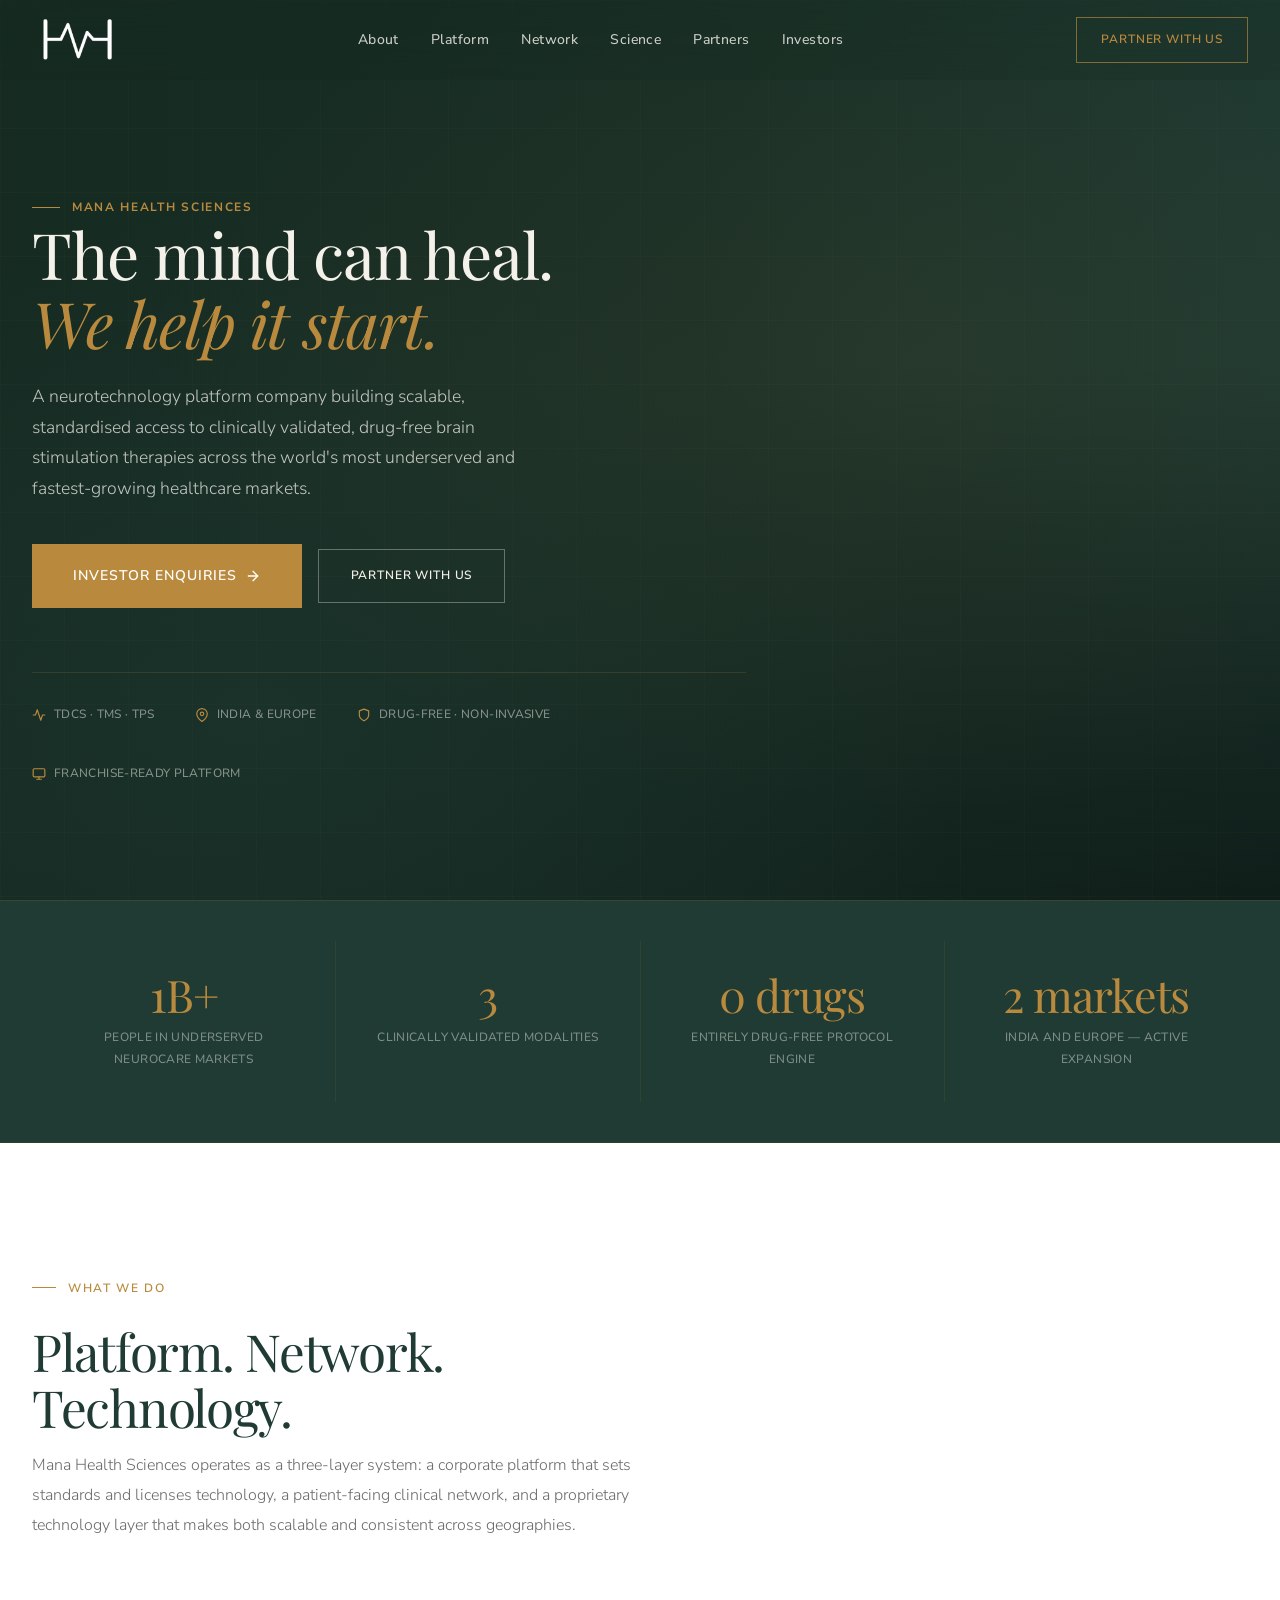
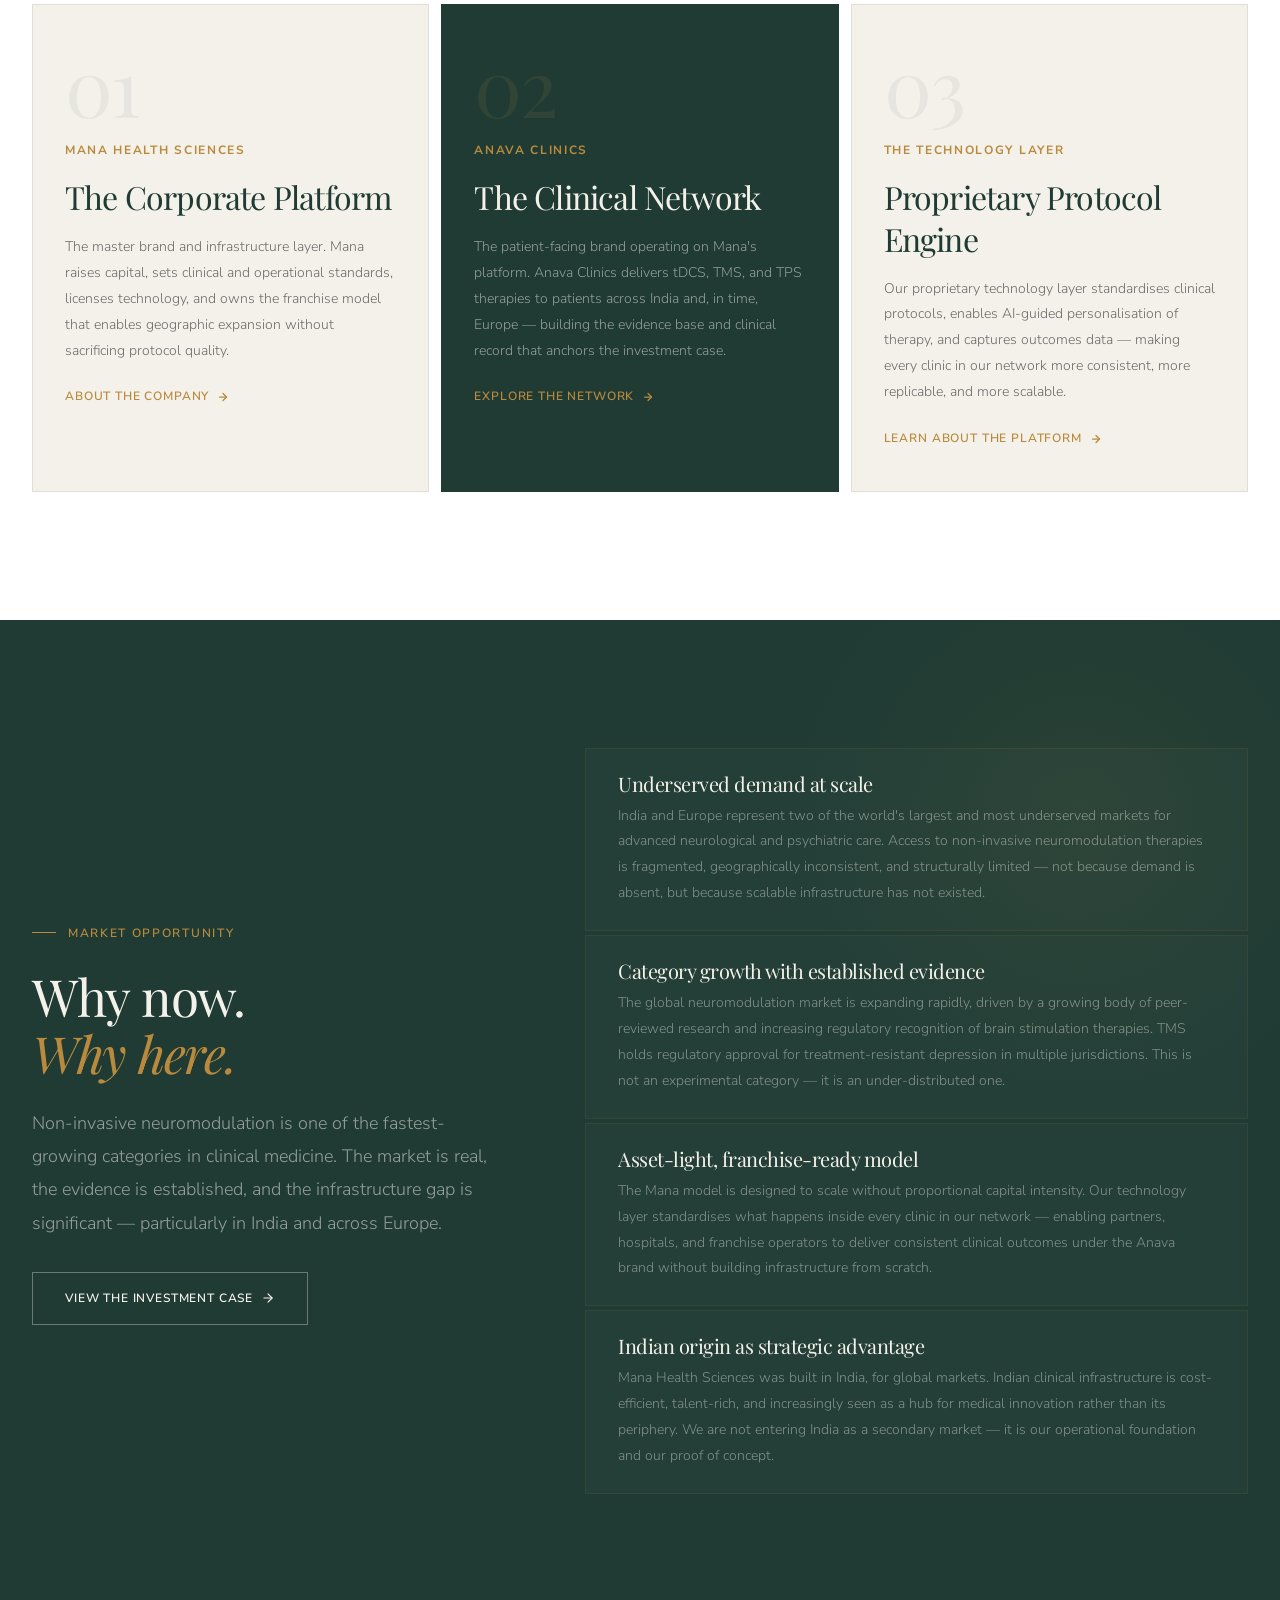
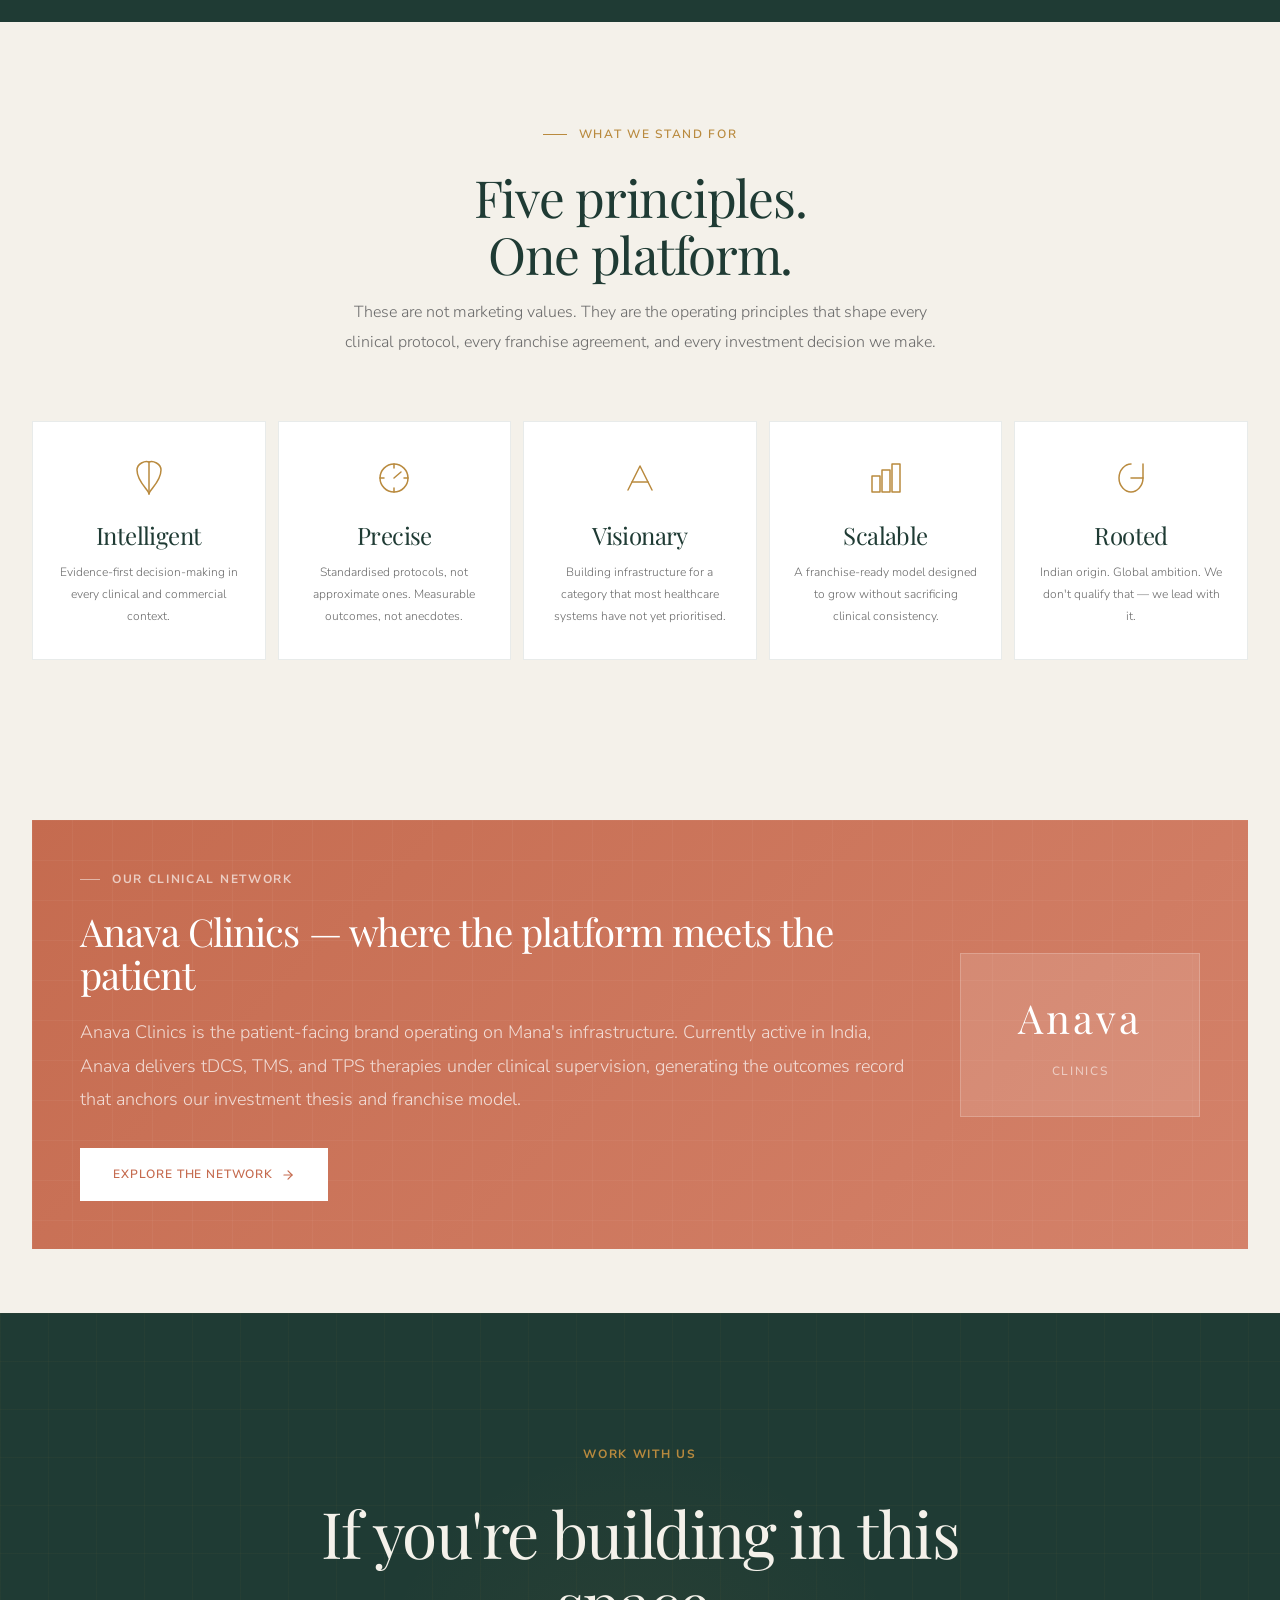
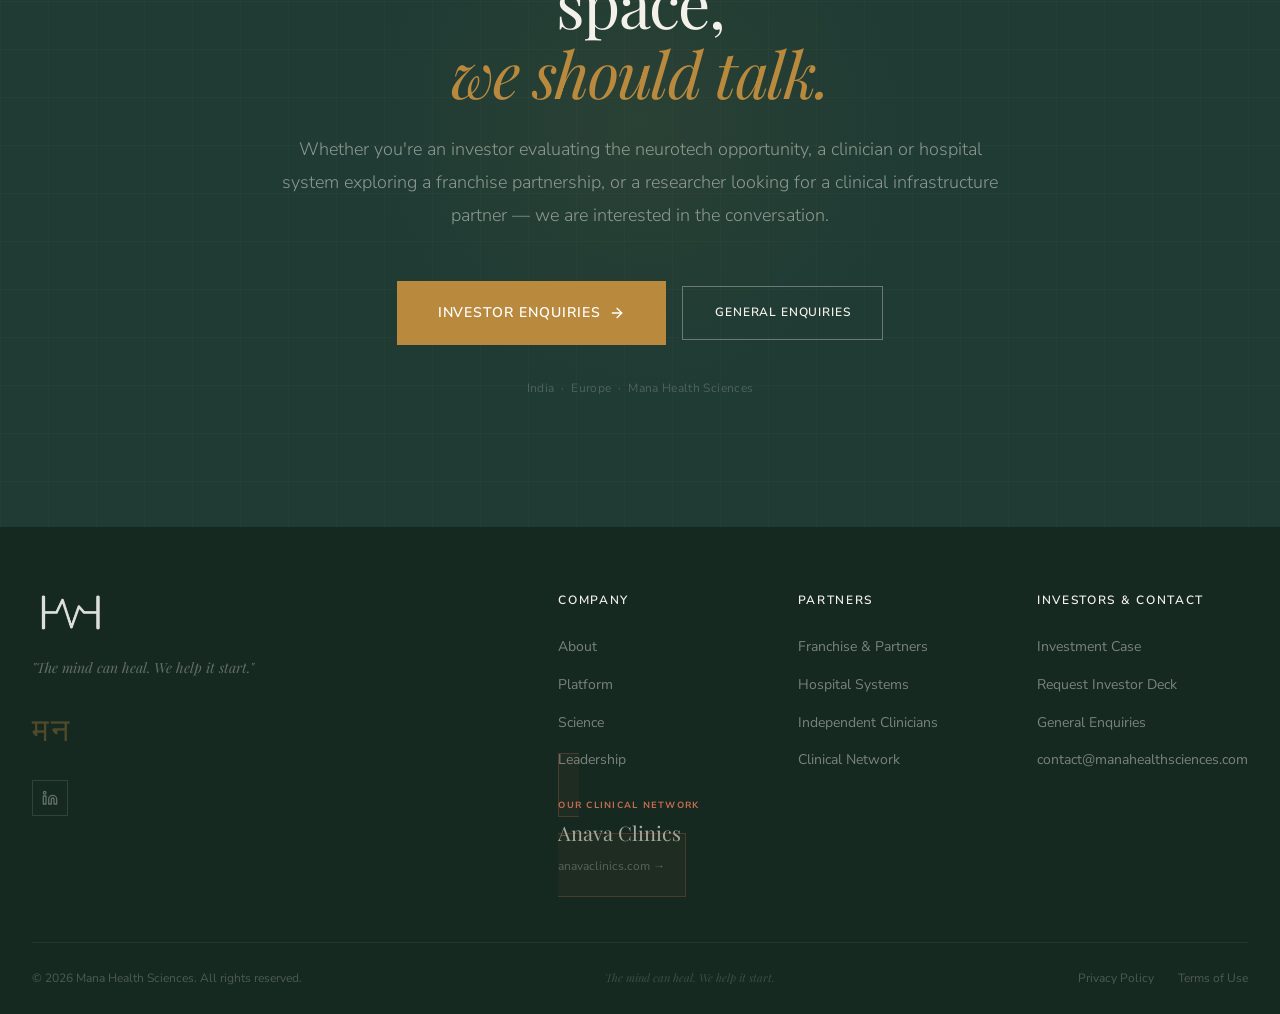
==== index.html @ 8563e853 "Initial build: Mana Health Sciences corporate/investor site Full static site (plain HTML/CSS/JS, no " ====
<!DOCTYPE html>
<html lang="en">
<head>
  <meta charset="UTF-8">
  <meta name="viewport" content="width=device-width, initial-scale=1.0">
  <meta name="description" content="Mana Health Sciences — A neurotechnology platform company building scalable, standardised access to clinically validated brain stimulation therapies across India and Europe.">
  <meta name="theme-color" content="#1F3B34">
  <title>Mana Health Sciences — The mind can heal. We help it start.</title>

  <meta property="og:title" content="Mana Health Sciences">
  <meta property="og:description" content="A neurotechnology platform company building scalable, clinically validated brain stimulation therapies across India and Europe.">
  <meta property="og:type" content="website">

  <link rel="preconnect" href="https://fonts.googleapis.com">
  <link rel="preconnect" href="https://fonts.gstatic.com" crossorigin>

  <link rel="stylesheet" href="css/styles.css">
  <link rel="stylesheet" href="css/components.css">
  <link rel="stylesheet" href="css/responsive.css">

  <link rel="icon" type="image/png" href="assets/images/logo.png">
</head>
<body>

  <a class="skip-link" href="#main">Skip to main content</a>

  <!-- ======================================================================
       NAVIGATION
  ====================================================================== -->
  <nav class="nav nav--transparent" role="navigation" aria-label="Main navigation">
    <div class="container nav__inner">

      <a href="index.html" class="nav__logo" aria-label="Mana Health Sciences — Home">
        <img src="assets/images/logo.png" alt="Mana Health Sciences" onerror="this.style.display='none'; this.nextElementSibling.style.display='block'">
        <span class="nav__logo-text" style="display:none;">Mana</span>
      </a>

      <ul class="nav__links" role="list">
        <li><a href="about.html" class="nav__link">About</a></li>
        <li><a href="platform.html" class="nav__link">Platform</a></li>
        <li><a href="network.html" class="nav__link">Network</a></li>
        <li><a href="science.html" class="nav__link">Science</a></li>
        <li><a href="partners.html" class="nav__link">Partners</a></li>
        <li><a href="investors.html" class="nav__link">Investors</a></li>
      </ul>

      <a href="contact.html" class="nav__cta">Partner With Us</a>

      <button class="nav__toggle" aria-label="Open menu" aria-expanded="false" aria-controls="mobile-menu">
        <span class="nav__toggle-line"></span>
        <span class="nav__toggle-line"></span>
        <span class="nav__toggle-line"></span>
      </button>
    </div>
  </nav>

  <div class="nav__mobile-menu" id="mobile-menu" role="dialog" aria-label="Mobile navigation" aria-modal="true">
    <a href="about.html" class="nav__mobile-link">About</a>
    <a href="platform.html" class="nav__mobile-link">Platform</a>
    <a href="network.html" class="nav__mobile-link">Network</a>
    <a href="science.html" class="nav__mobile-link">Science</a>
    <a href="partners.html" class="nav__mobile-link">Partners</a>
    <a href="investors.html" class="nav__mobile-link">Investors</a>
    <a href="contact.html" class="btn btn--primary nav__mobile-cta">Partner With Us</a>
  </div>

  <main id="main">

    <!-- ====================================================================
         HERO
    ===================================================================== -->
    <section class="hero" aria-label="Hero — Mana Health Sciences">
      <div class="hero__bg" aria-hidden="true"></div>
      <div class="hero__grid-pattern" aria-hidden="true"></div>

      <div class="hero__left">

        <p class="hero__eyebrow">Mana Health Sciences</p>

        <h1 class="hero__headline">
          The mind can heal.<br>
          <em>We help it start.</em>
        </h1>

        <p class="hero__subheadline">
          A neurotechnology platform company building scalable, standardised access to clinically validated, drug-free brain stimulation therapies across the world's most underserved and fastest-growing healthcare markets.
        </p>

        <div class="hero__actions">
          <a href="investors.html" class="btn btn--primary btn--lg">
            Investor Enquiries
            <svg width="16" height="16" viewBox="0 0 24 24" fill="none" stroke="currentColor" stroke-width="2" stroke-linecap="round" stroke-linejoin="round" aria-hidden="true"><line x1="5" y1="12" x2="19" y2="12"/><polyline points="12 5 19 12 12 19"/></svg>
          </a>
          <a href="partners.html" class="btn btn--outline">
            Partner With Us
          </a>
        </div>

        <div class="hero__trust">
          <div class="hero__trust-item">
            <svg width="14" height="14" viewBox="0 0 24 24" fill="none" stroke="currentColor" stroke-width="2" stroke-linecap="round" stroke-linejoin="round" aria-hidden="true"><polyline points="22 12 18 12 15 21 9 3 6 12 2 12"/></svg>
            tDCS · TMS · TPS
          </div>
          <div class="hero__trust-item">
            <svg width="14" height="14" viewBox="0 0 24 24" fill="none" stroke="currentColor" stroke-width="2" stroke-linecap="round" stroke-linejoin="round" aria-hidden="true"><path d="M21 10c0 7-9 13-9 13s-9-6-9-13a9 9 0 0 1 18 0z"/><circle cx="12" cy="10" r="3"/></svg>
            India &amp; Europe
          </div>
          <div class="hero__trust-item">
            <svg width="14" height="14" viewBox="0 0 24 24" fill="none" stroke="currentColor" stroke-width="2" stroke-linecap="round" stroke-linejoin="round" aria-hidden="true"><path d="M12 22s8-4 8-10V5l-8-3-8 3v7c0 6 8 10 8 10z"/></svg>
            Drug-Free · Non-Invasive
          </div>
          <div class="hero__trust-item">
            <svg width="14" height="14" viewBox="0 0 24 24" fill="none" stroke="currentColor" stroke-width="2" stroke-linecap="round" stroke-linejoin="round" aria-hidden="true"><rect x="2" y="3" width="20" height="14" rx="2"/><line x1="8" y1="21" x2="16" y2="21"/><line x1="12" y1="17" x2="12" y2="21"/></svg>
            Franchise-Ready Platform
          </div>
        </div>

      </div>
    </section>

    <!-- ====================================================================
         STAT BAND
    ===================================================================== -->
    <div class="stat-band" role="complementary" aria-label="Key platform metrics">
      <div class="container">
        <div class="stat-band__inner">

          <div class="stat-band__item">
            <div class="stat-band__value">
              <span data-count="1" data-suffix="B+">1B+</span>
            </div>
            <p class="stat-band__label">People in underserved neurocare markets</p>
          </div>

          <div class="stat-band__item">
            <div class="stat-band__value">
              <span data-count="3" data-suffix="">3</span>
            </div>
            <p class="stat-band__label">Clinically validated modalities</p>
          </div>

          <div class="stat-band__item">
            <div class="stat-band__value">
              <span data-count="0" data-suffix=" drugs">0 drugs</span>
            </div>
            <p class="stat-band__label">Entirely drug-free protocol engine</p>
          </div>

          <div class="stat-band__item">
            <div class="stat-band__value">
              <span data-count="2" data-suffix=" markets">2 markets</span>
            </div>
            <p class="stat-band__label">India and Europe — active expansion</p>
          </div>

        </div>
      </div>
    </div>

    <!-- ====================================================================
         WHAT WE DO — THREE-TIER
    ===================================================================== -->
    <section class="three-tier section section--lg" id="what-we-do" aria-labelledby="what-title">
      <div class="container">

        <div class="three-tier__header reveal">
          <p class="section-label">What we do</p>
          <h2 class="three-tier__title" id="what-title">
            Platform. Network. Technology.
          </h2>
          <p class="three-tier__subtitle">
            Mana Health Sciences operates as a three-layer system: a corporate platform that sets standards and licenses technology, a patient-facing clinical network, and a proprietary technology layer that makes both scalable and consistent across geographies.
          </p>
        </div>

        <div class="tier-cards">

          <article class="tier-card reveal">
            <div class="tier-card__num" aria-hidden="true">01</div>
            <span class="tier-card__eyebrow">Mana Health Sciences</span>
            <h3 class="tier-card__title">The Corporate Platform</h3>
            <p class="tier-card__body">
              The master brand and infrastructure layer. Mana raises capital, sets clinical and operational standards, licenses technology, and owns the franchise model that enables geographic expansion without sacrificing protocol quality.
            </p>
            <a href="about.html" class="tier-card__link">
              About the company
              <svg width="12" height="12" viewBox="0 0 24 24" fill="none" stroke="currentColor" stroke-width="2.5" stroke-linecap="round" stroke-linejoin="round" aria-hidden="true"><line x1="5" y1="12" x2="19" y2="12"/><polyline points="12 5 19 12 12 19"/></svg>
            </a>
          </article>

          <article class="tier-card tier-card--featured reveal reveal-delay-1">
            <div class="tier-card__num" aria-hidden="true">02</div>
            <span class="tier-card__eyebrow">Anava Clinics</span>
            <h3 class="tier-card__title">The Clinical Network</h3>
            <p class="tier-card__body">
              The patient-facing brand operating on Mana's platform. Anava Clinics delivers tDCS, TMS, and TPS therapies to patients across India and, in time, Europe — building the evidence base and clinical record that anchors the investment case.
            </p>
            <a href="network.html" class="tier-card__link">
              Explore the network
              <svg width="12" height="12" viewBox="0 0 24 24" fill="none" stroke="currentColor" stroke-width="2.5" stroke-linecap="round" stroke-linejoin="round" aria-hidden="true"><line x1="5" y1="12" x2="19" y2="12"/><polyline points="12 5 19 12 12 19"/></svg>
            </a>
          </article>

          <article class="tier-card reveal reveal-delay-2">
            <div class="tier-card__num" aria-hidden="true">03</div>
            <span class="tier-card__eyebrow">The Technology Layer</span>
            <h3 class="tier-card__title">Proprietary Protocol Engine</h3>
            <p class="tier-card__body">
              Our proprietary technology layer standardises clinical protocols, enables AI-guided personalisation of therapy, and captures outcomes data — making every clinic in our network more consistent, more replicable, and more scalable.
            </p>
            <a href="platform.html" class="tier-card__link">
              Learn about the platform
              <svg width="12" height="12" viewBox="0 0 24 24" fill="none" stroke="currentColor" stroke-width="2.5" stroke-linecap="round" stroke-linejoin="round" aria-hidden="true"><line x1="5" y1="12" x2="19" y2="12"/><polyline points="12 5 19 12 12 19"/></svg>
            </a>
          </article>

        </div>

      </div>
    </section>

    <!-- ====================================================================
         WHY NOW
    ===================================================================== -->
    <section class="why-now section section--lg" id="why-now" aria-labelledby="why-title">
      <div class="why-now__glow" aria-hidden="true"></div>
      <div class="why-now__glow why-now__glow--2" aria-hidden="true"></div>

      <div class="container">
        <div class="why-now__grid">

          <div class="why-now__header">
            <p class="section-label reveal">Market opportunity</p>
            <h2 class="why-now__title reveal reveal-delay-1" id="why-title">
              Why now.<br>
              <em>Why here.</em>
            </h2>
            <p class="why-now__body reveal reveal-delay-2">
              Non-invasive neuromodulation is one of the fastest-growing categories in clinical medicine. The market is real, the evidence is established, and the infrastructure gap is significant — particularly in India and across Europe.
            </p>
            <a href="investors.html" class="btn btn--outline reveal reveal-delay-3">
              View the investment case
              <svg width="14" height="14" viewBox="0 0 24 24" fill="none" stroke="currentColor" stroke-width="2" stroke-linecap="round" stroke-linejoin="round" aria-hidden="true"><line x1="5" y1="12" x2="19" y2="12"/><polyline points="12 5 19 12 12 19"/></svg>
            </a>
          </div>

          <div class="why-now__points">

            <div class="why-now__point reveal">
              <h3 class="why-now__point-title">Underserved demand at scale</h3>
              <p class="why-now__point-body">India and Europe represent two of the world's largest and most underserved markets for advanced neurological and psychiatric care. Access to non-invasive neuromodulation therapies is fragmented, geographically inconsistent, and structurally limited — not because demand is absent, but because scalable infrastructure has not existed.</p>
            </div>

            <div class="why-now__point reveal reveal-delay-1">
              <h3 class="why-now__point-title">Category growth with established evidence</h3>
              <p class="why-now__point-body">The global neuromodulation market is expanding rapidly, driven by a growing body of peer-reviewed research and increasing regulatory recognition of brain stimulation therapies. TMS holds regulatory approval for treatment-resistant depression in multiple jurisdictions. This is not an experimental category — it is an under-distributed one.</p>
            </div>

            <div class="why-now__point reveal reveal-delay-2">
              <h3 class="why-now__point-title">Asset-light, franchise-ready model</h3>
              <p class="why-now__point-body">The Mana model is designed to scale without proportional capital intensity. Our technology layer standardises what happens inside every clinic in our network — enabling partners, hospitals, and franchise operators to deliver consistent clinical outcomes under the Anava brand without building infrastructure from scratch.</p>
            </div>

            <div class="why-now__point reveal reveal-delay-3">
              <h3 class="why-now__point-title">Indian origin as strategic advantage</h3>
              <p class="why-now__point-body">Mana Health Sciences was built in India, for global markets. Indian clinical infrastructure is cost-efficient, talent-rich, and increasingly seen as a hub for medical innovation rather than its periphery. We are not entering India as a secondary market — it is our operational foundation and our proof of concept.</p>
            </div>

          </div>

        </div>
      </div>
    </section>

    <!-- ====================================================================
         BRAND PILLARS
    ===================================================================== -->
    <section class="pillars section" id="pillars" aria-labelledby="pillars-title">
      <div class="container">

        <div class="pillars__header reveal">
          <p class="section-label" style="justify-content:center;"><span style="display:none"></span>What we stand for</p>
          <h2 class="pillars__title" id="pillars-title">
            Five principles.<br>One platform.
          </h2>
          <p class="pillars__subtitle">
            These are not marketing values. They are the operating principles that shape every clinical protocol, every franchise agreement, and every investment decision we make.
          </p>
        </div>

        <div class="pillars__grid">

          <div class="pillar-card reveal">
            <div class="pillar-card__icon" aria-hidden="true">
              <svg viewBox="0 0 48 48" fill="none" stroke="currentColor" stroke-width="1.5" stroke-linecap="round" stroke-linejoin="round">
                <path d="M24 8 L24 40"/><path d="M12 16 C12 10 20 6 24 8 C28 6 36 10 36 16 C36 28 24 36 24 40 C24 36 12 28 12 16Z"/>
              </svg>
            </div>
            <h3 class="pillar-card__word">Intelligent</h3>
            <p class="pillar-card__desc">Evidence-first decision-making in every clinical and commercial context.</p>
          </div>

          <div class="pillar-card reveal reveal-delay-1">
            <div class="pillar-card__icon" aria-hidden="true">
              <svg viewBox="0 0 48 48" fill="none" stroke="currentColor" stroke-width="1.5" stroke-linecap="round" stroke-linejoin="round">
                <circle cx="24" cy="24" r="14"/><line x1="24" y1="10" x2="24" y2="14"/><line x1="24" y1="34" x2="24" y2="38"/><line x1="10" y1="24" x2="14" y2="24"/><line x1="34" y1="24" x2="38" y2="24"/>
                <line x1="24" y1="24" x2="31" y2="18"/>
              </svg>
            </div>
            <h3 class="pillar-card__word">Precise</h3>
            <p class="pillar-card__desc">Standardised protocols, not approximate ones. Measurable outcomes, not anecdotes.</p>
          </div>

          <div class="pillar-card reveal reveal-delay-2">
            <div class="pillar-card__icon" aria-hidden="true">
              <svg viewBox="0 0 48 48" fill="none" stroke="currentColor" stroke-width="1.5" stroke-linecap="round" stroke-linejoin="round">
                <path d="M12 36 L24 12 L36 36"/><line x1="16" y1="28" x2="32" y2="28"/>
              </svg>
            </div>
            <h3 class="pillar-card__word">Visionary</h3>
            <p class="pillar-card__desc">Building infrastructure for a category that most healthcare systems have not yet prioritised.</p>
          </div>

          <div class="pillar-card reveal reveal-delay-3">
            <div class="pillar-card__icon" aria-hidden="true">
              <svg viewBox="0 0 48 48" fill="none" stroke="currentColor" stroke-width="1.5" stroke-linecap="round" stroke-linejoin="round">
                <rect x="10" y="22" width="8" height="16"/><rect x="20" y="16" width="8" height="22"/><rect x="30" y="10" width="8" height="28"/>
              </svg>
            </div>
            <h3 class="pillar-card__word">Scalable</h3>
            <p class="pillar-card__desc">A franchise-ready model designed to grow without sacrificing clinical consistency.</p>
          </div>

          <div class="pillar-card reveal reveal-delay-4">
            <div class="pillar-card__icon" aria-hidden="true">
              <svg viewBox="0 0 48 48" fill="none" stroke="currentColor" stroke-width="1.5" stroke-linecap="round" stroke-linejoin="round">
                <path d="M24 10 C18 10 12 16 12 24 C12 32 18 38 24 38 C30 38 36 32 36 24"/><path d="M36 10 L36 24 L24 24"/>
              </svg>
            </div>
            <h3 class="pillar-card__word">Rooted</h3>
            <p class="pillar-card__desc">Indian origin. Global ambition. We don't qualify that — we lead with it.</p>
          </div>

        </div>

      </div>
    </section>

    <!-- ====================================================================
         ANAVA NETWORK CALLOUT
    ===================================================================== -->
    <section class="section section--sm" aria-labelledby="network-callout-title">
      <div class="container">
        <div class="network-card reveal">
          <div class="network-card__content">
            <p class="network-card__eyebrow">Our clinical network</p>
            <h2 class="network-card__title" id="network-callout-title">
              Anava Clinics — where the platform meets the patient
            </h2>
            <p class="network-card__body">
              Anava Clinics is the patient-facing brand operating on Mana's infrastructure. Currently active in India, Anava delivers tDCS, TMS, and TPS therapies under clinical supervision, generating the outcomes record that anchors our investment thesis and franchise model.
            </p>
            <a href="network.html" class="btn network-card__cta">
              Explore the network
              <svg width="14" height="14" viewBox="0 0 24 24" fill="none" stroke="currentColor" stroke-width="2" stroke-linecap="round" stroke-linejoin="round" aria-hidden="true"><line x1="5" y1="12" x2="19" y2="12"/><polyline points="12 5 19 12 12 19"/></svg>
            </a>
          </div>
          <div class="network-card__visual">
            <div class="network-card__logo-frame">
              <span class="network-card__logo-text">Anava</span>
              <span class="network-card__logo-sub">Clinics</span>
            </div>
          </div>
        </div>
      </div>
    </section>

    <!-- ====================================================================
         FINAL CTA
    ===================================================================== -->
    <section class="final-cta section section--lg" aria-labelledby="cta-title">
      <div class="final-cta__pattern" aria-hidden="true"></div>
      <div class="final-cta__glow" aria-hidden="true"></div>

      <div class="container">
        <div class="final-cta__inner">

          <p class="final-cta__eyebrow reveal">Work with us</p>

          <h2 class="final-cta__title reveal reveal-delay-1" id="cta-title">
            If you're building in this space,<br>
            <em>we should talk.</em>
          </h2>

          <p class="final-cta__body reveal reveal-delay-2">
            Whether you're an investor evaluating the neurotech opportunity, a clinician or hospital system exploring a franchise partnership, or a researcher looking for a clinical infrastructure partner — we are interested in the conversation.
          </p>

          <div class="final-cta__actions reveal reveal-delay-3">
            <a href="investors.html" class="btn btn--primary btn--lg">
              Investor Enquiries
              <svg width="16" height="16" viewBox="0 0 24 24" fill="none" stroke="currentColor" stroke-width="2" stroke-linecap="round" stroke-linejoin="round" aria-hidden="true"><line x1="5" y1="12" x2="19" y2="12"/><polyline points="12 5 19 12 12 19"/></svg>
            </a>
            <a href="contact.html" class="btn btn--outline">
              General Enquiries
            </a>
          </div>

          <p class="final-cta__note reveal reveal-delay-4">
            India &nbsp;·&nbsp; Europe &nbsp;·&nbsp; Mana Health Sciences
          </p>

        </div>
      </div>
    </section>

  </main>

  <!-- ======================================================================
       FOOTER
  ====================================================================== -->
  <footer class="footer" role="contentinfo">
    <div class="container">

      <div class="footer__main">

        <div class="footer__brand">
          <div class="footer__logo">
            <img src="assets/images/logo.png" alt="Mana Health Sciences" onerror="this.style.display='none'; this.nextElementSibling.style.display='block'">
            <span class="footer__logo-text" style="display:none;">Mana</span>
          </div>
          <p class="footer__tagline">
            "The mind can heal. We help it start."
          </p>
          <span class="footer__sanskrit" title="Mana — mind, consciousness (Sanskrit)">मन</span>
          <div class="footer__social" aria-label="Social media links">
            <a href="#" class="footer__social-link" aria-label="LinkedIn">
              <svg width="16" height="16" viewBox="0 0 24 24" fill="none" stroke="currentColor" stroke-width="2" stroke-linecap="round" stroke-linejoin="round" aria-hidden="true"><path d="M16 8a6 6 0 0 1 6 6v7h-4v-7a2 2 0 0 0-2-2 2 2 0 0 0-2 2v7h-4v-7a6 6 0 0 1 6-6z"/><rect x="2" y="9" width="4" height="12"/><circle cx="4" cy="4" r="2"/></svg>
            </a>
          </div>
        </div>

        <nav aria-label="Company navigation">
          <span class="footer__col-title">Company</span>
          <ul class="footer__links" role="list">
            <li><a href="about.html" class="footer__link">About</a></li>
            <li><a href="platform.html" class="footer__link">Platform</a></li>
            <li><a href="science.html" class="footer__link">Science</a></li>
            <li><a href="about.html#leadership" class="footer__link">Leadership</a></li>
          </ul>
          <a href="network.html" class="footer__anava-card" aria-label="Anava Clinics — our clinical network">
            <span class="footer__anava-label">Our clinical network</span>
            <span class="footer__anava-name">Anava Clinics</span>
            <span class="footer__anava-desc">anavaclinics.com →</span>
          </a>
        </nav>

        <nav aria-label="Partners navigation">
          <span class="footer__col-title">Partners</span>
          <ul class="footer__links" role="list">
            <li><a href="partners.html" class="footer__link">Franchise &amp; Partners</a></li>
            <li><a href="partners.html#hospitals" class="footer__link">Hospital Systems</a></li>
            <li><a href="partners.html#clinicians" class="footer__link">Independent Clinicians</a></li>
            <li><a href="network.html" class="footer__link">Clinical Network</a></li>
          </ul>
        </nav>

        <div>
          <span class="footer__col-title">Investors &amp; Contact</span>
          <ul class="footer__links" role="list">
            <li><a href="investors.html" class="footer__link">Investment Case</a></li>
            <li><a href="investors.html#deck" class="footer__link">Request Investor Deck</a></li>
            <li><a href="contact.html" class="footer__link">General Enquiries</a></li>
            <li><a href="mailto:contact@manahealthsciences.com" class="footer__link">contact@manahealthsciences.com</a></li>
          </ul>
        </div>

      </div>

      <div class="footer__bottom">
        <p class="footer__copyright">&copy; 2026 Mana Health Sciences. All rights reserved.</p>
        <p class="footer__motto">The mind can heal. We help it start.</p>
        <div class="footer__legal">
          <a href="privacy.html" class="footer__legal-link">Privacy Policy</a>
          <a href="terms.html" class="footer__legal-link">Terms of Use</a>
        </div>
      </div>

    </div>
  </footer>

  <div class="mobile-cta-bar" role="complementary" aria-label="Primary actions">
    <a href="investors.html" class="btn btn--primary">Investor Enquiries</a>
    <a href="contact.html" class="btn btn--outline">Contact</a>
  </div>

  <script src="js/scripts.js"></script>
</body>
</html>
---- css/styles.css ----
/* ==========================================================================
   MANA HEALTH SCIENCES — Design System
   styles.css — Variables, Reset, Base Styles, Typography, Utilities
   ========================================================================== */

@import url('https://fonts.googleapis.com/css2?family=Playfair+Display:ital,wght@0,400;0,600;0,700;1,400;1,600&family=Nunito+Sans:ital,wght@0,300;0,400;0,500;0,600;0,700;1,300&display=swap');

/* --------------------------------------------------------------------------
   CSS Variables — MANA Design System
   -------------------------------------------------------------------------- */

:root {
  /* Brand Colours */
  --deep-pine:       #1F3B34;
  --brass:           #B98A3E;
  --clay:            #C56B4F;
  --bone:            #F4F1EA;
  --graphite:        #2D2D2D;

  /* Derived Colours */
  --deep-pine-light: #2a4f46;
  --deep-pine-dark:  #152920;
  --bone-dark:       #E8E4DC;
  --brass-light:     #c9a05c;
  --brass-dim:       rgba(185, 138, 62, 0.15);
  --clay-light:      #d4826a;
  --graphite-muted:  #6b6b6b;
  --white:           #ffffff;

  /* Semantic Tokens */
  --color-bg:           var(--bone);
  --color-surface:      var(--white);
  --color-text:         var(--graphite);
  --color-text-muted:   var(--graphite-muted);
  --color-heading:      var(--deep-pine);
  --color-accent:       var(--brass);
  --color-accent-warm:  var(--clay);
  --color-border:       rgba(31, 59, 52, 0.10);
  --color-border-light: rgba(31, 59, 52, 0.05);

  /* Typography */
  --font-display: 'Playfair Display', Georgia, 'Times New Roman', serif;
  --font-body:    'Nunito Sans', -apple-system, BlinkMacSystemFont, sans-serif;

  /* Type Scale */
  --text-xs:   0.75rem;
  --text-sm:   0.875rem;
  --text-base: 1rem;
  --text-md:   1.125rem;
  --text-lg:   1.25rem;
  --text-xl:   1.5rem;
  --text-2xl:  2rem;
  --text-3xl:  2.5rem;
  --text-4xl:  3.25rem;
  --text-5xl:  4rem;
  --text-6xl:  5rem;
  --text-hero: clamp(3rem, 7vw, 6rem);

  /* Line Heights */
  --leading-tight:   1.1;
  --leading-snug:    1.3;
  --leading-normal:  1.6;
  --leading-relaxed: 1.85;

  /* Letter Spacing */
  --tracking-tight:   -0.025em;
  --tracking-normal:  0;
  --tracking-wide:    0.03em;
  --tracking-wider:   0.07em;
  --tracking-widest:  0.14em;

  /* Spacing */
  --space-1:  0.25rem;
  --space-2:  0.5rem;
  --space-3:  0.75rem;
  --space-4:  1rem;
  --space-5:  1.25rem;
  --space-6:  1.5rem;
  --space-8:  2rem;
  --space-10: 2.5rem;
  --space-12: 3rem;
  --space-16: 4rem;
  --space-20: 5rem;
  --space-24: 6rem;
  --space-32: 8rem;

  /* Radius */
  --radius-sm: 3px;
  --radius-md: 6px;
  --radius-lg: 12px;
  --radius-xl: 20px;

  /* Shadows */
  --shadow-sm: 0 1px 4px rgba(21, 41, 32, 0.06);
  --shadow-md: 0 4px 20px rgba(21, 41, 32, 0.09);
  --shadow-lg: 0 8px 40px rgba(21, 41, 32, 0.12);
  --shadow-xl: 0 16px 56px rgba(21, 41, 32, 0.14);

  /* Transitions */
  --transition-fast: 0.15s ease;
  --transition-base: 0.25s ease;
  --transition-slow: 0.45s ease;

  /* Layout */
  --container-max:    1280px;
  --container-narrow: 840px;
  --container-wide:   1440px;
  --nav-height:       80px;
}

/* --------------------------------------------------------------------------
   Reset
   -------------------------------------------------------------------------- */

*, *::before, *::after {
  box-sizing: border-box;
  margin: 0;
  padding: 0;
}

html {
  font-size: 16px;
  scroll-behavior: smooth;
  -webkit-text-size-adjust: 100%;
  overflow-x: hidden;
}

body {
  font-family: var(--font-body);
  font-size: var(--text-base);
  font-weight: 400;
  line-height: var(--leading-normal);
  color: var(--color-text);
  background-color: var(--color-bg);
  -webkit-font-smoothing: antialiased;
  -moz-osx-font-smoothing: grayscale;
  overflow-x: hidden;
  width: 100%;
}

img, video, svg { display: block; max-width: 100%; height: auto; }
a { color: inherit; text-decoration: none; }
ul, ol { list-style: none; }
button { border: none; background: none; font-family: inherit; cursor: pointer; }
input, textarea, select { font-family: inherit; font-size: inherit; }

h1, h2, h3, h4, h5, h6 {
  font-family: var(--font-display);
  font-weight: 400;
  line-height: var(--leading-tight);
  color: var(--color-heading);
  letter-spacing: var(--tracking-tight);
}

p { line-height: var(--leading-relaxed); }

/* --------------------------------------------------------------------------
   Layout
   -------------------------------------------------------------------------- */

.container {
  width: 100%;
  max-width: var(--container-max);
  margin: 0 auto;
  padding: 0 var(--space-8);
}

.container--narrow {
  max-width: var(--container-narrow);
  margin: 0 auto;
  padding: 0 var(--space-8);
}

.container--wide {
  max-width: var(--container-wide);
  margin: 0 auto;
  padding: 0 var(--space-8);
}

.section       { padding: var(--space-24) 0; overflow-x: hidden; }
.section--lg   { padding: var(--space-32) 0; overflow-x: hidden; }
.section--sm   { padding: var(--space-16) 0; overflow-x: hidden; }

/* --------------------------------------------------------------------------
   Typography Scale
   -------------------------------------------------------------------------- */

.label {
  font-family: var(--font-body);
  font-size: var(--text-xs);
  font-weight: 600;
  letter-spacing: var(--tracking-widest);
  text-transform: uppercase;
}

.section-label {
  display: inline-flex;
  align-items: center;
  gap: var(--space-3);
  font-size: var(--text-xs);
  font-weight: 600;
  letter-spacing: var(--tracking-widest);
  text-transform: uppercase;
  color: var(--brass);
  margin-bottom: var(--space-6);
}

.section-label::before {
  content: '';
  display: block;
  width: 24px;
  height: 1px;
  background-color: var(--brass);
  flex-shrink: 0;
}

/* --------------------------------------------------------------------------
   Colour Utilities
   -------------------------------------------------------------------------- */

.text-pine     { color: var(--deep-pine); }
.text-brass    { color: var(--brass); }
.text-clay     { color: var(--clay); }
.text-bone     { color: var(--bone); }
.text-muted    { color: var(--color-text-muted); }
.text-white    { color: var(--white); }

.bg-pine       { background-color: var(--deep-pine); }
.bg-pine-dark  { background-color: var(--deep-pine-dark); }
.bg-bone       { background-color: var(--bone); }
.bg-surface    { background-color: var(--color-surface); }

/* --------------------------------------------------------------------------
   Animation System
   -------------------------------------------------------------------------- */

@keyframes fadeUp {
  from { opacity: 0; transform: translateY(28px); }
  to   { opacity: 1; transform: translateY(0); }
}

@keyframes fadeIn {
  from { opacity: 0; }
  to   { opacity: 1; }
}

@keyframes slideDown {
  from { opacity: 0; transform: translateY(-8px); }
  to   { opacity: 1; transform: translateY(0); }
}

@keyframes pulseGlow {
  0%, 100% { box-shadow: 0 0 0 0 rgba(185, 138, 62, 0.2); }
  50%       { box-shadow: 0 0 0 8px rgba(185, 138, 62, 0); }
}

@keyframes pulseBar {
  0%, 100% { opacity: 1; }
  50%       { opacity: 0.45; }
}

.reveal {
  opacity: 0;
  transform: translateY(32px);
  transition: opacity 0.7s ease, transform 0.7s ease;
}

.reveal.visible {
  opacity: 1;
  transform: translateY(0);
}

.reveal-delay-1 { transition-delay: 0.1s; }
.reveal-delay-2 { transition-delay: 0.2s; }
.reveal-delay-3 { transition-delay: 0.3s; }
.reveal-delay-4 { transition-delay: 0.4s; }
.reveal-delay-5 { transition-delay: 0.5s; }

/* --------------------------------------------------------------------------
   Accessibility
   -------------------------------------------------------------------------- */

.sr-only {
  position: absolute;
  width: 1px; height: 1px;
  padding: 0; margin: -1px;
  overflow: hidden;
  clip: rect(0,0,0,0);
  white-space: nowrap;
  border: 0;
}

:focus-visible {
  outline: 2px solid var(--brass);
  outline-offset: 3px;
  border-radius: var(--radius-sm);
}

.skip-link {
  position: absolute;
  top: -100%;
  left: var(--space-4);
  background: var(--deep-pine);
  color: var(--bone);
  padding: var(--space-3) var(--space-6);
  z-index: 9999;
  font-size: var(--text-sm);
  font-weight: 600;
  border-radius: 0 0 var(--radius-md) var(--radius-md);
  transition: top var(--transition-fast);
}

.skip-link:focus { top: 0; }

/* --------------------------------------------------------------------------
   Dividers & Decorative
   -------------------------------------------------------------------------- */

.divider {
  width: 48px; height: 1px;
  background-color: var(--brass);
  margin: var(--space-6) 0;
}

.divider--center { margin: var(--space-6) auto; }
.divider--lg { width: 64px; height: 1.5px; }

/* --------------------------------------------------------------------------
   Grid Primitives
   -------------------------------------------------------------------------- */

.grid-2 { display: grid; grid-template-columns: repeat(2, minmax(0, 1fr)); gap: var(--space-8); }
.grid-3 { display: grid; grid-template-columns: repeat(3, minmax(0, 1fr)); gap: var(--space-8); }
.grid-4 { display: grid; grid-template-columns: repeat(4, minmax(0, 1fr)); gap: var(--space-6); }
---- css/components.css ----
/* ==========================================================================
   MANA HEALTH SCIENCES — Components
   components.css — All UI components and section styles
   ========================================================================== */

/* --------------------------------------------------------------------------
   Navigation
   -------------------------------------------------------------------------- */

.nav {
  position: fixed;
  top: 0;
  left: 0;
  right: 0;
  z-index: 1000;
  height: var(--nav-height);
  display: flex;
  align-items: center;
  background-color: rgba(21, 41, 32, 0.18);
  backdrop-filter: blur(16px);
  -webkit-backdrop-filter: blur(16px);
  transition: background-color var(--transition-base), box-shadow var(--transition-base);
}

.nav--scrolled {
  background-color: rgba(21, 41, 32, 0.97);
  backdrop-filter: blur(16px);
  -webkit-backdrop-filter: blur(16px);
  box-shadow: 0 1px 0 rgba(185,138,62,0.12), 0 4px 20px rgba(21,41,32,0.22);
}

.nav--scrolled .nav__logo img { filter: brightness(0) invert(1); }
.nav--scrolled .nav__logo-text { color: var(--bone); }
.nav--scrolled .nav__link { color: rgba(244,241,234,0.75); }
.nav--scrolled .nav__link::after { background-color: var(--brass); }
.nav--scrolled .nav__link:hover,
.nav--scrolled .nav__link--active { color: var(--brass); }

.nav--scrolled .nav__cta {
  background-color: var(--brass);
  border-color: var(--brass);
  color: var(--white);
}
.nav--scrolled .nav__cta:hover {
  background-color: var(--brass-light);
  border-color: var(--brass-light);
}
.nav--scrolled .nav__toggle-line { background-color: var(--bone); }

.nav__inner {
  display: flex;
  align-items: center;
  justify-content: space-between;
  width: 100%;
}

.nav__logo {
  display: flex;
  align-items: center;
  flex-shrink: 0;
}

.nav__logo img {
  height: 52px;
  width: auto;
  object-fit: contain;
  filter: brightness(0) invert(1);
}

.nav__logo-text {
  font-family: var(--font-display);
  font-size: 1.4rem;
  font-weight: 600;
  letter-spacing: 0.12em;
  color: var(--white);
  text-transform: uppercase;
}

.nav__links {
  display: flex;
  align-items: center;
  gap: var(--space-8);
}

.nav__link {
  font-size: var(--text-sm);
  font-weight: 500;
  letter-spacing: var(--tracking-wide);
  color: rgba(244,241,234,0.82);
  transition: color var(--transition-fast);
  position: relative;
}

.nav__link::after {
  content: '';
  position: absolute;
  bottom: -4px; left: 0;
  width: 0; height: 1px;
  background-color: var(--brass);
  transition: width var(--transition-base);
}

.nav__link:hover,
.nav__link--active { color: var(--bone); }

.nav__link:hover::after,
.nav__link--active::after { width: 100%; }

.nav__cta {
  padding: var(--space-3) var(--space-6);
  background-color: transparent;
  border: 1px solid rgba(185,138,62,0.65);
  color: var(--brass);
  font-family: var(--font-body);
  font-size: var(--text-xs);
  font-weight: 600;
  letter-spacing: var(--tracking-wider);
  text-transform: uppercase;
  cursor: pointer;
  transition: background-color var(--transition-fast), border-color var(--transition-fast), color var(--transition-fast);
  display: inline-block;
  white-space: nowrap;
}

.nav__cta:hover {
  background-color: var(--brass);
  border-color: var(--brass);
  color: var(--white);
}

/* Mobile Toggle */
.nav__toggle {
  display: none;
  flex-direction: column;
  gap: 6px;
  cursor: pointer;
  padding: 10px 12px;
  background: rgba(21, 41, 32, 0.35);
  backdrop-filter: blur(8px);
  -webkit-backdrop-filter: blur(8px);
  border: none;
  border-radius: var(--radius-sm);
  z-index: 10;
  transition: background var(--transition-base);
}

.nav--scrolled .nav__toggle {
  background: rgba(244, 241, 234, 0.08);
}

.nav__toggle-line {
  display: block;
  width: 22px; height: 1.5px;
  background-color: var(--bone);
  transform-origin: center;
  transition: transform var(--transition-base), opacity var(--transition-base);
}

/* Mobile Menu */
.nav__mobile-menu {
  display: none;
  position: fixed;
  top: 0; left: 0; right: 0; bottom: 0;
  background-color: var(--deep-pine-dark);
  z-index: 998;
  padding: calc(var(--nav-height) + var(--space-8)) var(--space-8) var(--space-10) var(--space-8);
  flex-direction: column;
  justify-content: center;
  gap: 0;
  overflow-y: auto;
}

.nav__mobile-menu.open { display: flex; }

.nav__mobile-link {
  font-family: var(--font-display);
  font-size: clamp(1.6rem, 5vw, 2.2rem);
  font-weight: 400;
  color: rgba(244, 241, 234, 0.60);
  letter-spacing: -0.01em;
  border-bottom: 1px solid rgba(185, 138, 62, 0.10);
  padding: var(--space-5) 0;
  transition: color var(--transition-fast), padding-left var(--transition-fast);
  display: flex;
  align-items: center;
  justify-content: space-between;
}

.nav__mobile-link::after {
  content: '→';
  font-family: var(--font-body);
  font-size: var(--text-base);
  opacity: 0;
  transform: translateX(-8px);
  transition: opacity var(--transition-fast), transform var(--transition-fast);
}

.nav__mobile-link:hover {
  color: var(--bone);
  padding-left: var(--space-3);
}

.nav__mobile-link:hover::after {
  opacity: 1;
  transform: translateX(0);
}

.nav__mobile-cta {
  margin-top: var(--space-8);
  align-self: stretch;
  text-align: center;
  background-color: var(--brass);
  border-color: var(--brass);
  color: var(--white);
  padding: var(--space-5) var(--space-8);
  justify-content: center;
}

/* --------------------------------------------------------------------------
   Buttons
   -------------------------------------------------------------------------- */

.btn {
  display: inline-flex;
  align-items: center;
  gap: var(--space-2);
  font-family: var(--font-body);
  font-size: var(--text-xs);
  font-weight: 600;
  letter-spacing: var(--tracking-wider);
  text-transform: uppercase;
  cursor: pointer;
  transition: all var(--transition-base);
  white-space: nowrap;
  text-decoration: none;
  border-radius: 0;
  padding: var(--space-4) var(--space-8);
}

.btn--primary {
  background-color: var(--brass);
  color: var(--white);
  border: 1.5px solid var(--brass);
}
.btn--primary:hover {
  background-color: var(--brass-light);
  border-color: var(--brass-light);
  transform: translateY(-1px);
  box-shadow: 0 4px 16px rgba(185,138,62,0.28);
}

.btn--outline {
  background-color: transparent;
  color: var(--bone);
  border: 1.5px solid rgba(244, 241, 234, 0.35);
}
.btn--outline:hover {
  background-color: rgba(244, 241, 234, 0.08);
  border-color: rgba(244, 241, 234, 0.65);
}

.btn--outline-pine {
  background-color: transparent;
  color: var(--deep-pine);
  border: 1.5px solid var(--deep-pine);
}
.btn--outline-pine:hover {
  background-color: var(--deep-pine);
  color: var(--bone);
}

.btn--outline-brass {
  background-color: transparent;
  color: var(--brass);
  border: 1.5px solid var(--brass);
}
.btn--outline-brass:hover {
  background-color: var(--brass);
  color: var(--white);
}

.btn--pine {
  background-color: var(--deep-pine);
  color: var(--bone);
  border: 1.5px solid var(--deep-pine);
}
.btn--pine:hover {
  background-color: var(--deep-pine-light);
  border-color: var(--deep-pine-light);
  transform: translateY(-1px);
}

.btn--lg {
  font-size: var(--text-sm);
  padding: var(--space-5) var(--space-10);
}

.btn svg {
  flex-shrink: 0;
  transition: transform var(--transition-fast);
}
.btn:hover svg { transform: translateX(3px); }

/* --------------------------------------------------------------------------
   Shared Image Utilities
   -------------------------------------------------------------------------- */

.img-fill {
  position: absolute;
  inset: 0;
  width: 100%;
  height: 100%;
  object-fit: cover;
  object-position: center;
  display: block;
}

.img-overlay {
  position: absolute;
  inset: 0;
  pointer-events: none;
}

/* --------------------------------------------------------------------------
   Hero — Homepage Full-Bleed
   -------------------------------------------------------------------------- */

.hero {
  min-height: 100vh;
  display: flex;
  align-items: stretch;
  overflow: hidden;
  position: relative;
  background:
    linear-gradient(to right, rgba(21,41,32,0.92) 0%, rgba(21,41,32,0.72) 55%, rgba(21,41,32,0.18) 100%),
    linear-gradient(to top, rgba(0,0,0,0.55) 0%, transparent 60%),
    var(--deep-pine);
}

.hero__bg {
  position: absolute;
  inset: 0;
  background:
    radial-gradient(ellipse at 70% 40%, rgba(185,138,62,0.08) 0%, transparent 60%),
    radial-gradient(ellipse at 20% 80%, rgba(31,59,52,0.5) 0%, transparent 50%);
  pointer-events: none;
}

.hero__grid-pattern {
  position: absolute;
  inset: 0;
  background-image:
    linear-gradient(rgba(185,138,62,0.03) 1px, transparent 1px),
    linear-gradient(90deg, rgba(185,138,62,0.03) 1px, transparent 1px);
  background-size: 64px 64px;
  pointer-events: none;
}

.hero__left {
  position: relative;
  z-index: 1;
  display: flex;
  flex-direction: column;
  justify-content: center;
  width: 100%;
  max-width: 62%;
  min-height: 100vh;
  color: var(--bone);
  padding: calc(var(--nav-height) + var(--space-16)) var(--space-12) var(--space-16) max(var(--space-8), calc((100vw - 1280px) / 2 + var(--space-8)));
}

.hero__eyebrow {
  display: flex;
  align-items: center;
  gap: var(--space-3);
  font-size: var(--text-xs);
  font-weight: 700;
  letter-spacing: var(--tracking-widest);
  text-transform: uppercase;
  color: var(--brass);
  margin-bottom: var(--space-7);
  animation: fadeUp 0.7s ease both;
}

.hero__eyebrow::before {
  content: '';
  display: block;
  width: 28px;
  height: 1px;
  background: var(--brass);
  flex-shrink: 0;
}

.hero__headline {
  font-family: var(--font-display);
  font-size: clamp(2.8rem, 5vw, 5rem);
  font-weight: 400;
  line-height: 1.08;
  letter-spacing: -0.02em;
  color: var(--bone);
  margin-bottom: var(--space-6);
  animation: fadeUp 0.7s ease 0.1s both;
}

.hero__headline em {
  color: var(--brass);
  font-style: italic;
}

.hero__subheadline {
  font-size: 1.1rem;
  font-weight: 300;
  line-height: 1.75;
  max-width: 520px;
  margin-bottom: var(--space-10);
  color: rgba(244,241,234,0.78);
  animation: fadeUp 0.7s ease 0.2s both;
}

.hero__actions {
  display: flex;
  align-items: center;
  gap: var(--space-4);
  flex-wrap: wrap;
  animation: fadeUp 0.7s ease 0.3s both;
}

.hero__trust {
  margin-top: var(--space-16);
  padding-top: var(--space-8);
  border-top: 1px solid rgba(185,138,62,0.18);
  display: flex;
  align-items: center;
  gap: var(--space-10);
  flex-wrap: wrap;
  animation: fadeUp 0.7s ease 0.45s both;
}

.hero__trust-item {
  display: flex;
  align-items: center;
  gap: var(--space-2);
  font-size: var(--text-xs);
  font-weight: 500;
  color: rgba(244,241,234,0.5);
  letter-spacing: var(--tracking-wide);
  text-transform: uppercase;
}

.hero__trust-item svg { color: var(--brass); flex-shrink: 0; }

.hero__right {
  position: absolute;
  right: 0; top: 0; bottom: 0;
  width: 42%;
  pointer-events: none;
  overflow: hidden;
  display: flex;
  align-items: center;
  justify-content: center;
}

.hero__visual-block {
  position: absolute;
  inset: 0;
  background:
    linear-gradient(135deg, rgba(21,41,32,0.4) 0%, transparent 50%),
    linear-gradient(to bottom, transparent 30%, rgba(21,41,32,0.6) 100%);
}

/* --------------------------------------------------------------------------
   Stat Band
   -------------------------------------------------------------------------- */

.stat-band {
  background-color: var(--deep-pine);
  padding: var(--space-10) 0;
  border-top: 1px solid rgba(185, 138, 62, 0.15);
  border-bottom: 1px solid rgba(185, 138, 62, 0.08);
  overflow: hidden;
}

.stat-band__inner {
  display: grid;
  grid-template-columns: repeat(4, minmax(0, 1fr));
  gap: 1px;
  background-color: rgba(185,138,62,0.1);
}

.stat-band__item {
  background-color: var(--deep-pine);
  padding: var(--space-8) var(--space-8);
  text-align: center;
}

.stat-band__value {
  font-family: var(--font-display);
  font-size: clamp(2rem, 3.5vw, 3rem);
  font-weight: 200;
  color: var(--brass);
  line-height: 1;
  margin-bottom: var(--space-2);
  letter-spacing: var(--tracking-tight);
}

.stat-band__label {
  font-size: var(--text-xs);
  font-weight: 500;
  letter-spacing: var(--tracking-wide);
  text-transform: uppercase;
  color: rgba(244,241,234,0.45);
}

/* --------------------------------------------------------------------------
   Page Hero (inner pages)
   -------------------------------------------------------------------------- */

.page-hero {
  background-color: var(--deep-pine);
  padding: calc(var(--nav-height) + var(--space-16)) 0 var(--space-20);
  position: relative;
  overflow: hidden;
}

.page-hero::before {
  content: '';
  position: absolute;
  inset: 0;
  background-image:
    linear-gradient(rgba(185,138,62,0.035) 1px, transparent 1px),
    linear-gradient(90deg, rgba(185,138,62,0.035) 1px, transparent 1px);
  background-size: 56px 56px;
  pointer-events: none;
}

.page-hero::after {
  content: '';
  position: absolute;
  bottom: 0; left: 0; right: 0;
  height: 1px;
  background: linear-gradient(90deg, transparent, rgba(185,138,62,0.4), transparent);
}

.page-hero__eyebrow {
  display: inline-flex;
  align-items: center;
  gap: var(--space-3);
  font-size: var(--text-xs);
  font-weight: 700;
  letter-spacing: var(--tracking-widest);
  text-transform: uppercase;
  color: var(--brass);
  margin-bottom: var(--space-6);
}

.page-hero__eyebrow::before {
  content: '';
  display: block;
  width: 24px; height: 1px;
  background: var(--brass);
}

.page-hero__title {
  font-size: clamp(var(--text-4xl), 5vw, 4.5rem);
  font-weight: 300;
  color: var(--bone);
  margin-bottom: var(--space-5);
  line-height: 1.08;
}

.page-hero__title em {
  font-style: italic;
  color: var(--brass);
}

.page-hero__subtitle {
  font-size: var(--text-md);
  font-weight: 300;
  color: rgba(244,241,234,0.55);
  max-width: 580px;
  line-height: var(--leading-relaxed);
}

.page-hero__glow {
  position: absolute;
  top: -100px; right: -100px;
  width: 500px; height: 500px;
  border-radius: 50%;
  background: radial-gradient(circle, rgba(185,138,62,0.08) 0%, transparent 65%);
  pointer-events: none;
}

/* --------------------------------------------------------------------------
   What We Do — Three Tier Section
   -------------------------------------------------------------------------- */

.three-tier {
  background-color: var(--white);
}

.three-tier__header {
  max-width: 640px;
  margin-bottom: var(--space-16);
}

.three-tier__title {
  font-size: clamp(var(--text-3xl), 4vw, var(--text-5xl));
  margin-bottom: var(--space-4);
}

.three-tier__subtitle {
  color: var(--color-text-muted);
  font-weight: 300;
  line-height: var(--leading-relaxed);
}

.tier-cards {
  display: grid;
  grid-template-columns: repeat(3, minmax(0, 1fr));
  gap: var(--space-3);
}

.tier-card {
  border: 1px solid var(--color-border);
  padding: var(--space-10) var(--space-8);
  background-color: var(--bone);
  position: relative;
  overflow: hidden;
  transition: transform var(--transition-base), box-shadow var(--transition-base);
}

.tier-card::before {
  content: '';
  position: absolute;
  top: 0; left: 0; right: 0;
  height: 2px;
  background: linear-gradient(90deg, var(--deep-pine), var(--brass));
  transform: scaleX(0);
  transform-origin: left;
  transition: transform var(--transition-base);
}

.tier-card:hover::before { transform: scaleX(1); }
.tier-card:hover {
  transform: translateY(-4px);
  box-shadow: var(--shadow-lg);
}

.tier-card--featured {
  background-color: var(--deep-pine);
}

.tier-card__num {
  font-family: var(--font-display);
  font-size: 5rem;
  font-weight: 200;
  line-height: 1;
  color: rgba(31,59,52,0.06);
  margin-bottom: var(--space-4);
  letter-spacing: var(--tracking-tight);
  user-select: none;
}

.tier-card--featured .tier-card__num {
  color: rgba(185,138,62,0.12);
}

.tier-card__eyebrow {
  font-size: var(--text-xs);
  font-weight: 700;
  letter-spacing: var(--tracking-widest);
  text-transform: uppercase;
  color: var(--brass);
  margin-bottom: var(--space-4);
  display: block;
}

.tier-card__title {
  font-family: var(--font-display);
  font-size: var(--text-2xl);
  font-weight: 400;
  color: var(--deep-pine);
  margin-bottom: var(--space-4);
  line-height: var(--leading-snug);
}

.tier-card--featured .tier-card__title { color: var(--bone); }

.tier-card__body {
  font-size: var(--text-sm);
  color: var(--color-text-muted);
  line-height: var(--leading-relaxed);
  font-weight: 300;
}

.tier-card--featured .tier-card__body { color: rgba(244,241,234,0.55); }

.tier-card__link {
  display: inline-flex;
  align-items: center;
  gap: var(--space-2);
  margin-top: var(--space-6);
  font-size: var(--text-xs);
  font-weight: 600;
  letter-spacing: var(--tracking-wider);
  text-transform: uppercase;
  color: var(--brass);
  transition: gap var(--transition-fast);
}
.tier-card__link:hover { gap: var(--space-3); }

/* --------------------------------------------------------------------------
   Why Now / Market Section
   -------------------------------------------------------------------------- */

.why-now {
  background-color: var(--deep-pine);
  position: relative;
  overflow: hidden;
}

.why-now__glow {
  position: absolute;
  top: -120px; right: -120px;
  width: 640px; height: 640px;
  border-radius: 50%;
  background: radial-gradient(circle, rgba(185,138,62,0.07) 0%, transparent 65%);
  pointer-events: none;
}

.why-now__glow--2 {
  top: auto; right: auto;
  bottom: -80px; left: -80px;
  width: 400px; height: 400px;
  background: radial-gradient(circle, rgba(31,59,52,0.4) 0%, transparent 65%);
}

.why-now__grid {
  display: grid;
  grid-template-columns: 5fr 7fr;
  gap: var(--space-20);
  align-items: center;
}

.why-now__header {
  position: relative;
  z-index: 1;
}

.why-now__title {
  font-size: clamp(var(--text-3xl), 4vw, var(--text-5xl));
  font-weight: 300;
  color: var(--bone);
  margin-bottom: var(--space-6);
  line-height: 1.12;
}

.why-now__title em { font-style: italic; color: var(--brass); }

.why-now__body {
  font-size: var(--text-md);
  font-weight: 300;
  color: rgba(244,241,234,0.55);
  line-height: var(--leading-relaxed);
  margin-bottom: var(--space-8);
}

.why-now__points {
  position: relative;
  z-index: 1;
  display: flex;
  flex-direction: column;
  gap: var(--space-1);
}

.why-now__point {
  padding: var(--space-6) var(--space-8);
  border: 1px solid rgba(185,138,62,0.10);
  background-color: rgba(244,241,234,0.02);
  transition: background-color var(--transition-base), border-color var(--transition-base);
}

.why-now__point:hover {
  background-color: rgba(185,138,62,0.04);
  border-color: rgba(185,138,62,0.20);
}

.why-now__point-title {
  font-family: var(--font-display);
  font-size: var(--text-lg);
  font-weight: 400;
  color: var(--bone);
  margin-bottom: var(--space-2);
}

.why-now__point-body {
  font-size: var(--text-sm);
  color: rgba(244,241,234,0.45);
  line-height: var(--leading-relaxed);
  font-weight: 300;
}

/* --------------------------------------------------------------------------
   Brand Pillars
   -------------------------------------------------------------------------- */

.pillars {
  background-color: var(--bone);
  overflow-x: hidden;
}

.pillars__header {
  text-align: center;
  max-width: 600px;
  margin: 0 auto var(--space-16);
}

.pillars__title {
  font-size: clamp(var(--text-3xl), 4vw, var(--text-5xl));
  margin-bottom: var(--space-4);
}

.pillars__subtitle {
  color: var(--color-text-muted);
  font-weight: 300;
}

.pillars__grid {
  display: grid;
  grid-template-columns: repeat(5, minmax(0, 1fr));
  gap: var(--space-3);
}

.pillar-card {
  background-color: var(--white);
  border: 1px solid var(--color-border);
  padding: var(--space-8) var(--space-6);
  text-align: center;
  transition: all var(--transition-base);
  position: relative;
  overflow: hidden;
}

.pillar-card::after {
  content: '';
  position: absolute;
  bottom: 0; left: 0; right: 0;
  height: 2px;
  background: linear-gradient(90deg, var(--deep-pine), var(--brass));
  transform: scaleX(0);
  transform-origin: center;
  transition: transform var(--transition-base);
}

.pillar-card:hover::after { transform: scaleX(1); }
.pillar-card:hover {
  background-color: var(--deep-pine);
  transform: translateY(-4px);
  box-shadow: var(--shadow-lg);
}

.pillar-card__icon {
  width: 48px; height: 48px;
  margin: 0 auto var(--space-5);
  color: var(--brass);
  transition: color var(--transition-base);
}

.pillar-card:hover .pillar-card__icon { color: var(--brass-light); }

.pillar-card__word {
  font-family: var(--font-display);
  font-size: var(--text-xl);
  font-weight: 400;
  color: var(--deep-pine);
  margin-bottom: var(--space-3);
  transition: color var(--transition-base);
}

.pillar-card:hover .pillar-card__word { color: var(--bone); }

.pillar-card__desc {
  font-size: var(--text-xs);
  color: var(--color-text-muted);
  line-height: var(--leading-relaxed);
  font-weight: 300;
  transition: color var(--transition-base);
}

.pillar-card:hover .pillar-card__desc { color: rgba(244,241,234,0.45); }

/* --------------------------------------------------------------------------
   Stats Grid (dark — used on outcomes/investors)
   -------------------------------------------------------------------------- */

.stats-grid {
  display: grid;
  grid-template-columns: repeat(3, minmax(0, 1fr));
  gap: 1px;
  background-color: rgba(244,241,234,0.06);
  margin-bottom: var(--space-12);
}

.stat-block {
  background-color: var(--deep-pine);
  padding: var(--space-10) var(--space-8);
  text-align: center;
  transition: background-color var(--transition-base);
}
.stat-block:hover { background-color: rgba(185,138,62,0.04); }

.stat-block__number {
  font-family: var(--font-display);
  font-size: clamp(3.5rem, 6vw, 5.5rem);
  font-weight: 200;
  line-height: 1;
  letter-spacing: var(--tracking-tight);
  color: var(--bone);
  margin-bottom: var(--space-3);
}

.stat-block__number span { color: var(--brass); }

.stat-block__label {
  font-size: var(--text-sm);
  font-weight: 400;
  letter-spacing: var(--tracking-wide);
  color: rgba(244,241,234,0.45);
  margin-bottom: var(--space-3);
}

.stat-block__note {
  font-size: var(--text-xs);
  font-style: italic;
  color: rgba(244,241,234,0.25);
  line-height: var(--leading-relaxed);
}

/* --------------------------------------------------------------------------
   Feature Grid (light — used on platform, about)
   -------------------------------------------------------------------------- */

.feature-grid {
  display: grid;
  grid-template-columns: repeat(3, minmax(0, 1fr));
  gap: var(--space-8);
  margin-top: var(--space-12);
}

.feature-item {
  display: flex;
  flex-direction: column;
  gap: var(--space-4);
}

.feature-item__icon {
  width: 44px; height: 44px;
  color: var(--brass);
  flex-shrink: 0;
}

.feature-item__title {
  font-family: var(--font-display);
  font-size: var(--text-xl);
  font-weight: 400;
  color: var(--deep-pine);
}

.feature-item__body {
  font-size: var(--text-sm);
  color: var(--color-text-muted);
  line-height: var(--leading-relaxed);
  font-weight: 300;
}

/* --------------------------------------------------------------------------
   Leadership / Team Placeholder Cards
   -------------------------------------------------------------------------- */

.team-grid {
  display: grid;
  grid-template-columns: repeat(3, minmax(0, 1fr));
  gap: var(--space-8);
}

.team-card {
  background-color: var(--bone);
  border: 1px solid var(--color-border);
  overflow: hidden;
  transition: transform var(--transition-base), box-shadow var(--transition-base);
}

.team-card:hover {
  transform: translateY(-4px);
  box-shadow: var(--shadow-md);
}

.team-card__avatar {
  height: 240px;
  background: linear-gradient(135deg, var(--deep-pine) 0%, var(--deep-pine-light) 55%, rgba(185,138,62,0.12) 100%);
  display: flex;
  align-items: center;
  justify-content: center;
  position: relative;
}

.team-card__avatar-initials {
  font-family: var(--font-display);
  font-size: 3.5rem;
  font-weight: 200;
  color: rgba(244,241,234,0.18);
  user-select: none;
}

.team-card__placeholder-tag {
  position: absolute;
  top: var(--space-4); right: var(--space-4);
  font-size: 9px;
  font-weight: 700;
  letter-spacing: var(--tracking-widest);
  text-transform: uppercase;
  color: var(--brass);
  border: 1px solid rgba(185,138,62,0.3);
  padding: 2px var(--space-2);
  background-color: rgba(185,138,62,0.06);
}

.team-card__body {
  padding: var(--space-6) var(--space-6) var(--space-8);
}

.team-card__name {
  font-family: var(--font-display);
  font-size: var(--text-xl);
  font-weight: 400;
  color: var(--deep-pine);
  margin-bottom: var(--space-1);
}

.team-card__role {
  font-size: var(--text-xs);
  font-weight: 600;
  letter-spacing: var(--tracking-wider);
  text-transform: uppercase;
  color: var(--brass);
  display: block;
  margin-bottom: var(--space-4);
}

.team-card__bio {
  font-size: var(--text-sm);
  color: var(--color-text-muted);
  line-height: var(--leading-relaxed);
  font-weight: 300;
  font-style: italic;
}

/* --------------------------------------------------------------------------
   Timeline / Milestones
   -------------------------------------------------------------------------- */

.timeline {
  position: relative;
  padding-left: var(--space-12);
}

.timeline__spine {
  position: absolute;
  top: 8px; left: 20px;
  bottom: 8px;
  width: 1px;
  background: linear-gradient(to bottom, var(--brass), rgba(185,138,62,0.08));
}

.timeline__items {
  display: flex;
  flex-direction: column;
  gap: var(--space-8);
}

.timeline__item {
  position: relative;
}

.timeline__dot {
  position: absolute;
  left: calc(-1 * var(--space-12) + 14px);
  top: 6px;
  width: 12px; height: 12px;
  border-radius: 50%;
  background-color: var(--bone-dark);
  border: 2px solid var(--brass);
  transition: background-color var(--transition-base);
}

.timeline__item:hover .timeline__dot { background-color: var(--brass); }

.timeline__year {
  font-size: var(--text-xs);
  font-weight: 700;
  letter-spacing: var(--tracking-widest);
  text-transform: uppercase;
  color: var(--brass);
  margin-bottom: var(--space-2);
  display: block;
}

.timeline__title {
  font-family: var(--font-display);
  font-size: var(--text-lg);
  font-weight: 400;
  color: var(--deep-pine);
  margin-bottom: var(--space-2);
}

.timeline__body {
  font-size: var(--text-sm);
  color: var(--color-text-muted);
  line-height: var(--leading-relaxed);
  font-weight: 300;
  max-width: 480px;
}

/* --------------------------------------------------------------------------
   Process Steps Track
   -------------------------------------------------------------------------- */

.steps-track {
  display: grid;
  grid-template-columns: repeat(4, minmax(0, 1fr));
  position: relative;
}

.steps-track::before {
  content: '';
  position: absolute;
  top: 32px;
  left: calc(12% + 16px);
  right: calc(12% + 16px);
  height: 1px;
  background: linear-gradient(90deg, var(--brass), rgba(185,138,62,0.15));
  z-index: 0;
}

.step {
  text-align: center;
  padding: 0 var(--space-4);
  position: relative;
  z-index: 1;
}

.step__node {
  width: 64px; height: 64px;
  border-radius: 50%;
  border: 1.5px solid rgba(185,138,62,0.5);
  display: flex;
  align-items: center;
  justify-content: center;
  margin: 0 auto var(--space-6);
  font-family: var(--font-display);
  font-size: var(--text-xl);
  font-weight: 300;
  color: var(--brass);
  background-color: var(--deep-pine);
  transition: all var(--transition-base);
}

.step:hover .step__node {
  background-color: var(--brass);
  border-color: var(--brass);
  color: var(--white);
  animation: pulseGlow 1s ease;
}

.step__title {
  font-family: var(--font-display);
  font-size: var(--text-lg);
  font-weight: 400;
  color: var(--bone);
  margin-bottom: var(--space-3);
}

.step__desc {
  font-size: var(--text-sm);
  color: rgba(244,241,234,0.45);
  line-height: var(--leading-relaxed);
  font-weight: 300;
}

/* --------------------------------------------------------------------------
   Modality Cards (Science page)
   -------------------------------------------------------------------------- */

.modality-card {
  background-color: var(--white);
  border: 1px solid var(--color-border);
  overflow: hidden;
  transition: transform var(--transition-base), box-shadow var(--transition-base);
}

.modality-card:hover {
  transform: translateY(-6px);
  box-shadow: var(--shadow-lg);
}

.modality-card__visual {
  height: 200px;
  background: linear-gradient(135deg, var(--deep-pine) 0%, var(--deep-pine-light) 55%, rgba(185,138,62,0.12) 100%);
  position: relative;
  display: flex;
  align-items: center;
  justify-content: center;
  overflow: hidden;
}

.modality-card__watermark {
  font-family: var(--font-display);
  font-size: 7rem;
  font-weight: 200;
  color: rgba(244,241,234,0.06);
  letter-spacing: -0.05em;
  line-height: 1;
  position: relative;
  z-index: 1;
  user-select: none;
}

.modality-card__tag {
  position: absolute;
  top: var(--space-4); left: var(--space-4);
  z-index: 2;
  font-size: var(--text-xs);
  font-weight: 600;
  letter-spacing: var(--tracking-wider);
  text-transform: uppercase;
  color: var(--brass);
  padding: 3px var(--space-3);
  border: 1px solid rgba(185,138,62,0.3);
  background-color: rgba(185,138,62,0.08);
}

.modality-card__body { padding: var(--space-8); }

.modality-card__name {
  font-family: var(--font-display);
  font-size: var(--text-2xl);
  font-weight: 400;
  color: var(--deep-pine);
  margin-bottom: var(--space-2);
}

.modality-card__subtitle {
  font-size: var(--text-xs);
  font-weight: 600;
  letter-spacing: var(--tracking-wider);
  text-transform: uppercase;
  color: var(--brass);
  margin-bottom: var(--space-5);
  display: block;
}

.modality-card__desc {
  font-size: var(--text-sm);
  color: var(--color-text-muted);
  line-height: var(--leading-relaxed);
  margin-bottom: var(--space-6);
}

.modality-card__evidence {
  display: flex;
  flex-direction: column;
  gap: var(--space-2);
  padding-top: var(--space-5);
  border-top: 1px solid var(--color-border-light);
}

.modality-card__evidence-item {
  display: flex;
  align-items: flex-start;
  gap: var(--space-3);
  font-size: var(--text-sm);
  color: var(--color-text-muted);
  line-height: var(--leading-normal);
}

.modality-card__evidence-item svg { color: var(--brass); flex-shrink: 0; margin-top: 2px; }

/* --------------------------------------------------------------------------
   Network / Anava Section
   -------------------------------------------------------------------------- */

.network-card {
  background: linear-gradient(135deg, var(--clay) 0%, var(--clay-light) 100%);
  padding: var(--space-12) var(--space-12);
  position: relative;
  overflow: hidden;
  display: flex;
  gap: var(--space-12);
  align-items: center;
}

.network-card::before {
  content: '';
  position: absolute;
  inset: 0;
  background-image:
    linear-gradient(rgba(255,255,255,0.04) 1px, transparent 1px),
    linear-gradient(90deg, rgba(255,255,255,0.04) 1px, transparent 1px);
  background-size: 40px 40px;
  pointer-events: none;
}

.network-card__content {
  position: relative;
  z-index: 1;
  flex: 1;
}

.network-card__eyebrow {
  font-size: var(--text-xs);
  font-weight: 700;
  letter-spacing: var(--tracking-widest);
  text-transform: uppercase;
  color: rgba(255,255,255,0.65);
  margin-bottom: var(--space-5);
  display: flex;
  align-items: center;
  gap: var(--space-3);
}

.network-card__eyebrow::before {
  content: '';
  display: block;
  width: 20px; height: 1px;
  background: rgba(255,255,255,0.5);
}

.network-card__title {
  font-family: var(--font-display);
  font-size: clamp(var(--text-2xl), 3vw, var(--text-4xl));
  font-weight: 400;
  color: var(--white);
  margin-bottom: var(--space-5);
  line-height: 1.12;
}

.network-card__body {
  font-size: var(--text-md);
  font-weight: 300;
  color: rgba(255,255,255,0.75);
  line-height: var(--leading-relaxed);
  margin-bottom: var(--space-8);
}

.network-card__cta {
  background-color: var(--white);
  color: var(--clay);
  border: 1.5px solid var(--white);
}
.network-card__cta:hover {
  background-color: transparent;
  color: var(--white);
}

.network-card__visual {
  position: relative;
  z-index: 1;
  flex-shrink: 0;
  width: 240px;
}

.network-card__logo-frame {
  background-color: rgba(255,255,255,0.12);
  border: 1px solid rgba(255,255,255,0.2);
  padding: var(--space-8) var(--space-10);
  text-align: center;
}

.network-card__logo-text {
  font-family: var(--font-display);
  font-size: var(--text-3xl);
  font-weight: 400;
  color: var(--white);
  letter-spacing: 0.08em;
  display: block;
  margin-bottom: var(--space-2);
}

.network-card__logo-sub {
  font-size: var(--text-xs);
  font-weight: 500;
  letter-spacing: var(--tracking-widest);
  text-transform: uppercase;
  color: rgba(255,255,255,0.55);
}

/* --------------------------------------------------------------------------
   Investor Section
   -------------------------------------------------------------------------- */

.investor-thesis {
  background-color: var(--deep-pine);
  position: relative;
  overflow: hidden;
}

.investor-thesis__glow {
  position: absolute;
  bottom: -150px; left: -150px;
  width: 600px; height: 600px;
  border-radius: 50%;
  background: radial-gradient(circle, rgba(185,138,62,0.07) 0%, transparent 65%);
  pointer-events: none;
}

.investor-thesis__inner {
  display: grid;
  grid-template-columns: 1fr 1fr;
  gap: var(--space-20);
  align-items: center;
}

.investor-thesis__content {
  position: relative;
  z-index: 1;
}

.investor-thesis__title {
  font-size: clamp(var(--text-3xl), 4vw, var(--text-5xl));
  font-weight: 300;
  color: var(--bone);
  margin-bottom: var(--space-6);
  line-height: 1.1;
}

.investor-thesis__title em { font-style: italic; color: var(--brass); }

.investor-thesis__body {
  font-size: var(--text-md);
  font-weight: 300;
  color: rgba(244,241,234,0.55);
  line-height: var(--leading-relaxed);
  margin-bottom: var(--space-10);
}

.investor-thesis__points {
  display: flex;
  flex-direction: column;
  gap: var(--space-4);
}

.investor-thesis__point {
  display: flex;
  align-items: flex-start;
  gap: var(--space-4);
  font-size: var(--text-sm);
  color: rgba(244,241,234,0.55);
  line-height: var(--leading-relaxed);
}

.investor-thesis__point-icon {
  width: 6px; height: 6px;
  border-radius: 50%;
  background-color: var(--brass);
  flex-shrink: 0;
  margin-top: 8px;
}

.investor-deck-form {
  background-color: rgba(244,241,234,0.03);
  border: 1px solid rgba(185,138,62,0.15);
  padding: var(--space-10);
  position: relative;
  z-index: 1;
}

.investor-deck-form__title {
  font-family: var(--font-display);
  font-size: var(--text-2xl);
  font-weight: 400;
  color: var(--bone);
  margin-bottom: var(--space-2);
}

.investor-deck-form__subtitle {
  font-size: var(--text-sm);
  color: rgba(244,241,234,0.40);
  margin-bottom: var(--space-8);
  font-weight: 300;
  line-height: var(--leading-relaxed);
}

/* --------------------------------------------------------------------------
   FAQ
   -------------------------------------------------------------------------- */

.faq { background-color: var(--bone); }

.faq__header {
  text-align: center;
  max-width: 600px;
  margin: 0 auto var(--space-16);
}

.faq__title {
  font-size: clamp(var(--text-3xl), 4vw, var(--text-5xl));
  margin-bottom: var(--space-4);
}

.faq__subtitle { color: var(--color-text-muted); font-weight: 300; }

.faq__list {
  max-width: 800px;
  margin: 0 auto;
  display: flex;
  flex-direction: column;
  gap: 2px;
}

.faq-item {
  background-color: var(--white);
  border: 1px solid var(--color-border);
  overflow: hidden;
}

.faq-item__btn {
  width: 100%;
  display: flex;
  align-items: center;
  justify-content: space-between;
  gap: var(--space-4);
  padding: var(--space-6) var(--space-8);
  text-align: left;
  cursor: pointer;
  background: none;
  border: none;
  font-family: var(--font-display);
  font-size: var(--text-lg);
  font-weight: 400;
  color: var(--deep-pine);
  transition: background-color var(--transition-fast);
}
.faq-item__btn:hover { background-color: rgba(31,59,52,0.02); }
.faq-item.open .faq-item__btn { background-color: rgba(31,59,52,0.03); }

.faq-item__icon {
  width: 26px; height: 26px;
  border-radius: 50%;
  border: 1.5px solid rgba(31,59,52,0.3);
  display: flex;
  align-items: center;
  justify-content: center;
  flex-shrink: 0;
  position: relative;
  transition: all var(--transition-base);
}

.faq-item__icon::before,
.faq-item__icon::after {
  content: '';
  position: absolute;
  background-color: var(--deep-pine);
  transition: all var(--transition-base);
}
.faq-item__icon::before { width: 10px; height: 1.5px; }
.faq-item__icon::after  { width: 1.5px; height: 10px; }

.faq-item.open .faq-item__icon {
  background-color: var(--brass);
  border-color: var(--brass);
  transform: rotate(45deg);
}
.faq-item.open .faq-item__icon::before,
.faq-item.open .faq-item__icon::after { background-color: var(--white); }

.faq-item__answer {
  max-height: 0;
  overflow: hidden;
  transition: max-height 0.35s ease;
}

.faq-item__answer-inner {
  padding: var(--space-5) var(--space-8) var(--space-6);
  font-size: var(--text-base);
  color: var(--color-text-muted);
  line-height: var(--leading-relaxed);
  border-top: 1px solid var(--color-border-light);
}

/* --------------------------------------------------------------------------
   Contact / Forms
   -------------------------------------------------------------------------- */

.contact-grid {
  display: grid;
  grid-template-columns: 1fr 1fr;
  gap: var(--space-20);
  align-items: start;
}

.contact-info__title {
  font-size: clamp(var(--text-3xl), 4vw, var(--text-5xl));
  margin-bottom: var(--space-6);
  line-height: 1.1;
}

.contact-info__body {
  color: var(--color-text-muted);
  font-weight: 300;
  margin-bottom: var(--space-10);
  line-height: var(--leading-relaxed);
}

.contact-track {
  display: flex;
  flex-direction: column;
  gap: var(--space-5);
}

.contact-track-item {
  display: flex;
  align-items: flex-start;
  gap: var(--space-5);
  padding: var(--space-6);
  background-color: var(--bone);
  border: 1px solid var(--color-border);
  transition: border-color var(--transition-fast), box-shadow var(--transition-fast);
  cursor: pointer;
}

.contact-track-item:hover {
  border-color: var(--brass);
  box-shadow: 0 0 0 3px rgba(185,138,62,0.06);
}

.contact-track-item__icon {
  width: 40px; height: 40px;
  border-radius: 50%;
  background-color: var(--brass-dim);
  display: flex;
  align-items: center;
  justify-content: center;
  flex-shrink: 0;
  color: var(--brass);
}

.contact-track-item__label {
  font-size: var(--text-xs);
  font-weight: 700;
  letter-spacing: var(--tracking-widest);
  text-transform: uppercase;
  color: var(--brass);
  display: block;
  margin-bottom: var(--space-1);
}

.contact-track-item__title {
  font-family: var(--font-display);
  font-size: var(--text-lg);
  font-weight: 400;
  color: var(--deep-pine);
  margin-bottom: var(--space-1);
}

.contact-track-item__body {
  font-size: var(--text-sm);
  color: var(--color-text-muted);
  font-weight: 300;
}

.form-group {
  display: flex;
  flex-direction: column;
  gap: var(--space-2);
}

.form-label {
  font-size: var(--text-xs);
  font-weight: 600;
  letter-spacing: var(--tracking-wider);
  text-transform: uppercase;
  color: var(--deep-pine);
}

.form-label--light {
  color: rgba(244,241,234,0.55);
}

.form-input,
.form-textarea,
.form-select {
  width: 100%;
  padding: var(--space-4) var(--space-5);
  background-color: var(--white);
  border: 1px solid rgba(31,59,52,0.15);
  font-family: var(--font-body);
  font-size: var(--text-base);
  color: var(--graphite);
  transition: border-color var(--transition-fast), box-shadow var(--transition-fast);
  border-radius: 0;
  -webkit-appearance: none;
  appearance: none;
}

.form-input:focus,
.form-textarea:focus,
.form-select:focus {
  outline: none;
  border-color: var(--brass);
  box-shadow: 0 0 0 3px rgba(185,138,62,0.08);
}

.form-input--dark,
.form-textarea--dark {
  background-color: rgba(244,241,234,0.04);
  border-color: rgba(244,241,234,0.12);
  color: var(--bone);
}

.form-input--dark:focus,
.form-textarea--dark:focus {
  border-color: var(--brass);
  box-shadow: 0 0 0 3px rgba(185,138,62,0.1);
}

.form-input--dark::placeholder,
.form-textarea--dark::placeholder { color: rgba(244,241,234,0.25); }

.form-input::placeholder,
.form-textarea::placeholder { color: rgba(45,45,45,0.3); }

.form-textarea { resize: vertical; min-height: 130px; line-height: var(--leading-relaxed); }

.form-input.error,
.form-textarea.error { border-color: var(--clay); }

.form-grid {
  display: grid;
  grid-template-columns: 1fr 1fr;
  gap: var(--space-4);
}

.form-note {
  font-size: var(--text-xs);
  color: var(--color-text-muted);
  margin-top: var(--space-2);
}

.form-note--light {
  color: rgba(244,241,234,0.25);
}

.form-stack {
  display: flex;
  flex-direction: column;
  gap: var(--space-5);
}

/* --------------------------------------------------------------------------
   Final CTA Band
   -------------------------------------------------------------------------- */

.final-cta {
  background-color: var(--deep-pine);
  text-align: center;
  position: relative;
  overflow: hidden;
}

.final-cta__pattern {
  position: absolute;
  inset: 0;
  background-image:
    linear-gradient(rgba(185,138,62,0.04) 1px, transparent 1px),
    linear-gradient(90deg, rgba(185,138,62,0.04) 1px, transparent 1px);
  background-size: 48px 48px;
  pointer-events: none;
}

.final-cta__glow {
  position: absolute;
  top: 50%; left: 50%;
  transform: translate(-50%, -50%);
  width: 600px; height: 600px;
  border-radius: 50%;
  background: radial-gradient(circle, rgba(185,138,62,0.07) 0%, transparent 65%);
  pointer-events: none;
}

.final-cta__inner {
  position: relative;
  z-index: 1;
  max-width: 720px;
  margin: 0 auto;
}

.final-cta__eyebrow {
  display: inline-flex;
  align-items: center;
  gap: var(--space-3);
  margin-bottom: var(--space-8);
  color: var(--brass);
  font-size: var(--text-xs);
  font-weight: 700;
  letter-spacing: var(--tracking-widest);
  text-transform: uppercase;
}

.final-cta__title {
  font-size: clamp(var(--text-3xl), 5vw, var(--text-5xl));
  font-weight: 300;
  color: var(--bone);
  margin-bottom: var(--space-6);
  line-height: 1.1;
}

.final-cta__title em { font-style: italic; color: var(--brass); }

.final-cta__body {
  color: rgba(244,241,234,0.50);
  font-weight: 300;
  margin-bottom: var(--space-12);
  font-size: var(--text-md);
  line-height: var(--leading-relaxed);
}

.final-cta__actions {
  display: flex;
  align-items: center;
  justify-content: center;
  gap: var(--space-4);
  flex-wrap: wrap;
}

.final-cta__note {
  margin-top: var(--space-8);
  font-size: var(--text-xs);
  color: rgba(244,241,234,0.22);
  letter-spacing: var(--tracking-wide);
}

/* --------------------------------------------------------------------------
   Footer
   -------------------------------------------------------------------------- */

.footer {
  background-color: var(--deep-pine-dark);
  color: rgba(244,241,234,0.55);
  overflow-x: hidden;
}

.footer__main {
  padding: var(--space-16) 0;
  display: grid;
  grid-template-columns: 2.5fr 1fr 1fr 1fr;
  gap: var(--space-12);
  border-bottom: 1px solid rgba(244,241,234,0.07);
}

.footer__logo { margin-bottom: var(--space-5); }

.footer__logo img {
  height: 44px; width: auto;
  object-fit: contain;
  filter: brightness(0) invert(1);
  opacity: 0.85;
}

.footer__logo-text {
  font-family: var(--font-display);
  font-size: var(--text-xl);
  font-weight: 500;
  letter-spacing: 0.12em;
  color: var(--bone);
  text-transform: uppercase;
}

.footer__tagline {
  font-size: var(--text-sm);
  font-style: italic;
  font-family: var(--font-display);
  color: rgba(244,241,234,0.35);
  line-height: var(--leading-relaxed);
  margin-bottom: var(--space-6);
  max-width: 280px;
}

.footer__sanskrit {
  font-size: var(--text-2xl);
  color: rgba(185,138,62,0.35);
  font-family: serif;
  margin-bottom: var(--space-6);
  display: block;
  letter-spacing: 0.05em;
}

.footer__social {
  display: flex;
  gap: var(--space-3);
}

.footer__social-link {
  width: 36px; height: 36px;
  border: 1px solid rgba(244,241,234,0.12);
  display: flex;
  align-items: center;
  justify-content: center;
  color: rgba(244,241,234,0.35);
  transition: all var(--transition-fast);
}
.footer__social-link:hover {
  border-color: var(--brass);
  color: var(--brass);
  background-color: rgba(185,138,62,0.07);
}

.footer__col-title {
  font-size: var(--text-xs);
  font-weight: 600;
  letter-spacing: var(--tracking-widest);
  text-transform: uppercase;
  color: var(--bone);
  margin-bottom: var(--space-6);
  display: block;
}

.footer__links {
  display: flex;
  flex-direction: column;
  gap: var(--space-3);
}

.footer__link {
  font-size: var(--text-sm);
  color: rgba(244,241,234,0.45);
  transition: color var(--transition-fast);
  line-height: var(--leading-normal);
}
.footer__link:hover { color: var(--bone); }

.footer__anava-card {
  margin-top: var(--space-6);
  border: 1px solid rgba(197,107,79,0.25);
  padding: var(--space-5) var(--space-5);
  background-color: rgba(197,107,79,0.05);
  transition: border-color var(--transition-fast);
}
.footer__anava-card:hover { border-color: rgba(197,107,79,0.45); }

.footer__anava-label {
  font-size: 9px;
  font-weight: 700;
  letter-spacing: var(--tracking-widest);
  text-transform: uppercase;
  color: var(--clay);
  display: block;
  margin-bottom: var(--space-1);
}

.footer__anava-name {
  font-family: var(--font-display);
  font-size: var(--text-lg);
  color: rgba(244,241,234,0.65);
  display: block;
  margin-bottom: var(--space-1);
}

.footer__anava-desc {
  font-size: var(--text-xs);
  color: rgba(244,241,234,0.28);
  line-height: var(--leading-normal);
}

.footer__bottom {
  padding: var(--space-6) 0;
  display: flex;
  align-items: center;
  justify-content: space-between;
  gap: var(--space-4);
  flex-wrap: wrap;
}

.footer__copyright {
  font-size: var(--text-xs);
  color: rgba(244,241,234,0.25);
}

.footer__legal {
  display: flex;
  gap: var(--space-6);
}

.footer__legal-link {
  font-size: var(--text-xs);
  color: rgba(244,241,234,0.25);
  transition: color var(--transition-fast);
}
.footer__legal-link:hover { color: rgba(244,241,234,0.55); }

.footer__motto {
  font-size: 0.7rem;
  font-style: italic;
  color: rgba(244,241,234,0.18);
  font-family: var(--font-display);
}

/* --------------------------------------------------------------------------
   Mobile Sticky CTA
   -------------------------------------------------------------------------- */

.mobile-cta-bar {
  display: none;
  position: fixed;
  bottom: 0; left: 0; right: 0;
  z-index: 900;
  background-color: var(--deep-pine);
  padding: var(--space-4) var(--space-5);
  box-shadow: 0 -4px 20px rgba(21,41,32,0.35);
  gap: var(--space-3);
  border-top: 1px solid rgba(185,138,62,0.2);
}

/* --------------------------------------------------------------------------
   Disclaimer / Note Blocks
   -------------------------------------------------------------------------- */

.disclaimer-block {
  display: flex;
  gap: var(--space-5);
  align-items: flex-start;
  background-color: rgba(244,241,234,0.03);
  border: 1px solid rgba(244,241,234,0.06);
  padding: var(--space-6) var(--space-8);
}

.disclaimer-block svg { color: var(--brass); flex-shrink: 0; margin-top: 2px; }

.disclaimer-block p {
  font-size: var(--text-sm);
  color: rgba(244,241,234,0.40);
  line-height: var(--leading-relaxed);
  font-style: italic;
}

.disclaimer-block--light {
  background-color: rgba(31,59,52,0.04);
  border-color: rgba(31,59,52,0.08);
}
.disclaimer-block--light p { color: var(--color-text-muted); }
.disclaimer-block--light svg { color: var(--deep-pine); opacity: 0.4; }

/* --------------------------------------------------------------------------
   Placeholder / In-Progress Markers
   -------------------------------------------------------------------------- */

.placeholder-tag {
  display: inline-block;
  font-size: 9px;
  font-weight: 700;
  letter-spacing: var(--tracking-widest);
  text-transform: uppercase;
  color: var(--clay);
  border: 1px solid rgba(197,107,79,0.35);
  padding: 2px var(--space-2);
  background-color: rgba(197,107,79,0.06);
  margin-left: var(--space-2);
  vertical-align: middle;
}

/* --------------------------------------------------------------------------
   Split / Two-Col Content Layout
   -------------------------------------------------------------------------- */

.split-layout {
  display: grid;
  grid-template-columns: 5fr 7fr;
  gap: var(--space-20);
  align-items: center;
}

.split-layout--reverse {
  grid-template-columns: 7fr 5fr;
}

.split-visual {
  position: relative;
}

.split-visual__frame {
  aspect-ratio: 4/5;
  background: linear-gradient(135deg, var(--deep-pine) 0%, var(--deep-pine-light) 55%, rgba(185,138,62,0.12) 100%);
  position: relative;
  overflow: hidden;
}

.split-visual__accent {
  position: absolute;
  bottom: -16px; right: -16px;
  width: 55%; height: 55%;
  border: 1.5px solid var(--brass);
  opacity: 0.35;
  pointer-events: none;
}

.split-visual__watermark {
  position: absolute;
  bottom: var(--space-6); left: var(--space-6);
  font-family: var(--font-display);
  font-size: 5rem;
  font-weight: 200;
  color: rgba(244,241,234,0.05);
  user-select: none;
  line-height: 1;
}
---- css/responsive.css ----
/* ==========================================================================
   MANA HEALTH SCIENCES — Responsive
   responsive.css — Breakpoints (mobile-first approach)
   ========================================================================== */

/* --------------------------------------------------------------------------
   Tablet (< 1024px)
   -------------------------------------------------------------------------- */

@media (max-width: 1023px) {

  :root { --nav-height: 64px; }

  .nav__links,
  .nav__cta { display: none; }

  .nav__toggle { display: flex; }

  /* Hero */
  .hero__left {
    max-width: 100%;
    min-height: 60vh;
    padding: calc(var(--nav-height) + var(--space-12)) var(--space-8) var(--space-10) var(--space-8);
  }
  .hero__right { display: none; }

  /* Stat band */
  .stat-band__inner { grid-template-columns: repeat(2, minmax(0, 1fr)); }

  /* Pillars */
  .pillars__grid { grid-template-columns: repeat(3, minmax(0, 1fr)); }

  /* Why Now */
  .why-now__grid {
    grid-template-columns: 1fr;
    gap: var(--space-12);
  }

  /* Investor thesis */
  .investor-thesis__inner {
    grid-template-columns: 1fr;
    gap: var(--space-12);
  }

  /* Split layout */
  .split-layout,
  .split-layout--reverse {
    grid-template-columns: 1fr;
    gap: var(--space-12);
  }

  /* Team */
  .team-grid { grid-template-columns: repeat(2, minmax(0, 1fr)); }

  /* Feature grid */
  .feature-grid { grid-template-columns: repeat(2, minmax(0, 1fr)); }

  /* Steps track */
  .steps-track { grid-template-columns: repeat(2, minmax(0, 1fr)); gap: var(--space-8); }
  .steps-track::before { display: none; }

  /* Network card */
  .network-card {
    flex-direction: column;
    gap: var(--space-8);
  }
  .network-card__visual { width: 100%; }

  /* Footer */
  .footer__main {
    grid-template-columns: 1fr 1fr;
    gap: var(--space-8);
  }

  /* Mobile CTA */
  .mobile-cta-bar { display: flex; }
  .footer { padding-bottom: 76px; }
}

/* --------------------------------------------------------------------------
   Small Tablet (< 768px)
   -------------------------------------------------------------------------- */

@media (max-width: 767px) {

  :root {
    --space-24: 4.5rem;
    --space-32: 5.5rem;
  }

  .section { padding: var(--space-20) 0; }
  .section--lg { padding: var(--space-24) 0; }

  /* Hero */
  .hero {
    display: block;
    min-height: 0;
  }

  /* Tier cards */
  .tier-cards { grid-template-columns: 1fr; }

  /* Pillars */
  .pillars__grid { grid-template-columns: repeat(2, minmax(0, 1fr)); }

  /* Stats grid */
  .stats-grid { grid-template-columns: 1fr; }

  /* Stat band */
  .stat-band__inner { grid-template-columns: repeat(2, minmax(0, 1fr)); }

  /* Grid 3 */
  .grid-3 { grid-template-columns: 1fr; }

  /* Feature grid */
  .feature-grid { grid-template-columns: 1fr; }

  /* Team */
  .team-grid { grid-template-columns: 1fr; }

  /* Contact */
  .contact-grid {
    grid-template-columns: 1fr;
    gap: var(--space-12);
  }

  /* Form grid */
  .form-grid { grid-template-columns: 1fr; }

  /* Footer */
  .footer__main {
    grid-template-columns: 1fr;
    gap: var(--space-8);
  }

  .footer__bottom {
    flex-direction: column;
    text-align: center;
  }

  .footer__legal {
    flex-wrap: wrap;
    justify-content: center;
  }
}

/* --------------------------------------------------------------------------
   Mobile (< 640px)
   -------------------------------------------------------------------------- */

@media (max-width: 639px) {

  :root {
    --space-24: 3.5rem;
    --space-32: 4.5rem;
    --space-20: 3.5rem;
  }

  .container,
  .container--narrow,
  .container--wide {
    padding: 0 var(--space-5);
  }

  /* Hero — full screen, text at bottom */
  .hero {
    min-height: 100dvh;
    position: relative;
  }

  .hero__left {
    position: absolute;
    bottom: 0;
    left: 0;
    right: 0;
    max-width: 100%;
    min-height: 40dvh;
    justify-content: flex-start;
    padding: var(--space-8) var(--space-6) var(--space-10) var(--space-6);
  }

  .hero__eyebrow { display: none; }

  .hero__actions {
    flex-direction: column;
    align-items: stretch;
    gap: var(--space-3);
  }

  .hero__actions .btn {
    justify-content: center;
    width: 100%;
  }

  .hero__trust { display: none; }

  /* Pillars — single column */
  .pillars__grid { grid-template-columns: 1fr; }

  /* Stat band — single column */
  .stat-band__inner { grid-template-columns: 1fr; }

  /* Steps — single column */
  .steps-track { grid-template-columns: 1fr; gap: var(--space-6); }

  /* Final CTA */
  .final-cta__actions {
    flex-direction: column;
    align-items: stretch;
  }
  .final-cta__actions .btn { justify-content: center; }

  /* Mobile CTA bar */
  .mobile-cta-bar { display: flex; }
  .mobile-cta-bar .btn {
    flex: 1;
    justify-content: center;
    padding: var(--space-4) var(--space-4);
    font-size: 11px;
  }

  .footer { padding-bottom: 72px; }

  /* Page hero */
  .page-hero__title { font-size: 2.5rem; }

  /* Investor deck form */
  .investor-deck-form { padding: var(--space-6) var(--space-5); }

  /* Network card */
  .network-card { padding: var(--space-8) var(--space-6); }
}

/* --------------------------------------------------------------------------
   Narrow Mobile (< 480px)
   -------------------------------------------------------------------------- */

@media (max-width: 479px) {

  .container,
  .container--narrow,
  .container--wide {
    padding: 0 var(--space-4);
  }

  .hero__headline {
    font-size: 2.35rem;
    line-height: 1.08;
  }

  .hero__subheadline {
    font-size: 0.98rem;
    line-height: 1.68;
    margin-bottom: var(--space-8);
  }
}

/* --------------------------------------------------------------------------
   Large Desktop (> 1400px)
   -------------------------------------------------------------------------- */

@media (min-width: 1400px) {

  :root {
    --container-max: 1360px;
  }

  .hero__headline { font-size: 5.2rem; }
}

/* --------------------------------------------------------------------------
   Reduced Motion
   -------------------------------------------------------------------------- */

@media (prefers-reduced-motion: reduce) {

  *, *::before, *::after {
    animation-duration: 0.01ms !important;
    animation-iteration-count: 1 !important;
    transition-duration: 0.01ms !important;
  }

  .reveal {
    opacity: 1;
    transform: none;
    transition: none;
  }
}

/* --------------------------------------------------------------------------
   Print
   -------------------------------------------------------------------------- */

@media print {

  .nav,
  .mobile-cta-bar,
  .final-cta,
  .footer__social { display: none; }

  body {
    font-size: 12pt;
    color: #000;
    background: #fff;
  }

  .hero__headline { color: #000; font-size: 2rem; }
}
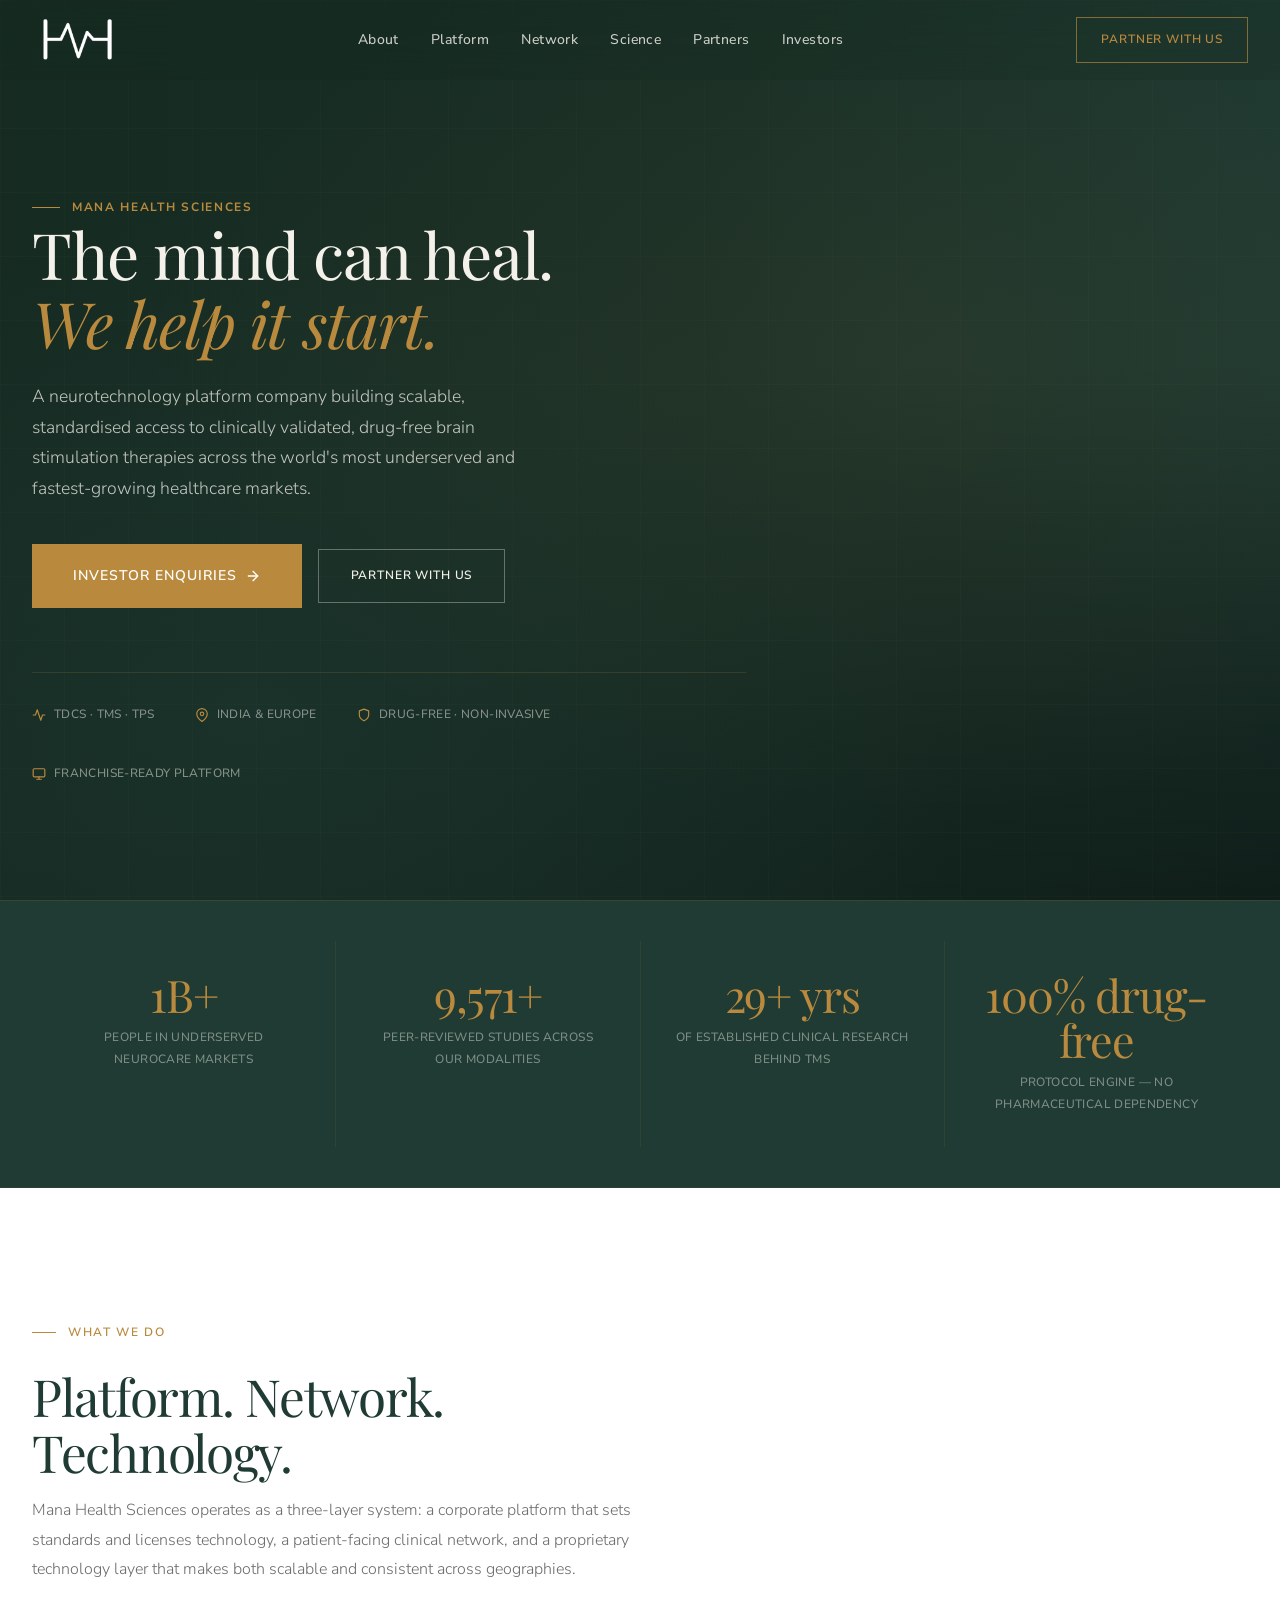
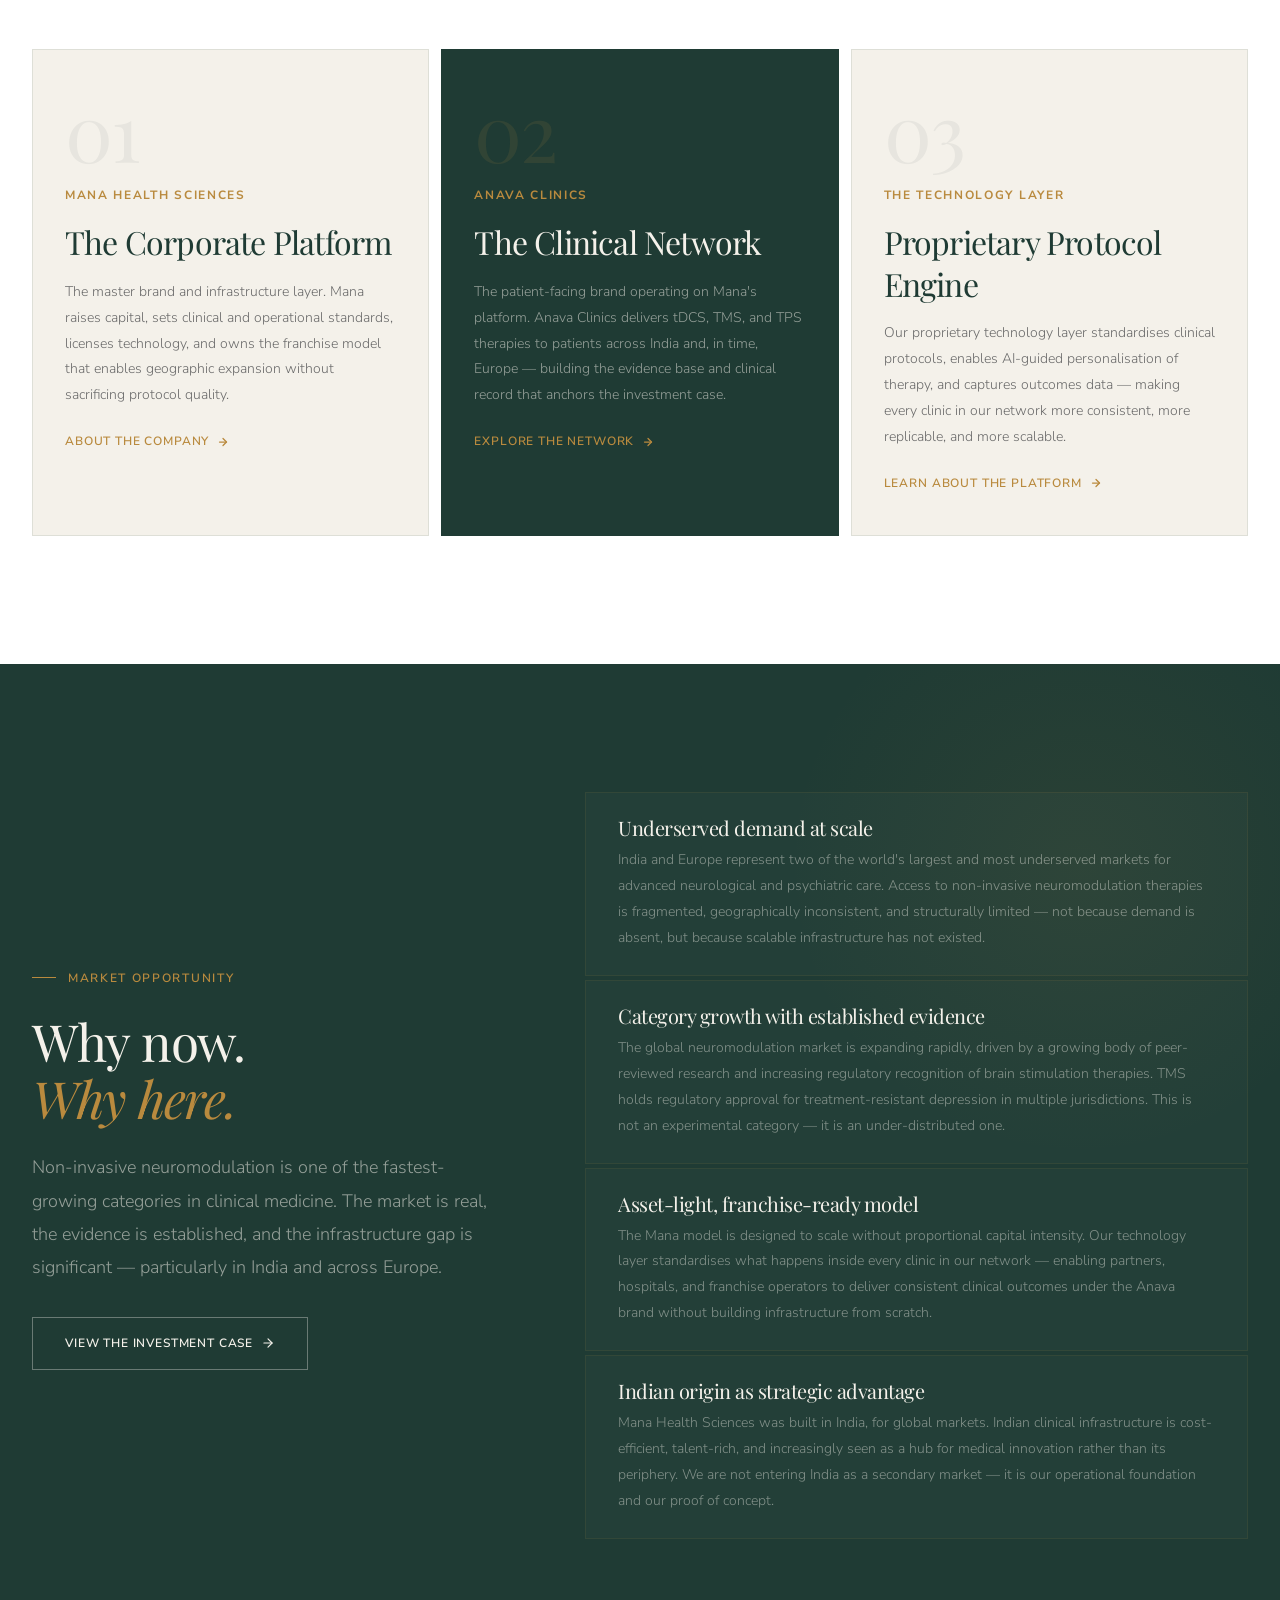
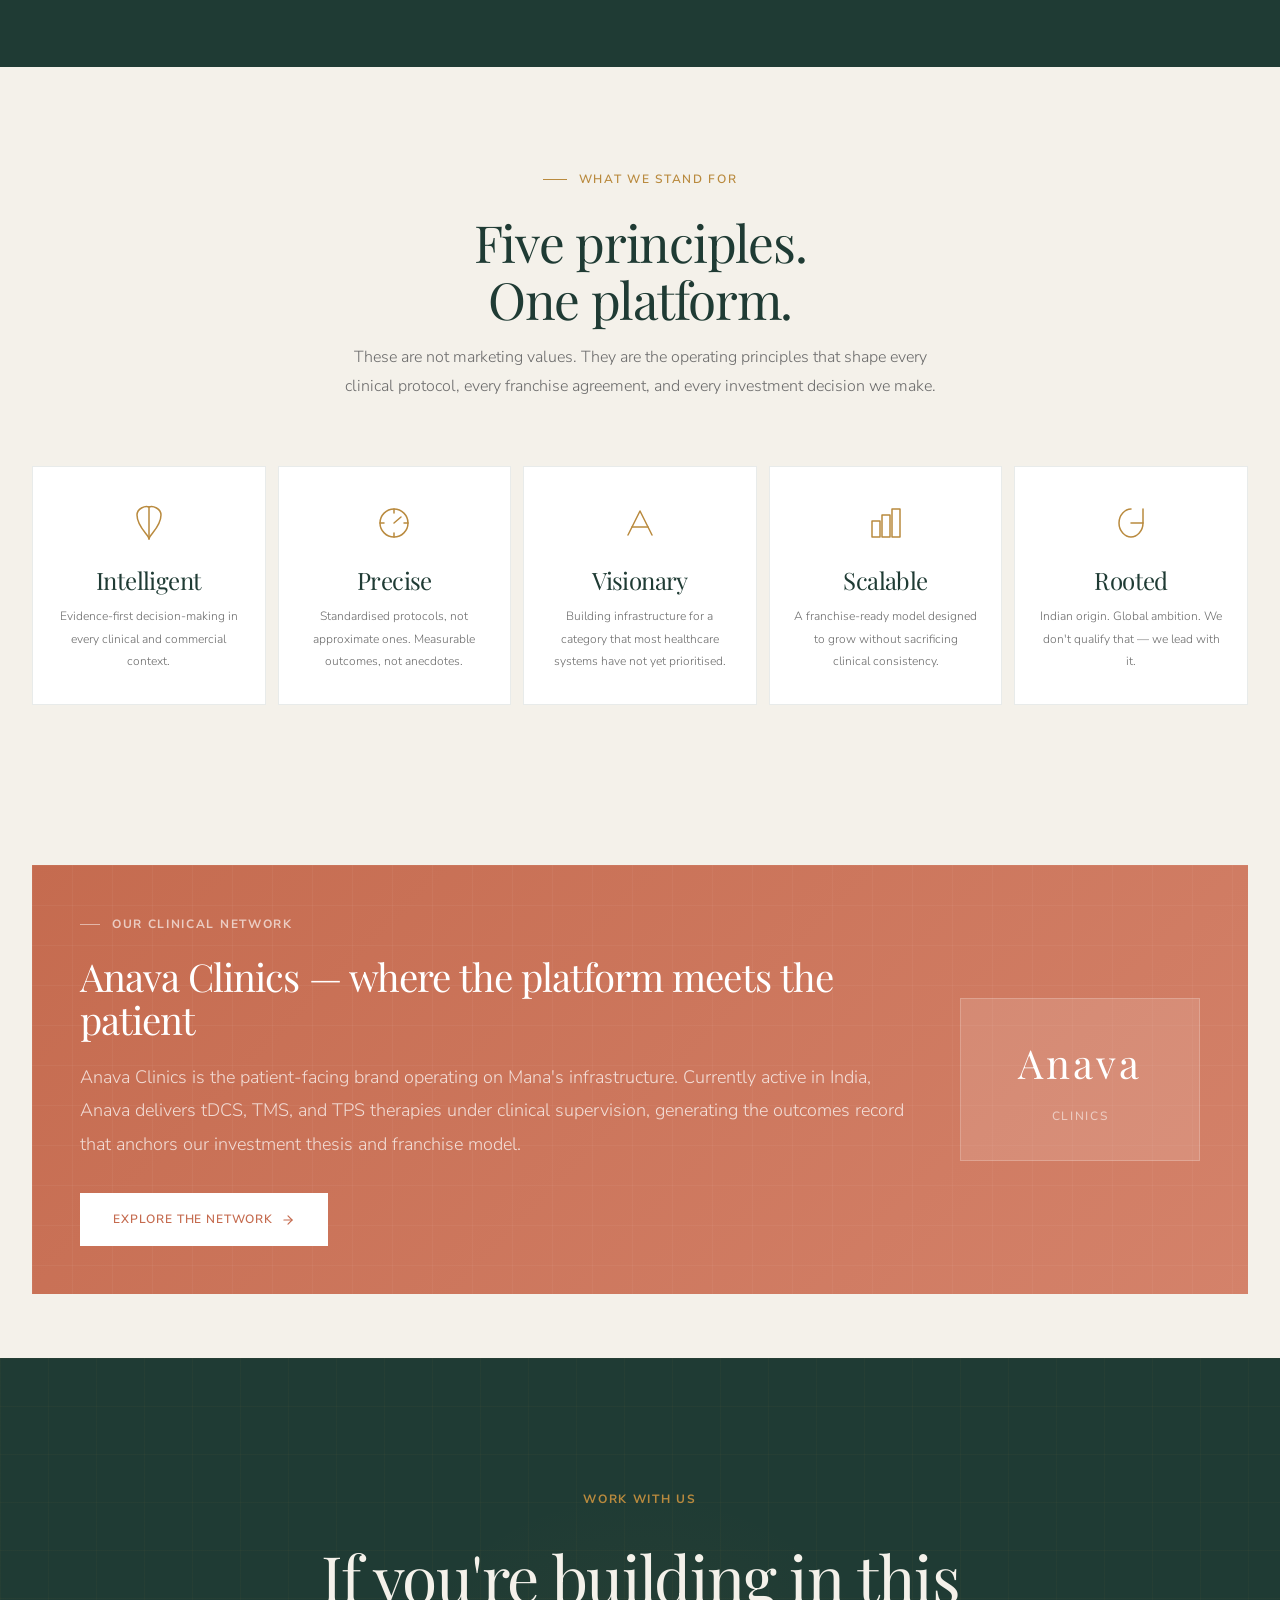
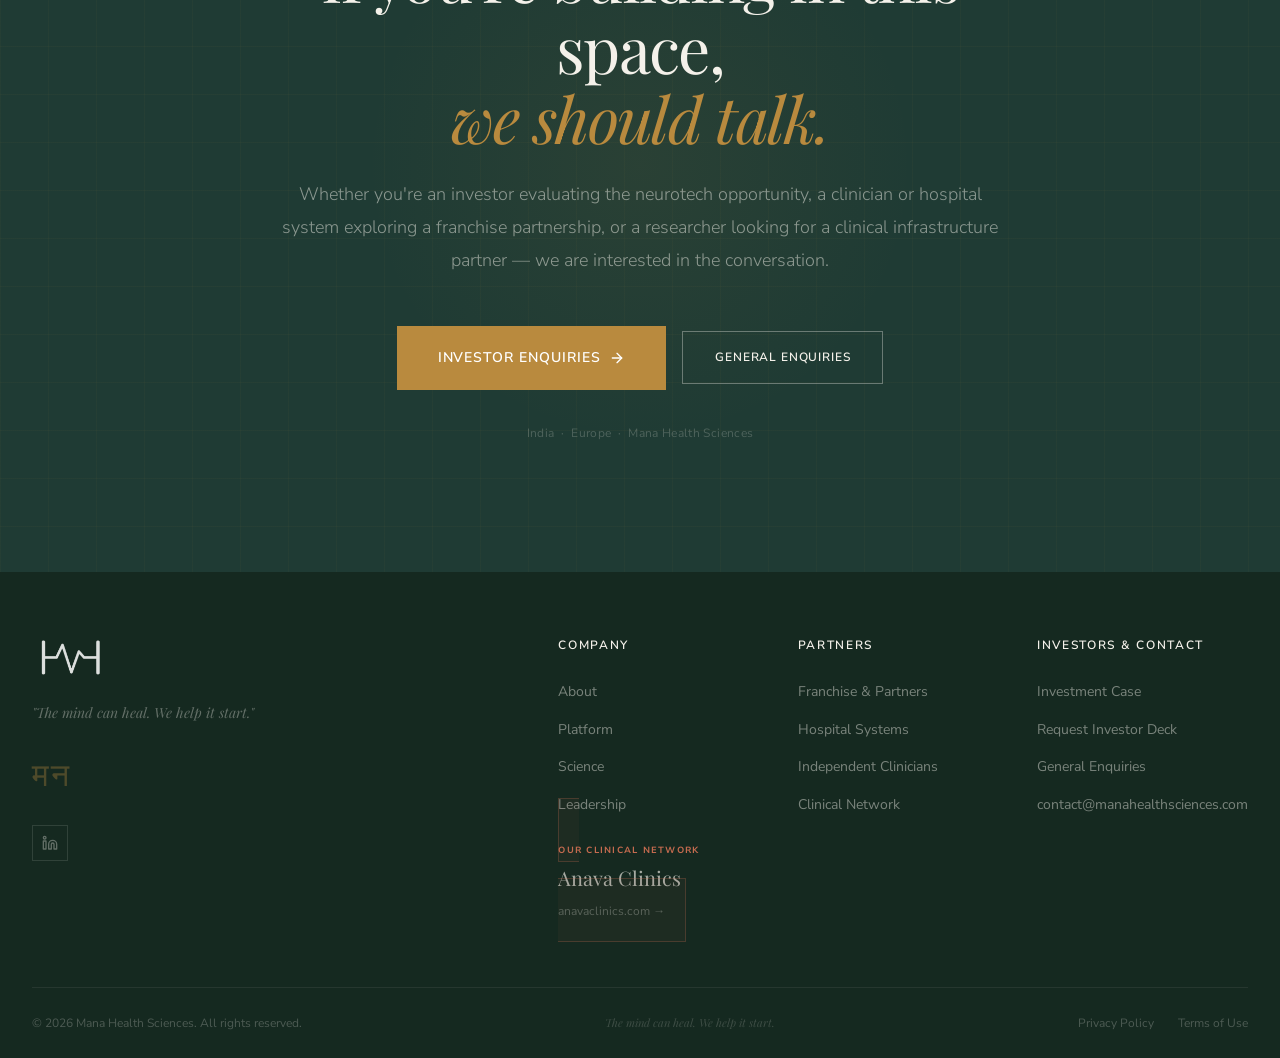
==== commit d253d426: "Improve mobile responsiveness and fix duplicate CTA buttons - Rewrite responsive.css with comprehens" ====
--- a/index.html
+++ b/index.html
@@ -134,23 +134,23 @@
 
           <div class="stat-band__item">
             <div class="stat-band__value">
-              <span data-count="3" data-suffix="">3</span>
-            </div>
-            <p class="stat-band__label">Clinically validated modalities</p>
+              <span data-count="10000" data-suffix="+">10,000+</span>
+            </div>
+            <p class="stat-band__label">Peer-reviewed studies across our modalities</p>
           </div>
 
           <div class="stat-band__item">
             <div class="stat-band__value">
-              <span data-count="0" data-suffix=" drugs">0 drugs</span>
-            </div>
-            <p class="stat-band__label">Entirely drug-free protocol engine</p>
+              <span data-count="30" data-suffix="+ yrs">30+ yrs</span>
+            </div>
+            <p class="stat-band__label">Of established clinical research behind TMS</p>
           </div>
 
           <div class="stat-band__item">
             <div class="stat-band__value">
-              <span data-count="2" data-suffix=" markets">2 markets</span>
-            </div>
-            <p class="stat-band__label">India and Europe — active expansion</p>
+              <span>100% drug-free</span>
+            </div>
+            <p class="stat-band__label">Protocol engine — no pharmaceutical dependency</p>
           </div>
 
         </div>
--- a/css/responsive.css
+++ b/css/responsive.css
@@ -1,19 +1,19 @@
 /* ==========================================================================
    MANA HEALTH SCIENCES — Responsive
-   responsive.css — Breakpoints (mobile-first approach)
+   responsive.css — Mobile-first breakpoints
    ========================================================================== */
 
 /* --------------------------------------------------------------------------
-   Tablet (< 1024px)
+   Tablet — < 1024px
    -------------------------------------------------------------------------- */
 
 @media (max-width: 1023px) {
 
   :root { --nav-height: 64px; }
 
+  /* Nav */
   .nav__links,
   .nav__cta { display: none; }
-
   .nav__toggle { display: flex; }
 
   /* Hero */
@@ -24,30 +24,24 @@
   }
   .hero__right { display: none; }
 
-  /* Stat band */
+  /* Stat band — 2 col */
   .stat-band__inner { grid-template-columns: repeat(2, minmax(0, 1fr)); }
+
+  /* Three-tier */
+  .tier-cards { grid-template-columns: 1fr; }
 
   /* Pillars */
   .pillars__grid { grid-template-columns: repeat(3, minmax(0, 1fr)); }
 
   /* Why Now */
-  .why-now__grid {
-    grid-template-columns: 1fr;
-    gap: var(--space-12);
-  }
+  .why-now__grid { grid-template-columns: 1fr; gap: var(--space-12); }
 
   /* Investor thesis */
-  .investor-thesis__inner {
-    grid-template-columns: 1fr;
-    gap: var(--space-12);
-  }
+  .investor-thesis__inner { grid-template-columns: 1fr; gap: var(--space-12); }
 
   /* Split layout */
   .split-layout,
-  .split-layout--reverse {
-    grid-template-columns: 1fr;
-    gap: var(--space-12);
-  }
+  .split-layout--reverse { grid-template-columns: 1fr; gap: var(--space-12); }
 
   /* Team */
   .team-grid { grid-template-columns: repeat(2, minmax(0, 1fr)); }
@@ -60,109 +54,117 @@
   .steps-track::before { display: none; }
 
   /* Network card */
-  .network-card {
-    flex-direction: column;
-    gap: var(--space-8);
-  }
+  .network-card { flex-direction: column; gap: var(--space-8); }
   .network-card__visual { width: 100%; }
 
+  /* Contact */
+  .contact-grid { grid-template-columns: 1fr; gap: var(--space-12); }
+
   /* Footer */
-  .footer__main {
-    grid-template-columns: 1fr 1fr;
-    gap: var(--space-8);
-  }
-
-  /* Mobile CTA */
+  .footer__main { grid-template-columns: 1fr 1fr; gap: var(--space-8); }
+
+  /* Mobile CTA bar */
   .mobile-cta-bar { display: flex; }
   .footer { padding-bottom: 76px; }
 }
 
 /* --------------------------------------------------------------------------
-   Small Tablet (< 768px)
+   Small Tablet — < 768px
    -------------------------------------------------------------------------- */
 
 @media (max-width: 767px) {
 
   :root {
-    --space-24: 4.5rem;
-    --space-32: 5.5rem;
-  }
-
-  .section { padding: var(--space-20) 0; }
-  .section--lg { padding: var(--space-24) 0; }
+    --space-24: 4rem;
+    --space-32: 5rem;
+  }
+
+  .section { padding: var(--space-16) 0; }
+  .section--lg { padding: var(--space-20) 0; }
+  .section--dark { padding: var(--space-16) 0; }
+
+  /* Section labels & intros */
+  .section-title { font-size: clamp(1.8rem, 6vw, 2.6rem); }
+  .section-intro { font-size: var(--text-sm); }
+
+  /* Page hero */
+  .page-hero { padding: calc(var(--nav-height) + var(--space-12)) 0 var(--space-12); }
+  .page-hero__title { font-size: clamp(2rem, 7vw, 3.2rem); }
+  .page-hero__subtitle { font-size: var(--text-sm); }
 
   /* Hero */
-  .hero {
-    display: block;
-    min-height: 0;
-  }
-
-  /* Tier cards */
+  .hero { display: block; min-height: 0; }
+
+  /* Stat band — still 2 col on small tablet */
+  .stat-band__inner { grid-template-columns: repeat(2, minmax(0, 1fr)); }
+
+  /* Three-tier */
   .tier-cards { grid-template-columns: 1fr; }
 
   /* Pillars */
   .pillars__grid { grid-template-columns: repeat(2, minmax(0, 1fr)); }
 
+  /* Grid 3 / 4 collapse */
+  .grid-3 { grid-template-columns: 1fr; }
+  .grid-4 { grid-template-columns: repeat(2, minmax(0, 1fr)); }
+
   /* Stats grid */
   .stats-grid { grid-template-columns: 1fr; }
 
-  /* Stat band */
-  .stat-band__inner { grid-template-columns: repeat(2, minmax(0, 1fr)); }
-
-  /* Grid 3 */
-  .grid-3 { grid-template-columns: 1fr; }
-
   /* Feature grid */
   .feature-grid { grid-template-columns: 1fr; }
 
   /* Team */
   .team-grid { grid-template-columns: 1fr; }
 
+  /* Modality cards */
+  .modality-card { flex-direction: column; gap: var(--space-5); }
+
+  /* Timeline */
+  .timeline { gap: var(--space-6); }
+  .timeline__item { flex-direction: column; gap: var(--space-3); }
+  .timeline__year { min-width: auto; }
+
+  /* Partner types */
+  .partner-types { grid-template-columns: 1fr; gap: var(--space-6); }
+
   /* Contact */
-  .contact-grid {
-    grid-template-columns: 1fr;
-    gap: var(--space-12);
-  }
-
-  /* Form grid */
+  .contact-grid { grid-template-columns: 1fr; gap: var(--space-10); }
   .form-grid { grid-template-columns: 1fr; }
 
+  /* Investor deck form */
+  .investor-deck-form { padding: var(--space-8) var(--space-6); }
+
   /* Footer */
-  .footer__main {
-    grid-template-columns: 1fr;
-    gap: var(--space-8);
-  }
-
-  .footer__bottom {
-    flex-direction: column;
-    text-align: center;
-  }
-
-  .footer__legal {
-    flex-wrap: wrap;
-    justify-content: center;
-  }
-}
-
-/* --------------------------------------------------------------------------
-   Mobile (< 640px)
+  .footer__main { grid-template-columns: 1fr; gap: var(--space-8); }
+  .footer__bottom { flex-direction: column; text-align: center; gap: var(--space-3); }
+  .footer__legal { flex-wrap: wrap; justify-content: center; }
+  .footer__anava-card { display: inline-block; }
+
+  /* Network card */
+  .network-card { padding: var(--space-8) var(--space-6); }
+}
+
+/* --------------------------------------------------------------------------
+   Mobile — < 640px
    -------------------------------------------------------------------------- */
 
 @media (max-width: 639px) {
 
   :root {
+    --space-20: 3rem;
     --space-24: 3.5rem;
     --space-32: 4.5rem;
-    --space-20: 3.5rem;
   }
 
   .container,
   .container--narrow,
-  .container--wide {
-    padding: 0 var(--space-5);
-  }
-
-  /* Hero — full screen, text at bottom */
+  .container--wide { padding: 0 var(--space-5); }
+
+  /* ---- Navigation ---- */
+  .nav__logo img { height: 40px; }
+
+  /* ---- Hero — full screen, content at bottom ---- */
   .hero {
     min-height: 100dvh;
     position: relative;
@@ -170,101 +172,199 @@
 
   .hero__left {
     position: absolute;
-    bottom: 0;
-    left: 0;
-    right: 0;
+    bottom: 0; left: 0; right: 0;
     max-width: 100%;
-    min-height: 40dvh;
+    min-height: 44dvh;
     justify-content: flex-start;
-    padding: var(--space-8) var(--space-6) var(--space-10) var(--space-6);
+    padding: var(--space-8) var(--space-6) calc(var(--space-10) + 72px) var(--space-6);
   }
 
   .hero__eyebrow { display: none; }
+  .hero__headline { font-size: clamp(2rem, 9vw, 2.8rem); line-height: 1.1; }
+  .hero__subheadline { font-size: 0.95rem; margin-bottom: var(--space-7); }
+  .hero__trust { display: none; }
 
   .hero__actions {
     flex-direction: column;
     align-items: stretch;
     gap: var(--space-3);
   }
-
-  .hero__actions .btn {
-    justify-content: center;
-    width: 100%;
-  }
-
-  .hero__trust { display: none; }
-
-  /* Pillars — single column */
+  .hero__actions .btn { justify-content: center; width: 100%; }
+
+  /* ---- Page hero ---- */
+  .page-hero { padding: calc(var(--nav-height) + var(--space-10)) 0 var(--space-10); }
+  .page-hero__title { font-size: clamp(1.9rem, 8vw, 2.6rem); }
+  .page-hero__eyebrow { font-size: 10px; }
+
+  /* ---- Stat band — single column ---- */
+  .stat-band__inner { grid-template-columns: 1fr; gap: 0; }
+  .stat-band__item {
+    padding: var(--space-6) var(--space-5);
+    border-right: none;
+    border-bottom: 1px solid rgba(185,138,62,0.12);
+    text-align: center;
+  }
+  .stat-band__item:last-child { border-bottom: none; }
+  .stat-band__value { font-size: 2.4rem; }
+
+  /* ---- Three-tier ---- */
+  .tier-cards { grid-template-columns: 1fr; }
+  .tier-card { padding: var(--space-7) var(--space-6); }
+
+  /* ---- Pillars — single column ---- */
   .pillars__grid { grid-template-columns: 1fr; }
-
-  /* Stat band — single column */
-  .stat-band__inner { grid-template-columns: 1fr; }
-
-  /* Steps — single column */
+  .pillar { padding: var(--space-6) var(--space-5); }
+
+  /* ---- Feature grid — single column ---- */
+  .feature-grid { grid-template-columns: 1fr; }
+  .feature-item { padding: var(--space-6) var(--space-5); }
+
+  /* ---- Steps — single column ---- */
   .steps-track { grid-template-columns: 1fr; gap: var(--space-6); }
-
-  /* Final CTA */
+  .step-item { padding: var(--space-6) var(--space-5); }
+
+  /* ---- Why Now ---- */
+  .why-now__grid { grid-template-columns: 1fr; gap: var(--space-8); }
+
+  /* ---- Modality cards ---- */
+  .modality-card { padding: var(--space-6) var(--space-5); flex-direction: column; gap: var(--space-5); }
+  .modality-card__icon { width: 48px; height: 48px; }
+
+  /* ---- Network card ---- */
+  .network-card {
+    flex-direction: column;
+    padding: var(--space-8) var(--space-6);
+    gap: var(--space-8);
+    text-align: center;
+  }
+  .network-card__visual { width: 100%; margin: 0 auto; }
+  .network-card__actions { flex-direction: column; align-items: stretch; }
+  .network-card__actions .btn { justify-content: center; }
+
+  /* ---- Split layout ---- */
+  .split-layout,
+  .split-layout--reverse { grid-template-columns: 1fr; gap: var(--space-8); }
+  .split-visual {
+    height: 220px;
+    border-radius: var(--radius-lg);
+  }
+
+  /* ---- Team ---- */
+  .team-grid { grid-template-columns: 1fr; }
+  .team-card { padding: var(--space-7) var(--space-6); }
+
+  /* ---- Timeline ---- */
+  .timeline { gap: var(--space-5); }
+  .timeline__item {
+    flex-direction: column;
+    gap: var(--space-2);
+    padding: var(--space-5) var(--space-5);
+  }
+  .timeline__year {
+    min-width: auto;
+    font-size: var(--text-xs);
+  }
+  .timeline__content { gap: var(--space-1); }
+
+  /* ---- Investor section ---- */
+  .investor-thesis__inner { grid-template-columns: 1fr; gap: var(--space-10); }
+  .investor-deck-form { padding: var(--space-6) var(--space-5); }
+  .stats-grid { grid-template-columns: 1fr; }
+  .stat-block { padding: var(--space-8) var(--space-6); }
+
+  /* ---- Contact ---- */
+  .contact-grid { grid-template-columns: 1fr; gap: var(--space-8); }
+  .contact-info__title { font-size: clamp(1.6rem, 7vw, 2.2rem); }
+  .form-grid { grid-template-columns: 1fr; }
+  .form-input,
+  .form-textarea,
+  .form-select { font-size: 16px; } /* prevents iOS zoom on focus */
+
+  /* ---- Tab nav ---- */
+  .tab-nav { flex-direction: row; }
+  .tab-btn { padding: var(--space-3) var(--space-3); font-size: 10px; }
+
+  /* ---- Partner types ---- */
+  .partner-types { grid-template-columns: 1fr; gap: var(--space-6); }
+  .partner-type { padding: var(--space-8) var(--space-6); }
+  .partner-type__actions { flex-direction: column; align-items: stretch; }
+  .partner-type__actions .btn { justify-content: center; }
+
+  /* ---- Grid helpers ---- */
+  .grid-2 { grid-template-columns: 1fr; }
+  .grid-3 { grid-template-columns: 1fr; }
+  .grid-4 { grid-template-columns: 1fr; }
+
+  /* ---- Final CTA ---- */
+  .final-cta__title { font-size: clamp(1.8rem, 7vw, 2.4rem); }
   .final-cta__actions {
     flex-direction: column;
     align-items: stretch;
+    gap: var(--space-3);
   }
   .final-cta__actions .btn { justify-content: center; }
 
-  /* Mobile CTA bar */
-  .mobile-cta-bar { display: flex; }
+  /* ---- Footer ---- */
+  .footer__main { grid-template-columns: 1fr; }
+  .footer__bottom { flex-direction: column; text-align: center; gap: var(--space-3); }
+  .footer__legal { flex-wrap: wrap; justify-content: center; gap: var(--space-3); }
+  .footer__sanskrit { font-size: 3rem; }
+  .footer { padding-bottom: 72px; }
+
+  /* ---- Mobile CTA bar — single button only ---- */
+  .mobile-cta-bar {
+    display: flex;
+    padding: var(--space-3) var(--space-5);
+    gap: 0;
+  }
   .mobile-cta-bar .btn {
     flex: 1;
     justify-content: center;
-    padding: var(--space-4) var(--space-4);
-    font-size: 11px;
-  }
-
-  .footer { padding-bottom: 72px; }
-
-  /* Page hero */
-  .page-hero__title { font-size: 2.5rem; }
-
-  /* Investor deck form */
-  .investor-deck-form { padding: var(--space-6) var(--space-5); }
-
-  /* Network card */
-  .network-card { padding: var(--space-8) var(--space-6); }
-}
-
-/* --------------------------------------------------------------------------
-   Narrow Mobile (< 480px)
+    padding: var(--space-4) var(--space-5);
+    font-size: var(--text-xs);
+  }
+  /* Hide the secondary outline button on mobile — nav menu covers it */
+  .mobile-cta-bar .btn--outline,
+  .mobile-cta-bar .btn--ghost { display: none; }
+  .mobile-cta-bar .btn--primary,
+  .mobile-cta-bar .btn--pine { width: 100%; }
+
+  /* ---- Disclaimer block ---- */
+  .disclaimer-block { flex-direction: column; gap: var(--space-4); padding: var(--space-6) var(--space-5); }
+
+  /* ---- Legal pages ---- */
+  .legal-body { padding: var(--space-12) 0 var(--space-16); }
+}
+
+/* --------------------------------------------------------------------------
+   Narrow Mobile — < 480px
    -------------------------------------------------------------------------- */
 
 @media (max-width: 479px) {
 
   .container,
   .container--narrow,
-  .container--wide {
-    padding: 0 var(--space-4);
-  }
-
-  .hero__headline {
-    font-size: 2.35rem;
-    line-height: 1.08;
-  }
-
-  .hero__subheadline {
-    font-size: 0.98rem;
-    line-height: 1.68;
-    margin-bottom: var(--space-8);
-  }
-}
-
-/* --------------------------------------------------------------------------
-   Large Desktop (> 1400px)
+  .container--wide { padding: 0 var(--space-4); }
+
+  .hero__headline { font-size: clamp(1.85rem, 8.5vw, 2.3rem); line-height: 1.08; }
+  .hero__subheadline { font-size: 0.92rem; }
+
+  .page-hero__title { font-size: clamp(1.7rem, 8vw, 2.2rem); }
+
+  .section-title { font-size: clamp(1.65rem, 7vw, 2.2rem); }
+
+  .stat-band__value { font-size: 2rem; }
+
+  .mobile-cta-bar { padding: var(--space-3) var(--space-4); }
+}
+
+/* --------------------------------------------------------------------------
+   Large Desktop — > 1400px
    -------------------------------------------------------------------------- */
 
 @media (min-width: 1400px) {
 
-  :root {
-    --container-max: 1360px;
-  }
-
+  :root { --container-max: 1360px; }
   .hero__headline { font-size: 5.2rem; }
 }
 
@@ -298,11 +398,6 @@
   .final-cta,
   .footer__social { display: none; }
 
-  body {
-    font-size: 12pt;
-    color: #000;
-    background: #fff;
-  }
-
+  body { font-size: 12pt; color: #000; background: #fff; }
   .hero__headline { color: #000; font-size: 2rem; }
 }
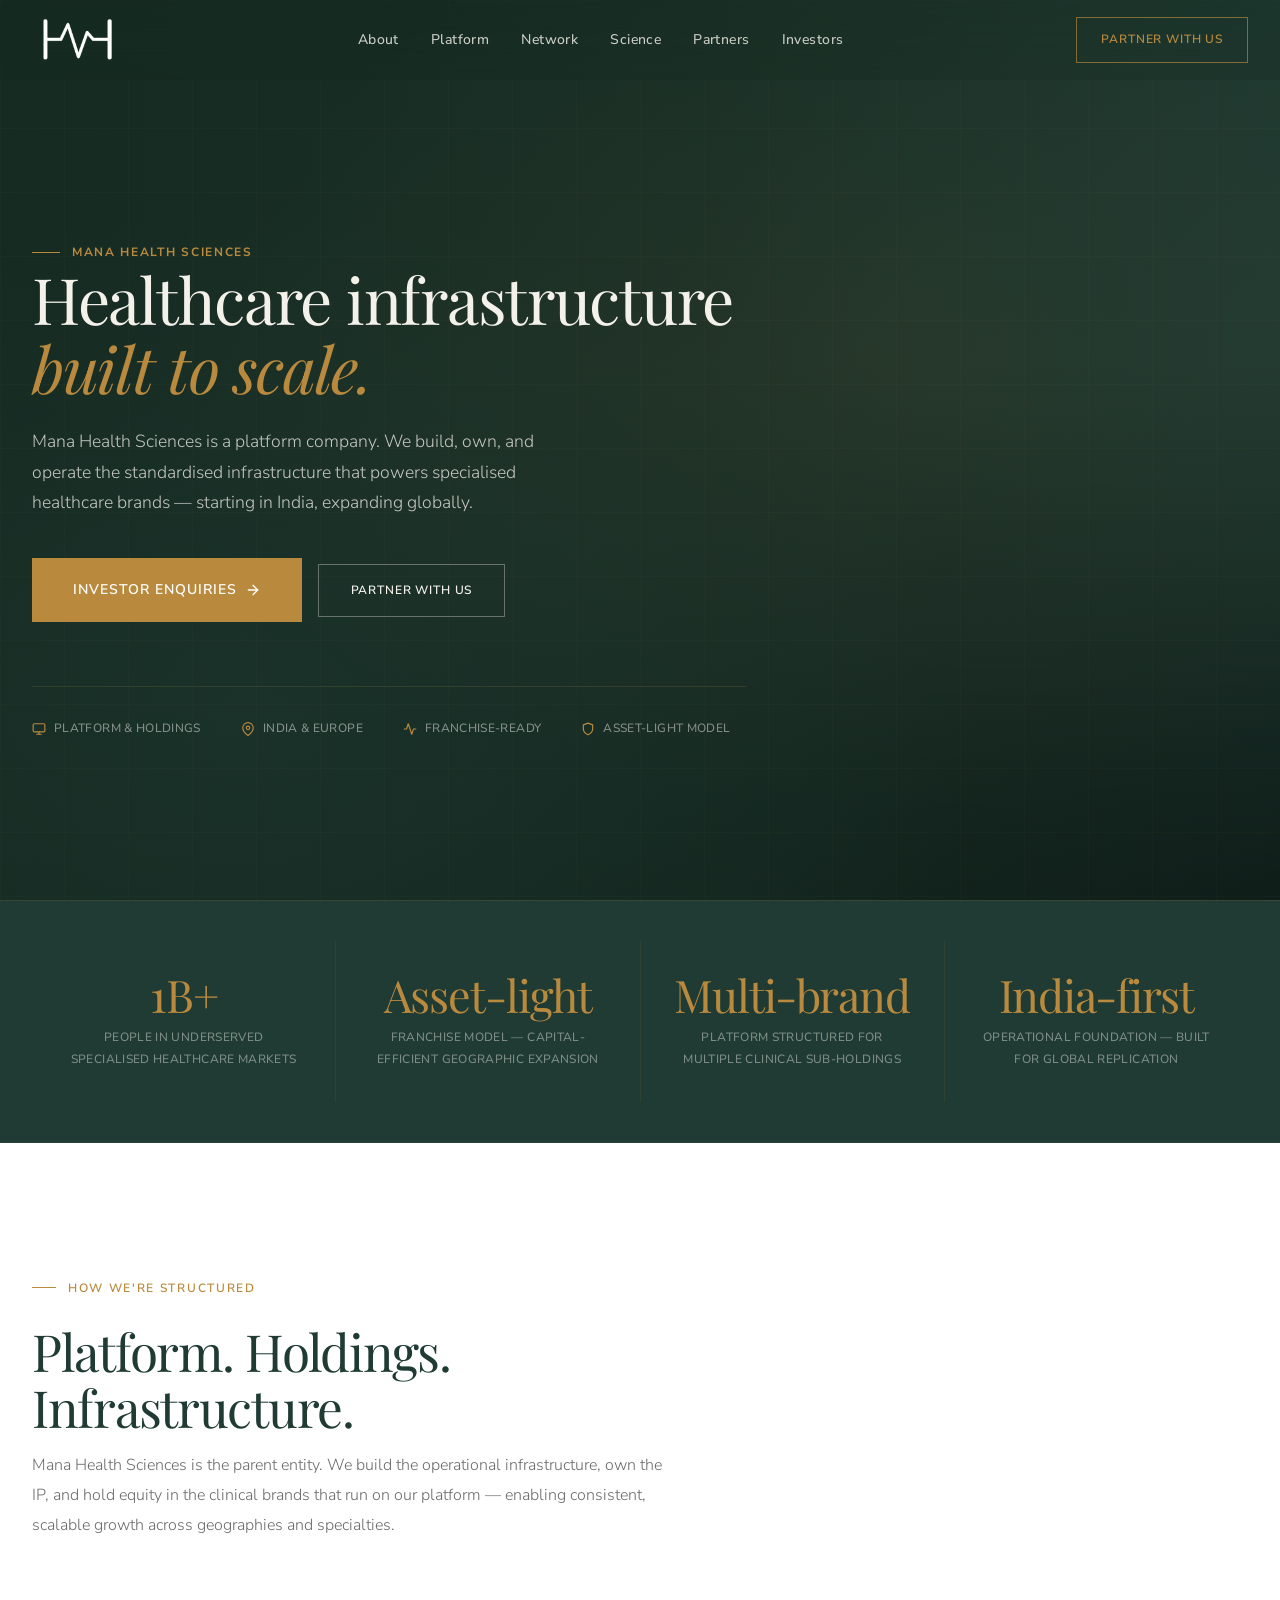
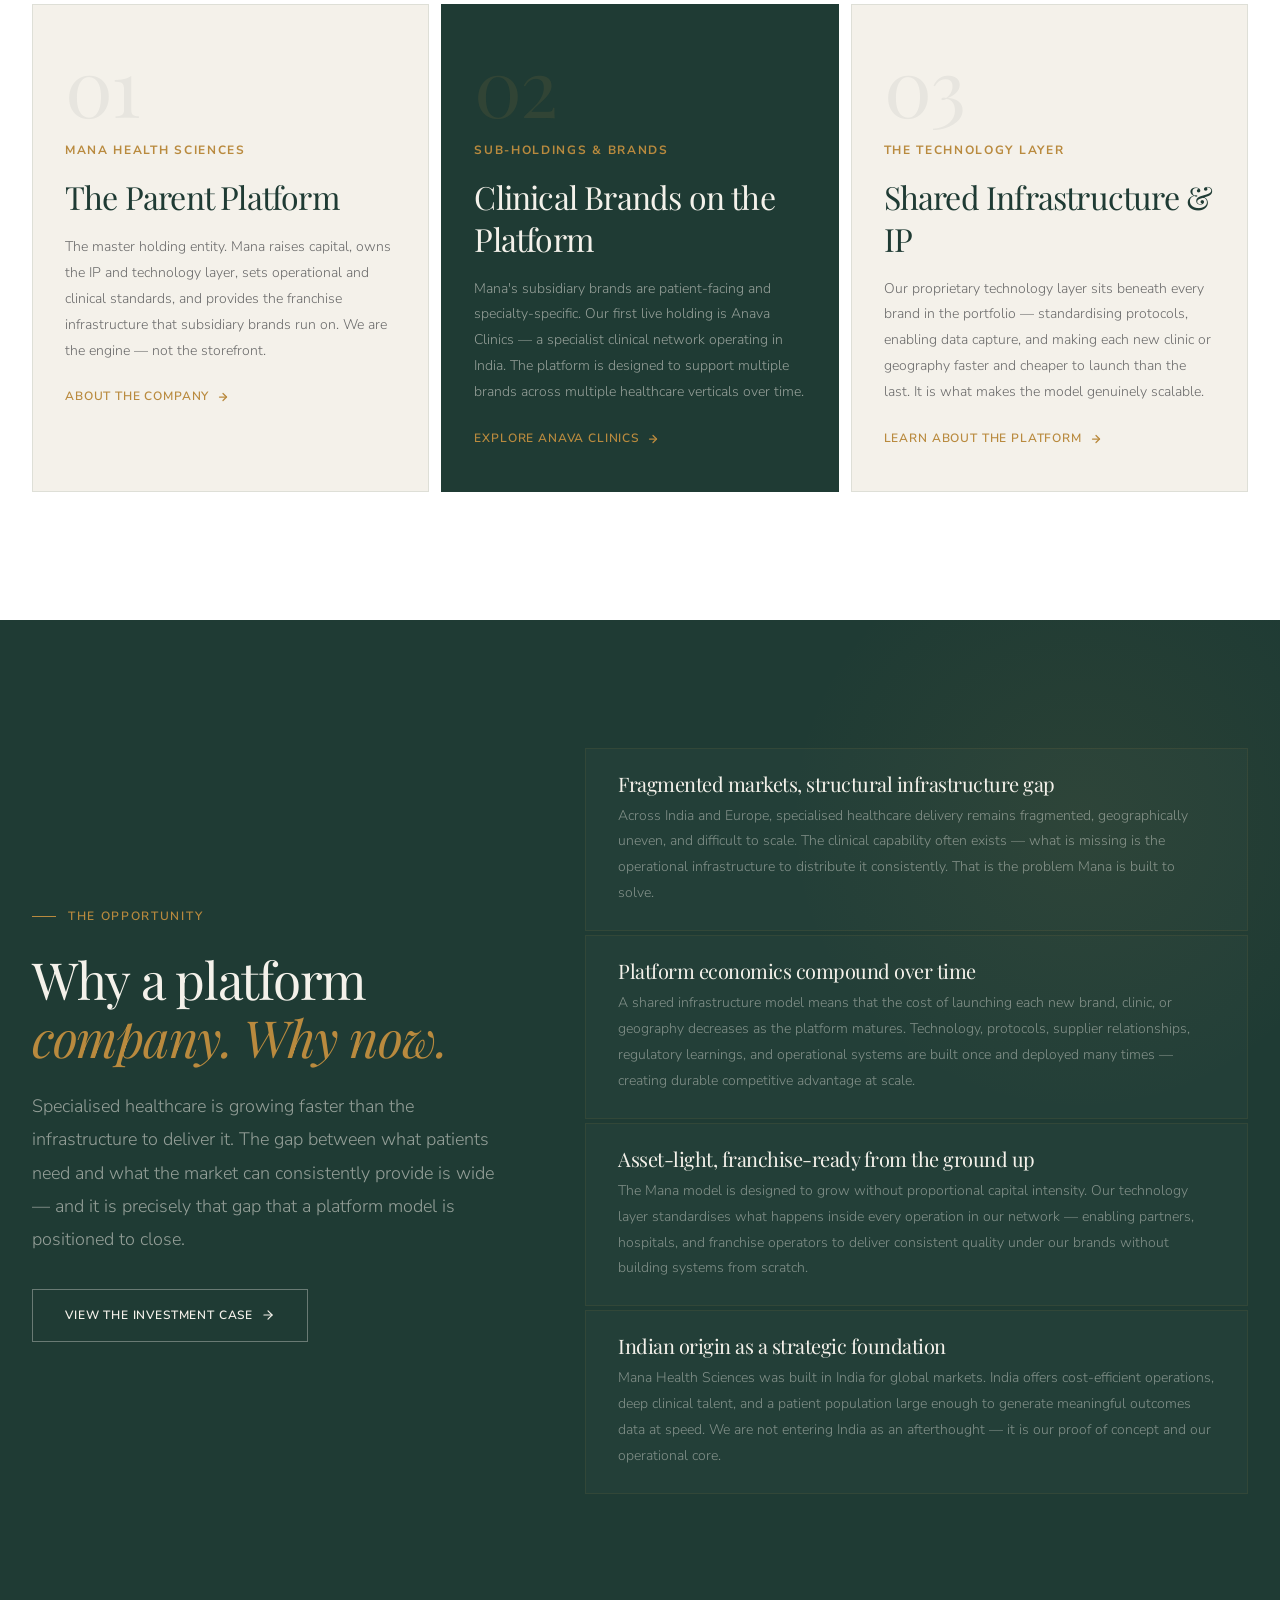
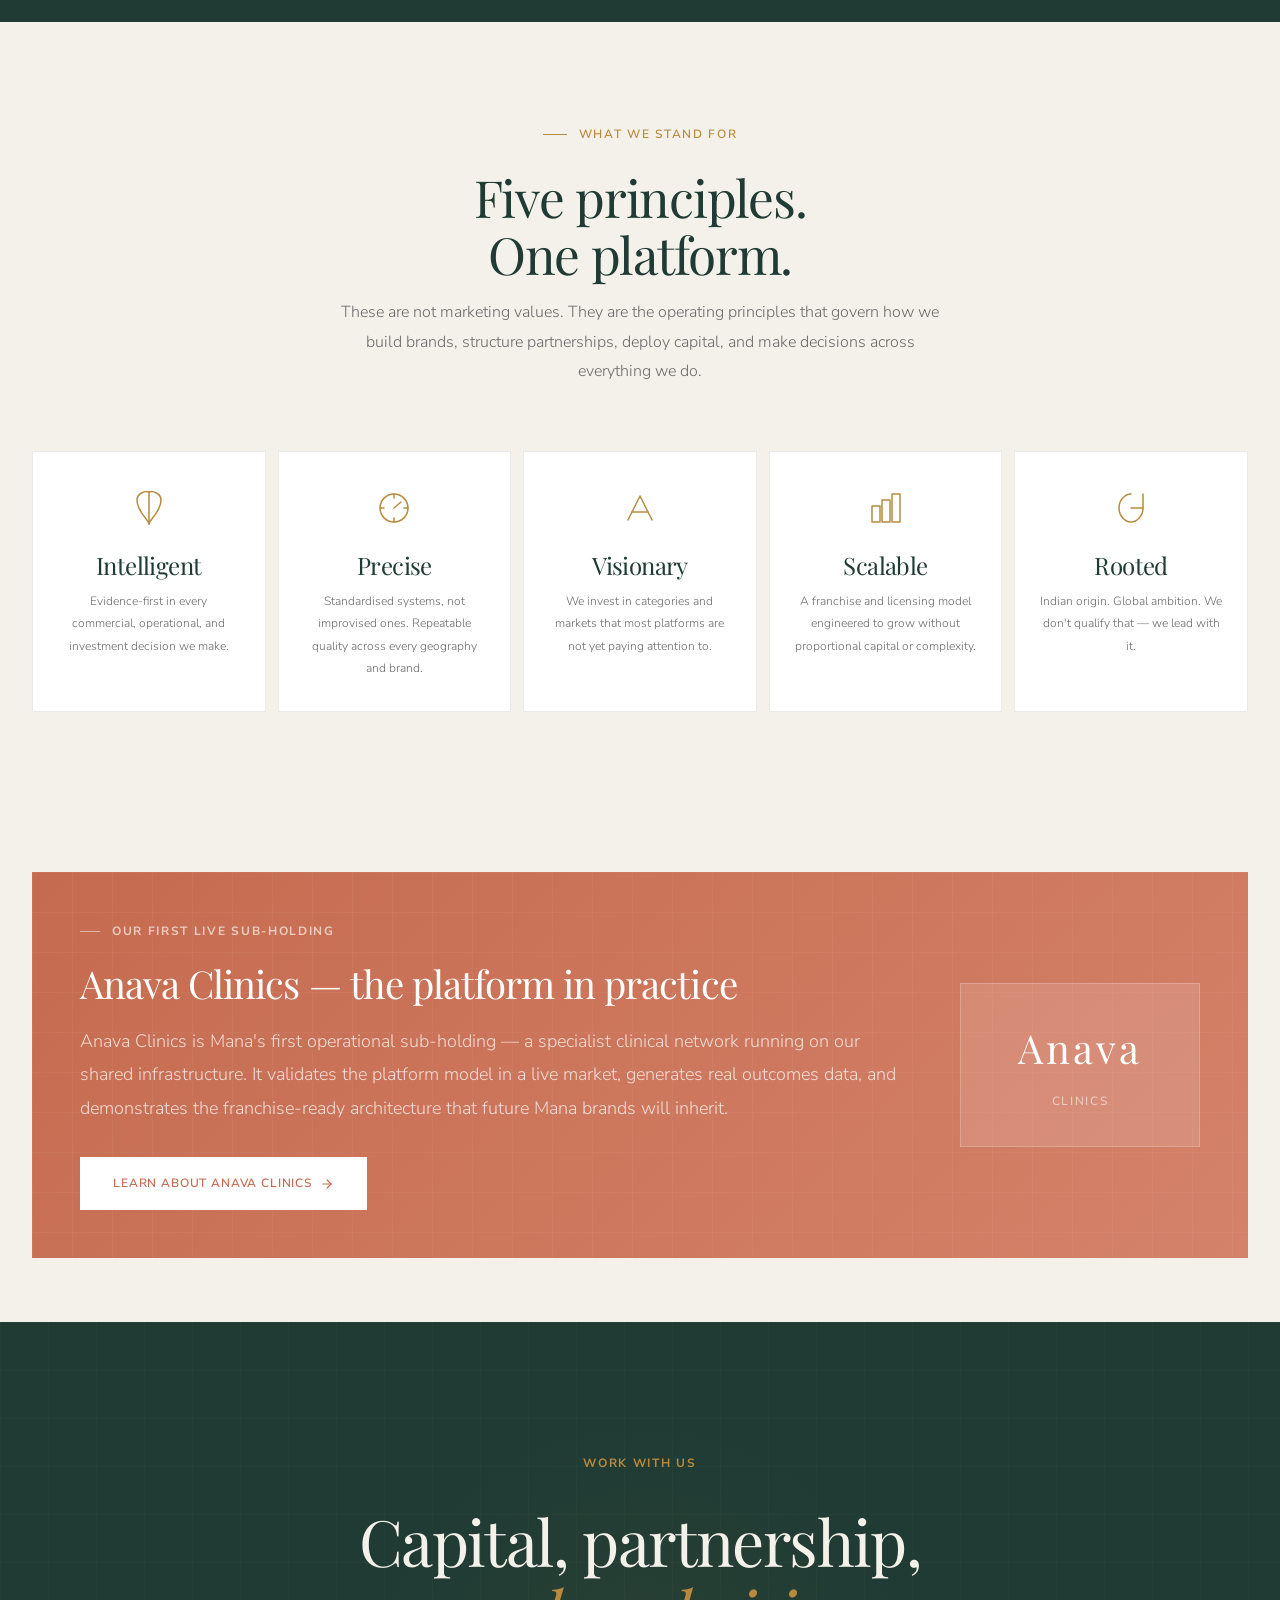
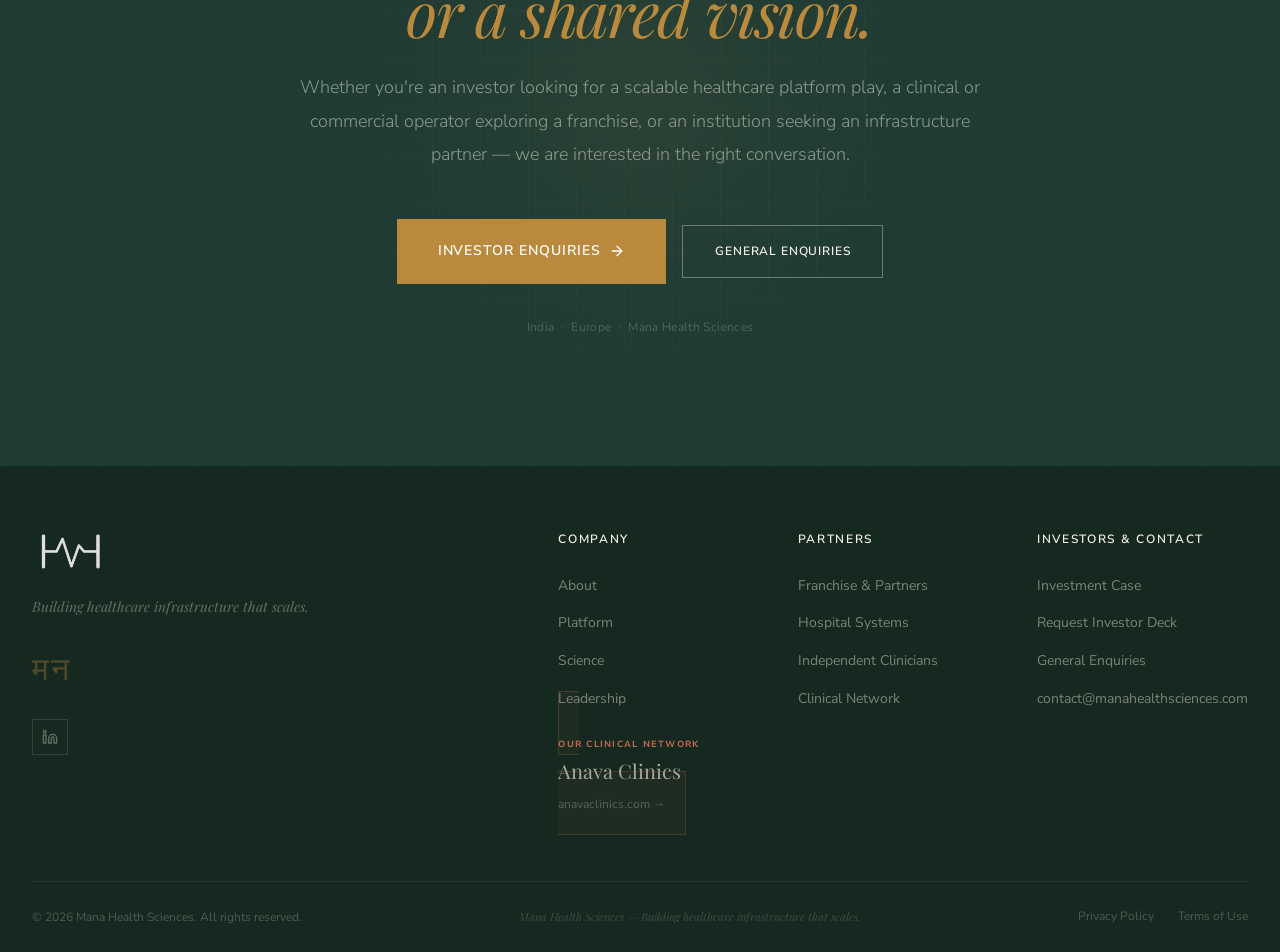
==== commit 323f8fa7: "Reframe Mana as parent holding platform, not neuro-specific Hero, stat band, and all homepage copy n" ====
--- a/index.html
+++ b/index.html
@@ -3,12 +3,12 @@
 <head>
   <meta charset="UTF-8">
   <meta name="viewport" content="width=device-width, initial-scale=1.0">
-  <meta name="description" content="Mana Health Sciences — A neurotechnology platform company building scalable, standardised access to clinically validated brain stimulation therapies across India and Europe.">
+  <meta name="description" content="Mana Health Sciences — A healthcare platform company building standardised, scalable infrastructure for underserved markets across India and beyond.">
   <meta name="theme-color" content="#1F3B34">
-  <title>Mana Health Sciences — The mind can heal. We help it start.</title>
+  <title>Mana Health Sciences — Building healthcare infrastructure that scales.</title>
 
   <meta property="og:title" content="Mana Health Sciences">
-  <meta property="og:description" content="A neurotechnology platform company building scalable, clinically validated brain stimulation therapies across India and Europe.">
+  <meta property="og:description" content="A healthcare platform company building standardised, scalable infrastructure for underserved markets across India and beyond.">
   <meta property="og:type" content="website">
 
   <link rel="preconnect" href="https://fonts.googleapis.com">
@@ -78,12 +78,12 @@
         <p class="hero__eyebrow">Mana Health Sciences</p>
 
         <h1 class="hero__headline">
-          The mind can heal.<br>
-          <em>We help it start.</em>
+          Healthcare infrastructure<br>
+          <em>built to scale.</em>
         </h1>
 
         <p class="hero__subheadline">
-          A neurotechnology platform company building scalable, standardised access to clinically validated, drug-free brain stimulation therapies across the world's most underserved and fastest-growing healthcare markets.
+          Mana Health Sciences is a platform company. We build, own, and operate the standardised infrastructure that powers specialised healthcare brands — starting in India, expanding globally.
         </p>
 
         <div class="hero__actions">
@@ -98,20 +98,20 @@
 
         <div class="hero__trust">
           <div class="hero__trust-item">
-            <svg width="14" height="14" viewBox="0 0 24 24" fill="none" stroke="currentColor" stroke-width="2" stroke-linecap="round" stroke-linejoin="round" aria-hidden="true"><polyline points="22 12 18 12 15 21 9 3 6 12 2 12"/></svg>
-            tDCS · TMS · TPS
+            <svg width="14" height="14" viewBox="0 0 24 24" fill="none" stroke="currentColor" stroke-width="2" stroke-linecap="round" stroke-linejoin="round" aria-hidden="true"><rect x="2" y="3" width="20" height="14" rx="2"/><line x1="8" y1="21" x2="16" y2="21"/><line x1="12" y1="17" x2="12" y2="21"/></svg>
+            Platform &amp; Holdings
           </div>
           <div class="hero__trust-item">
             <svg width="14" height="14" viewBox="0 0 24 24" fill="none" stroke="currentColor" stroke-width="2" stroke-linecap="round" stroke-linejoin="round" aria-hidden="true"><path d="M21 10c0 7-9 13-9 13s-9-6-9-13a9 9 0 0 1 18 0z"/><circle cx="12" cy="10" r="3"/></svg>
             India &amp; Europe
           </div>
           <div class="hero__trust-item">
+            <svg width="14" height="14" viewBox="0 0 24 24" fill="none" stroke="currentColor" stroke-width="2" stroke-linecap="round" stroke-linejoin="round" aria-hidden="true"><polyline points="22 12 18 12 15 21 9 3 6 12 2 12"/></svg>
+            Franchise-Ready
+          </div>
+          <div class="hero__trust-item">
             <svg width="14" height="14" viewBox="0 0 24 24" fill="none" stroke="currentColor" stroke-width="2" stroke-linecap="round" stroke-linejoin="round" aria-hidden="true"><path d="M12 22s8-4 8-10V5l-8-3-8 3v7c0 6 8 10 8 10z"/></svg>
-            Drug-Free · Non-Invasive
-          </div>
-          <div class="hero__trust-item">
-            <svg width="14" height="14" viewBox="0 0 24 24" fill="none" stroke="currentColor" stroke-width="2" stroke-linecap="round" stroke-linejoin="round" aria-hidden="true"><rect x="2" y="3" width="20" height="14" rx="2"/><line x1="8" y1="21" x2="16" y2="21"/><line x1="12" y1="17" x2="12" y2="21"/></svg>
-            Franchise-Ready Platform
+            Asset-Light Model
           </div>
         </div>
 
@@ -129,28 +129,28 @@
             <div class="stat-band__value">
               <span data-count="1" data-suffix="B+">1B+</span>
             </div>
-            <p class="stat-band__label">People in underserved neurocare markets</p>
+            <p class="stat-band__label">People in underserved specialised healthcare markets</p>
           </div>
 
           <div class="stat-band__item">
             <div class="stat-band__value">
-              <span data-count="10000" data-suffix="+">10,000+</span>
-            </div>
-            <p class="stat-band__label">Peer-reviewed studies across our modalities</p>
+              <span>Asset-light</span>
+            </div>
+            <p class="stat-band__label">Franchise model — capital-efficient geographic expansion</p>
           </div>
 
           <div class="stat-band__item">
             <div class="stat-band__value">
-              <span data-count="30" data-suffix="+ yrs">30+ yrs</span>
-            </div>
-            <p class="stat-band__label">Of established clinical research behind TMS</p>
+              <span>Multi-brand</span>
+            </div>
+            <p class="stat-band__label">Platform structured for multiple clinical sub-holdings</p>
           </div>
 
           <div class="stat-band__item">
             <div class="stat-band__value">
-              <span>100% drug-free</span>
-            </div>
-            <p class="stat-band__label">Protocol engine — no pharmaceutical dependency</p>
+              <span>India-first</span>
+            </div>
+            <p class="stat-band__label">Operational foundation — built for global replication</p>
           </div>
 
         </div>
@@ -164,12 +164,12 @@
       <div class="container">
 
         <div class="three-tier__header reveal">
-          <p class="section-label">What we do</p>
+          <p class="section-label">How we're structured</p>
           <h2 class="three-tier__title" id="what-title">
-            Platform. Network. Technology.
+            Platform. Holdings. Infrastructure.
           </h2>
           <p class="three-tier__subtitle">
-            Mana Health Sciences operates as a three-layer system: a corporate platform that sets standards and licenses technology, a patient-facing clinical network, and a proprietary technology layer that makes both scalable and consistent across geographies.
+            Mana Health Sciences is the parent entity. We build the operational infrastructure, own the IP, and hold equity in the clinical brands that run on our platform — enabling consistent, scalable growth across geographies and specialties.
           </p>
         </div>
 
@@ -178,9 +178,9 @@
           <article class="tier-card reveal">
             <div class="tier-card__num" aria-hidden="true">01</div>
             <span class="tier-card__eyebrow">Mana Health Sciences</span>
-            <h3 class="tier-card__title">The Corporate Platform</h3>
+            <h3 class="tier-card__title">The Parent Platform</h3>
             <p class="tier-card__body">
-              The master brand and infrastructure layer. Mana raises capital, sets clinical and operational standards, licenses technology, and owns the franchise model that enables geographic expansion without sacrificing protocol quality.
+              The master holding entity. Mana raises capital, owns the IP and technology layer, sets operational and clinical standards, and provides the franchise infrastructure that subsidiary brands run on. We are the engine — not the storefront.
             </p>
             <a href="about.html" class="tier-card__link">
               About the company
@@ -190,13 +190,13 @@
 
           <article class="tier-card tier-card--featured reveal reveal-delay-1">
             <div class="tier-card__num" aria-hidden="true">02</div>
-            <span class="tier-card__eyebrow">Anava Clinics</span>
-            <h3 class="tier-card__title">The Clinical Network</h3>
+            <span class="tier-card__eyebrow">Sub-Holdings &amp; Brands</span>
+            <h3 class="tier-card__title">Clinical Brands on the Platform</h3>
             <p class="tier-card__body">
-              The patient-facing brand operating on Mana's platform. Anava Clinics delivers tDCS, TMS, and TPS therapies to patients across India and, in time, Europe — building the evidence base and clinical record that anchors the investment case.
+              Mana's subsidiary brands are patient-facing and specialty-specific. Our first live holding is Anava Clinics — a specialist clinical network operating in India. The platform is designed to support multiple brands across multiple healthcare verticals over time.
             </p>
             <a href="network.html" class="tier-card__link">
-              Explore the network
+              Explore Anava Clinics
               <svg width="12" height="12" viewBox="0 0 24 24" fill="none" stroke="currentColor" stroke-width="2.5" stroke-linecap="round" stroke-linejoin="round" aria-hidden="true"><line x1="5" y1="12" x2="19" y2="12"/><polyline points="12 5 19 12 12 19"/></svg>
             </a>
           </article>
@@ -204,9 +204,9 @@
           <article class="tier-card reveal reveal-delay-2">
             <div class="tier-card__num" aria-hidden="true">03</div>
             <span class="tier-card__eyebrow">The Technology Layer</span>
-            <h3 class="tier-card__title">Proprietary Protocol Engine</h3>
+            <h3 class="tier-card__title">Shared Infrastructure &amp; IP</h3>
             <p class="tier-card__body">
-              Our proprietary technology layer standardises clinical protocols, enables AI-guided personalisation of therapy, and captures outcomes data — making every clinic in our network more consistent, more replicable, and more scalable.
+              Our proprietary technology layer sits beneath every brand in the portfolio — standardising protocols, enabling data capture, and making each new clinic or geography faster and cheaper to launch than the last. It is what makes the model genuinely scalable.
             </p>
             <a href="platform.html" class="tier-card__link">
               Learn about the platform
@@ -230,13 +230,13 @@
         <div class="why-now__grid">
 
           <div class="why-now__header">
-            <p class="section-label reveal">Market opportunity</p>
+            <p class="section-label reveal">The opportunity</p>
             <h2 class="why-now__title reveal reveal-delay-1" id="why-title">
-              Why now.<br>
-              <em>Why here.</em>
+              Why a platform<br>
+              <em>company. Why now.</em>
             </h2>
             <p class="why-now__body reveal reveal-delay-2">
-              Non-invasive neuromodulation is one of the fastest-growing categories in clinical medicine. The market is real, the evidence is established, and the infrastructure gap is significant — particularly in India and across Europe.
+              Specialised healthcare is growing faster than the infrastructure to deliver it. The gap between what patients need and what the market can consistently provide is wide — and it is precisely that gap that a platform model is positioned to close.
             </p>
             <a href="investors.html" class="btn btn--outline reveal reveal-delay-3">
               View the investment case
@@ -247,23 +247,23 @@
           <div class="why-now__points">
 
             <div class="why-now__point reveal">
-              <h3 class="why-now__point-title">Underserved demand at scale</h3>
-              <p class="why-now__point-body">India and Europe represent two of the world's largest and most underserved markets for advanced neurological and psychiatric care. Access to non-invasive neuromodulation therapies is fragmented, geographically inconsistent, and structurally limited — not because demand is absent, but because scalable infrastructure has not existed.</p>
+              <h3 class="why-now__point-title">Fragmented markets, structural infrastructure gap</h3>
+              <p class="why-now__point-body">Across India and Europe, specialised healthcare delivery remains fragmented, geographically uneven, and difficult to scale. The clinical capability often exists — what is missing is the operational infrastructure to distribute it consistently. That is the problem Mana is built to solve.</p>
             </div>
 
             <div class="why-now__point reveal reveal-delay-1">
-              <h3 class="why-now__point-title">Category growth with established evidence</h3>
-              <p class="why-now__point-body">The global neuromodulation market is expanding rapidly, driven by a growing body of peer-reviewed research and increasing regulatory recognition of brain stimulation therapies. TMS holds regulatory approval for treatment-resistant depression in multiple jurisdictions. This is not an experimental category — it is an under-distributed one.</p>
+              <h3 class="why-now__point-title">Platform economics compound over time</h3>
+              <p class="why-now__point-body">A shared infrastructure model means that the cost of launching each new brand, clinic, or geography decreases as the platform matures. Technology, protocols, supplier relationships, regulatory learnings, and operational systems are built once and deployed many times — creating durable competitive advantage at scale.</p>
             </div>
 
             <div class="why-now__point reveal reveal-delay-2">
-              <h3 class="why-now__point-title">Asset-light, franchise-ready model</h3>
-              <p class="why-now__point-body">The Mana model is designed to scale without proportional capital intensity. Our technology layer standardises what happens inside every clinic in our network — enabling partners, hospitals, and franchise operators to deliver consistent clinical outcomes under the Anava brand without building infrastructure from scratch.</p>
+              <h3 class="why-now__point-title">Asset-light, franchise-ready from the ground up</h3>
+              <p class="why-now__point-body">The Mana model is designed to grow without proportional capital intensity. Our technology layer standardises what happens inside every operation in our network — enabling partners, hospitals, and franchise operators to deliver consistent quality under our brands without building systems from scratch.</p>
             </div>
 
             <div class="why-now__point reveal reveal-delay-3">
-              <h3 class="why-now__point-title">Indian origin as strategic advantage</h3>
-              <p class="why-now__point-body">Mana Health Sciences was built in India, for global markets. Indian clinical infrastructure is cost-efficient, talent-rich, and increasingly seen as a hub for medical innovation rather than its periphery. We are not entering India as a secondary market — it is our operational foundation and our proof of concept.</p>
+              <h3 class="why-now__point-title">Indian origin as a strategic foundation</h3>
+              <p class="why-now__point-body">Mana Health Sciences was built in India for global markets. India offers cost-efficient operations, deep clinical talent, and a patient population large enough to generate meaningful outcomes data at speed. We are not entering India as an afterthought — it is our proof of concept and our operational core.</p>
             </div>
 
           </div>
@@ -279,12 +279,12 @@
       <div class="container">
 
         <div class="pillars__header reveal">
-          <p class="section-label" style="justify-content:center;"><span style="display:none"></span>What we stand for</p>
+          <p class="section-label" style="justify-content:center;">What we stand for</p>
           <h2 class="pillars__title" id="pillars-title">
             Five principles.<br>One platform.
           </h2>
           <p class="pillars__subtitle">
-            These are not marketing values. They are the operating principles that shape every clinical protocol, every franchise agreement, and every investment decision we make.
+            These are not marketing values. They are the operating principles that govern how we build brands, structure partnerships, deploy capital, and make decisions across everything we do.
           </p>
         </div>
 
@@ -297,7 +297,7 @@
               </svg>
             </div>
             <h3 class="pillar-card__word">Intelligent</h3>
-            <p class="pillar-card__desc">Evidence-first decision-making in every clinical and commercial context.</p>
+            <p class="pillar-card__desc">Evidence-first in every commercial, operational, and investment decision we make.</p>
           </div>
 
           <div class="pillar-card reveal reveal-delay-1">
@@ -308,7 +308,7 @@
               </svg>
             </div>
             <h3 class="pillar-card__word">Precise</h3>
-            <p class="pillar-card__desc">Standardised protocols, not approximate ones. Measurable outcomes, not anecdotes.</p>
+            <p class="pillar-card__desc">Standardised systems, not improvised ones. Repeatable quality across every geography and brand.</p>
           </div>
 
           <div class="pillar-card reveal reveal-delay-2">
@@ -318,7 +318,7 @@
               </svg>
             </div>
             <h3 class="pillar-card__word">Visionary</h3>
-            <p class="pillar-card__desc">Building infrastructure for a category that most healthcare systems have not yet prioritised.</p>
+            <p class="pillar-card__desc">We invest in categories and markets that most platforms are not yet paying attention to.</p>
           </div>
 
           <div class="pillar-card reveal reveal-delay-3">
@@ -328,7 +328,7 @@
               </svg>
             </div>
             <h3 class="pillar-card__word">Scalable</h3>
-            <p class="pillar-card__desc">A franchise-ready model designed to grow without sacrificing clinical consistency.</p>
+            <p class="pillar-card__desc">A franchise and licensing model engineered to grow without proportional capital or complexity.</p>
           </div>
 
           <div class="pillar-card reveal reveal-delay-4">
@@ -353,15 +353,15 @@
       <div class="container">
         <div class="network-card reveal">
           <div class="network-card__content">
-            <p class="network-card__eyebrow">Our clinical network</p>
+            <p class="network-card__eyebrow">Our first live sub-holding</p>
             <h2 class="network-card__title" id="network-callout-title">
-              Anava Clinics — where the platform meets the patient
+              Anava Clinics — the platform in practice
             </h2>
             <p class="network-card__body">
-              Anava Clinics is the patient-facing brand operating on Mana's infrastructure. Currently active in India, Anava delivers tDCS, TMS, and TPS therapies under clinical supervision, generating the outcomes record that anchors our investment thesis and franchise model.
+              Anava Clinics is Mana's first operational sub-holding — a specialist clinical network running on our shared infrastructure. It validates the platform model in a live market, generates real outcomes data, and demonstrates the franchise-ready architecture that future Mana brands will inherit.
             </p>
             <a href="network.html" class="btn network-card__cta">
-              Explore the network
+              Learn about Anava Clinics
               <svg width="14" height="14" viewBox="0 0 24 24" fill="none" stroke="currentColor" stroke-width="2" stroke-linecap="round" stroke-linejoin="round" aria-hidden="true"><line x1="5" y1="12" x2="19" y2="12"/><polyline points="12 5 19 12 12 19"/></svg>
             </a>
           </div>
@@ -388,12 +388,12 @@
           <p class="final-cta__eyebrow reveal">Work with us</p>
 
           <h2 class="final-cta__title reveal reveal-delay-1" id="cta-title">
-            If you're building in this space,<br>
-            <em>we should talk.</em>
+            Capital, partnership,<br>
+            <em>or a shared vision.</em>
           </h2>
 
           <p class="final-cta__body reveal reveal-delay-2">
-            Whether you're an investor evaluating the neurotech opportunity, a clinician or hospital system exploring a franchise partnership, or a researcher looking for a clinical infrastructure partner — we are interested in the conversation.
+            Whether you're an investor looking for a scalable healthcare platform play, a clinical or commercial operator exploring a franchise, or an institution seeking an infrastructure partner — we are interested in the right conversation.
           </p>
 
           <div class="final-cta__actions reveal reveal-delay-3">
@@ -430,7 +430,7 @@
             <span class="footer__logo-text" style="display:none;">Mana</span>
           </div>
           <p class="footer__tagline">
-            "The mind can heal. We help it start."
+            Building healthcare infrastructure that scales.
           </p>
           <span class="footer__sanskrit" title="Mana — mind, consciousness (Sanskrit)">मन</span>
           <div class="footer__social" aria-label="Social media links">
@@ -479,7 +479,7 @@
 
       <div class="footer__bottom">
         <p class="footer__copyright">&copy; 2026 Mana Health Sciences. All rights reserved.</p>
-        <p class="footer__motto">The mind can heal. We help it start.</p>
+        <p class="footer__motto">Mana Health Sciences &mdash; Building healthcare infrastructure that scales.</p>
         <div class="footer__legal">
           <a href="privacy.html" class="footer__legal-link">Privacy Policy</a>
           <a href="terms.html" class="footer__legal-link">Terms of Use</a>
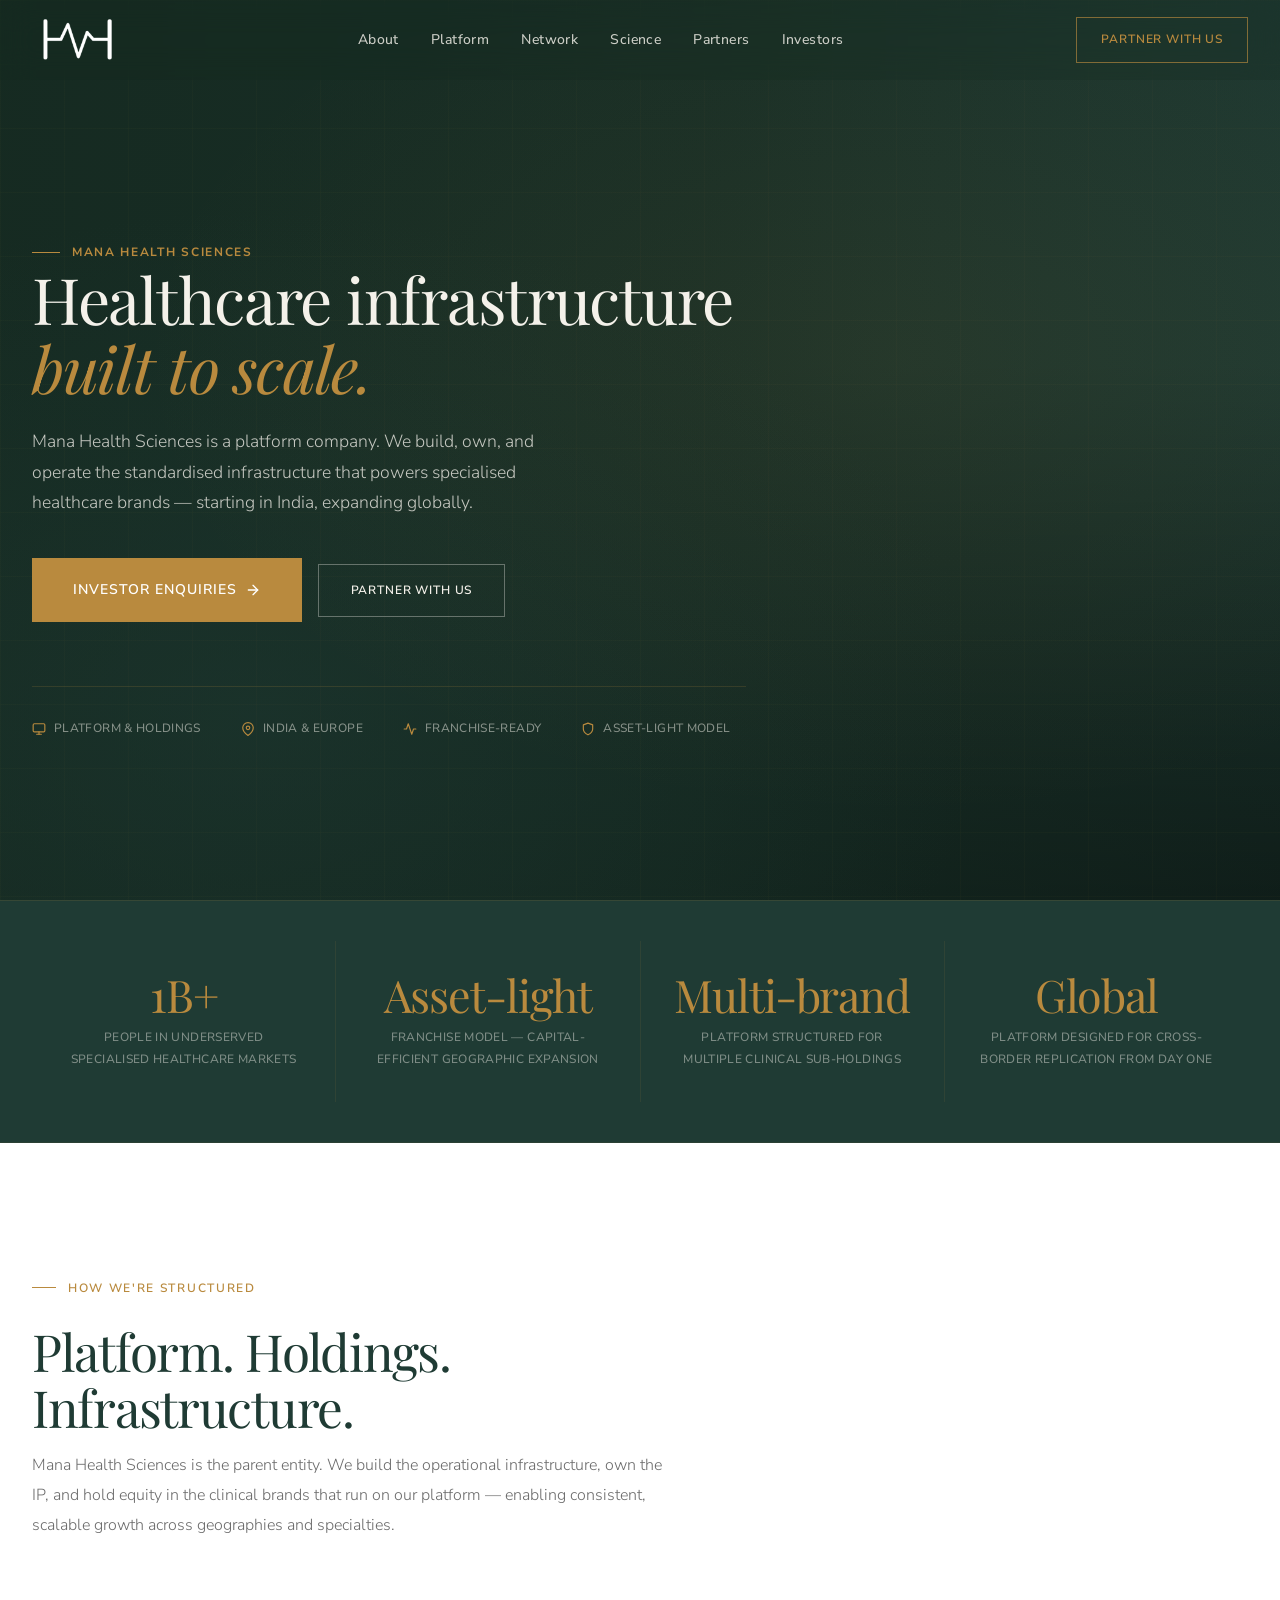
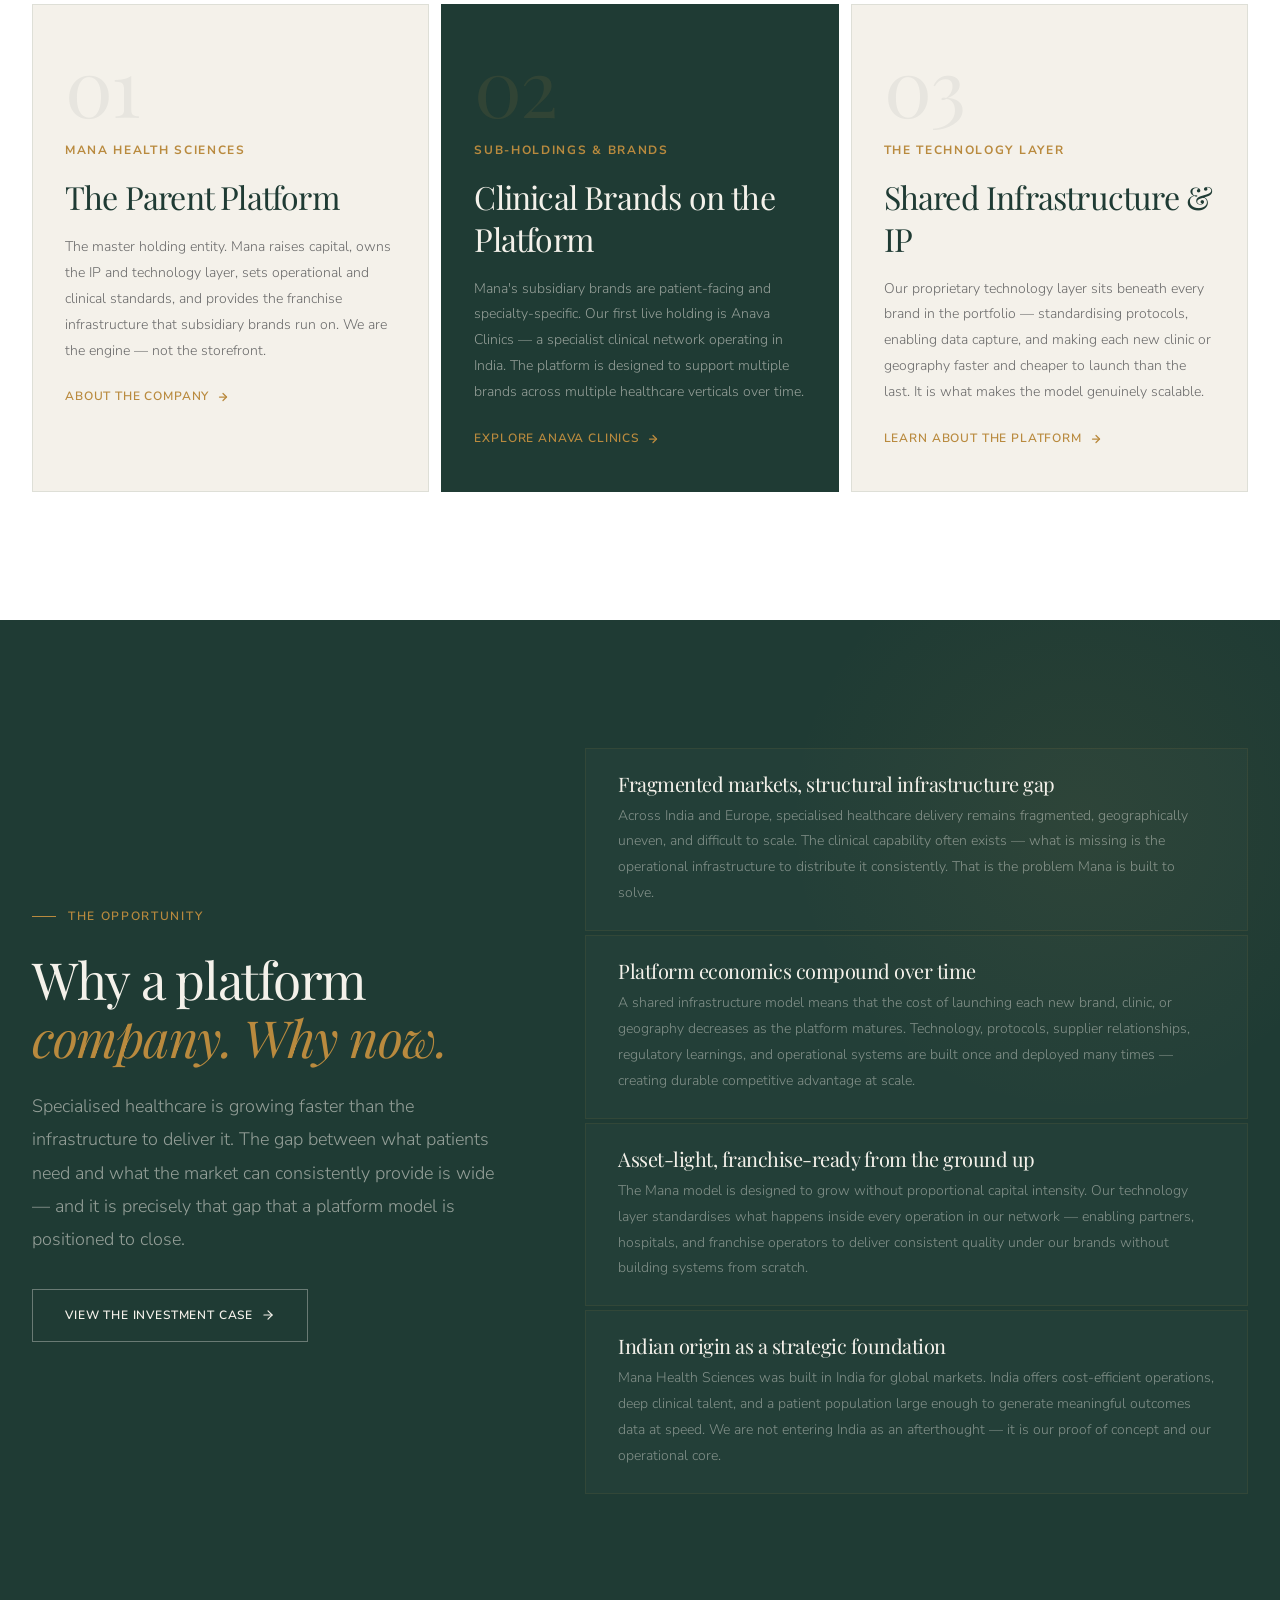
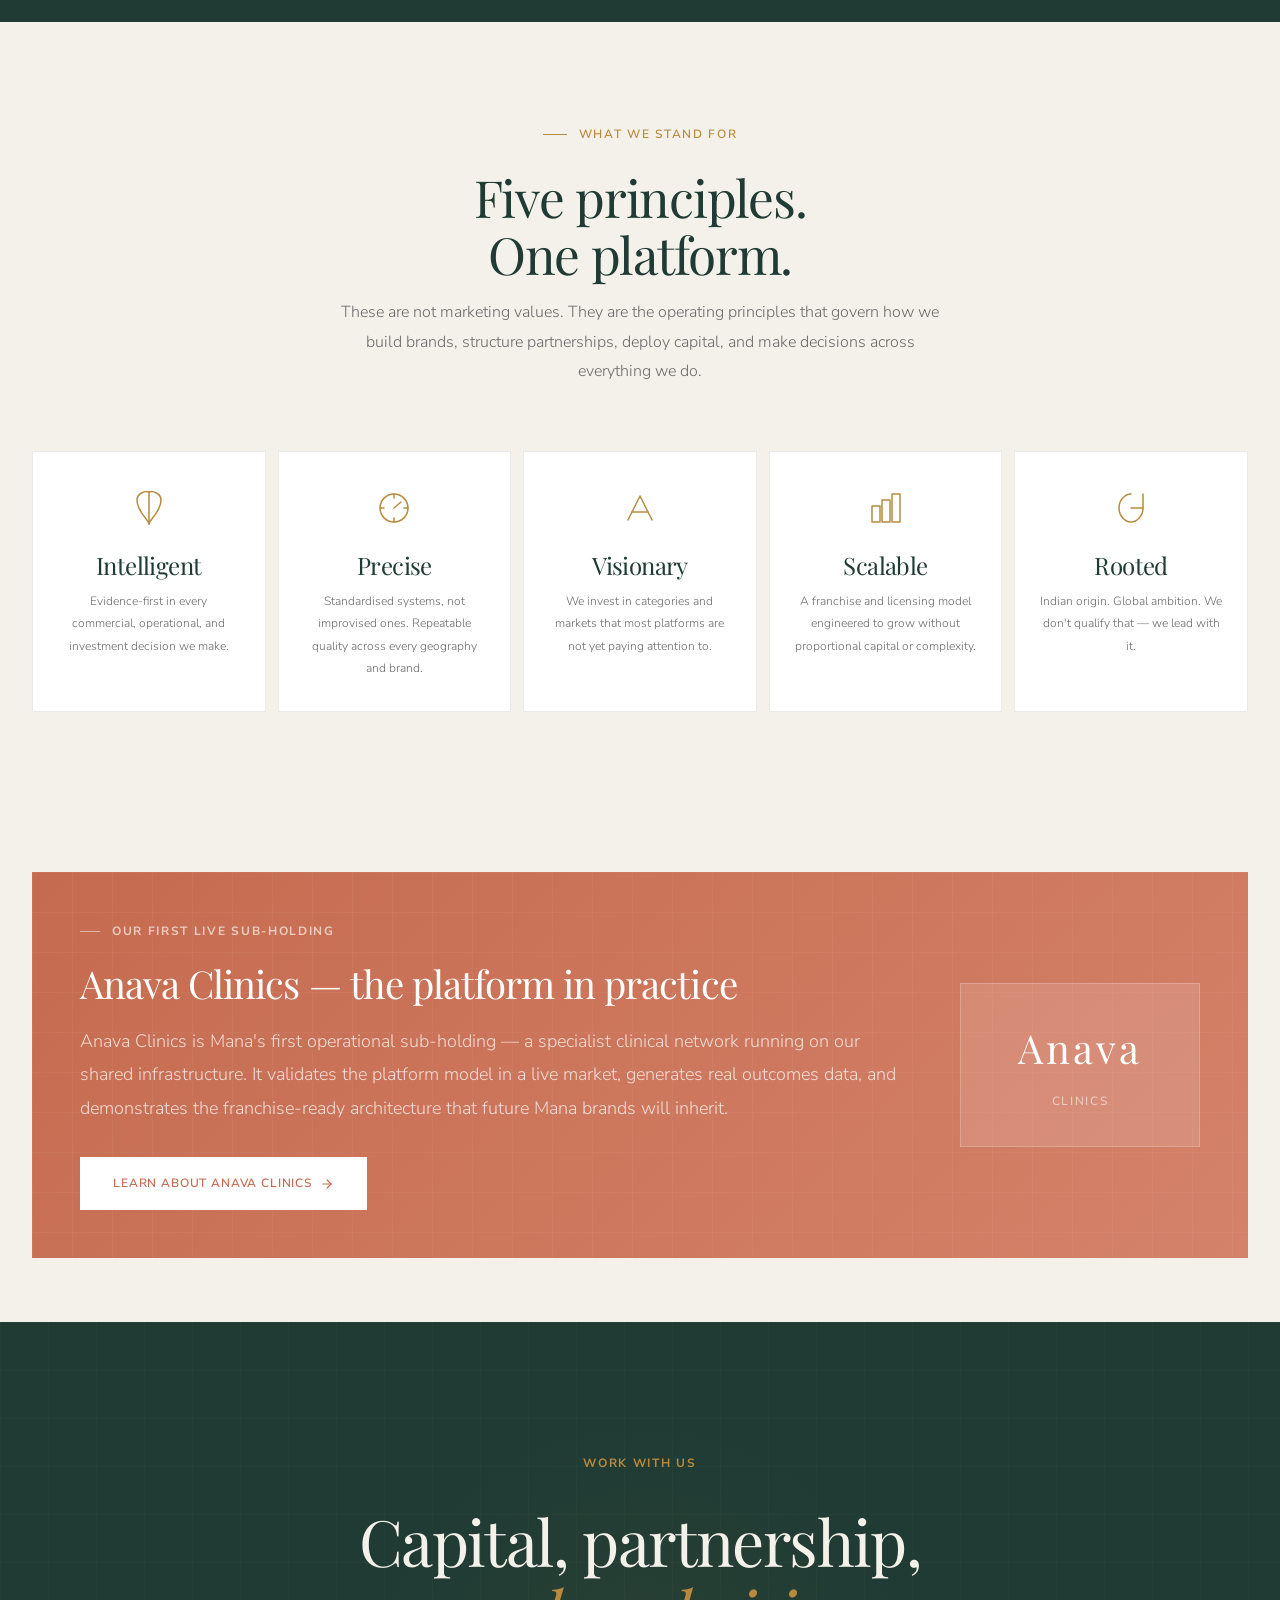
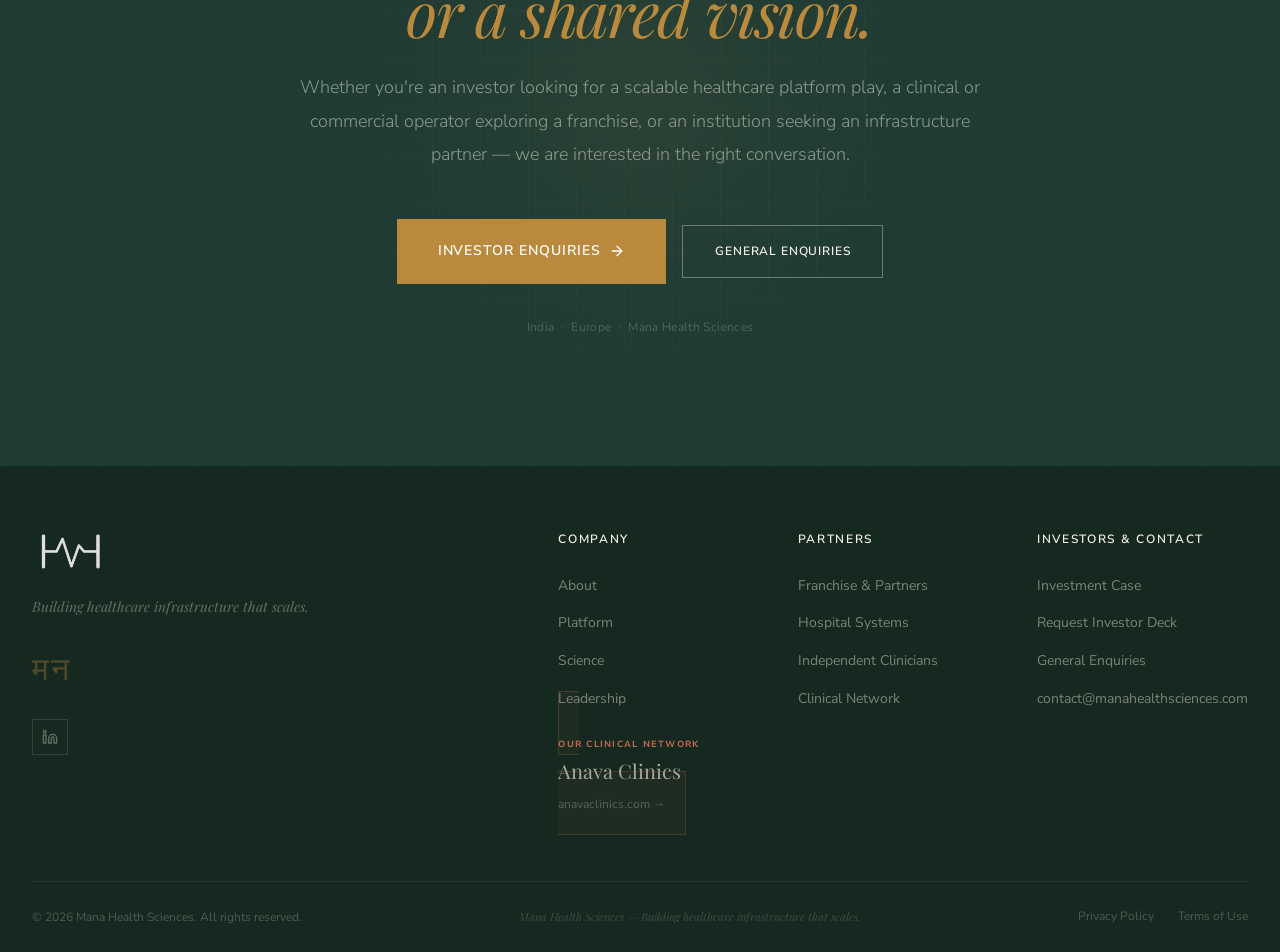
==== commit 88a7b17c: "Replace India-first KPI with Global; improve tier card mobile padding Swap stat band KPI and add com" ====
--- a/index.html
+++ b/index.html
@@ -148,9 +148,9 @@
 
           <div class="stat-band__item">
             <div class="stat-band__value">
-              <span>India-first</span>
-            </div>
-            <p class="stat-band__label">Operational foundation — built for global replication</p>
+              <span>Global</span>
+            </div>
+            <p class="stat-band__label">Platform designed for cross-border replication from day one</p>
           </div>
 
         </div>
--- a/css/responsive.css
+++ b/css/responsive.css
@@ -29,6 +29,7 @@
 
   /* Three-tier */
   .tier-cards { grid-template-columns: 1fr; }
+  .tier-card { padding: var(--space-9) var(--space-8); }
 
   /* Pillars */
   .pillars__grid { grid-template-columns: repeat(3, minmax(0, 1fr)); }
@@ -209,7 +210,15 @@
 
   /* ---- Three-tier ---- */
   .tier-cards { grid-template-columns: 1fr; }
-  .tier-card { padding: var(--space-7) var(--space-6); }
+  .tier-card {
+    padding: var(--space-8) var(--space-7);
+  }
+  .tier-card__num {
+    font-size: 3.5rem;
+    margin-bottom: var(--space-4);
+  }
+  .tier-card__title { font-size: var(--text-xl); }
+  .tier-card__body { font-size: var(--text-sm); }
 
   /* ---- Pillars — single column ---- */
   .pillars__grid { grid-template-columns: 1fr; }
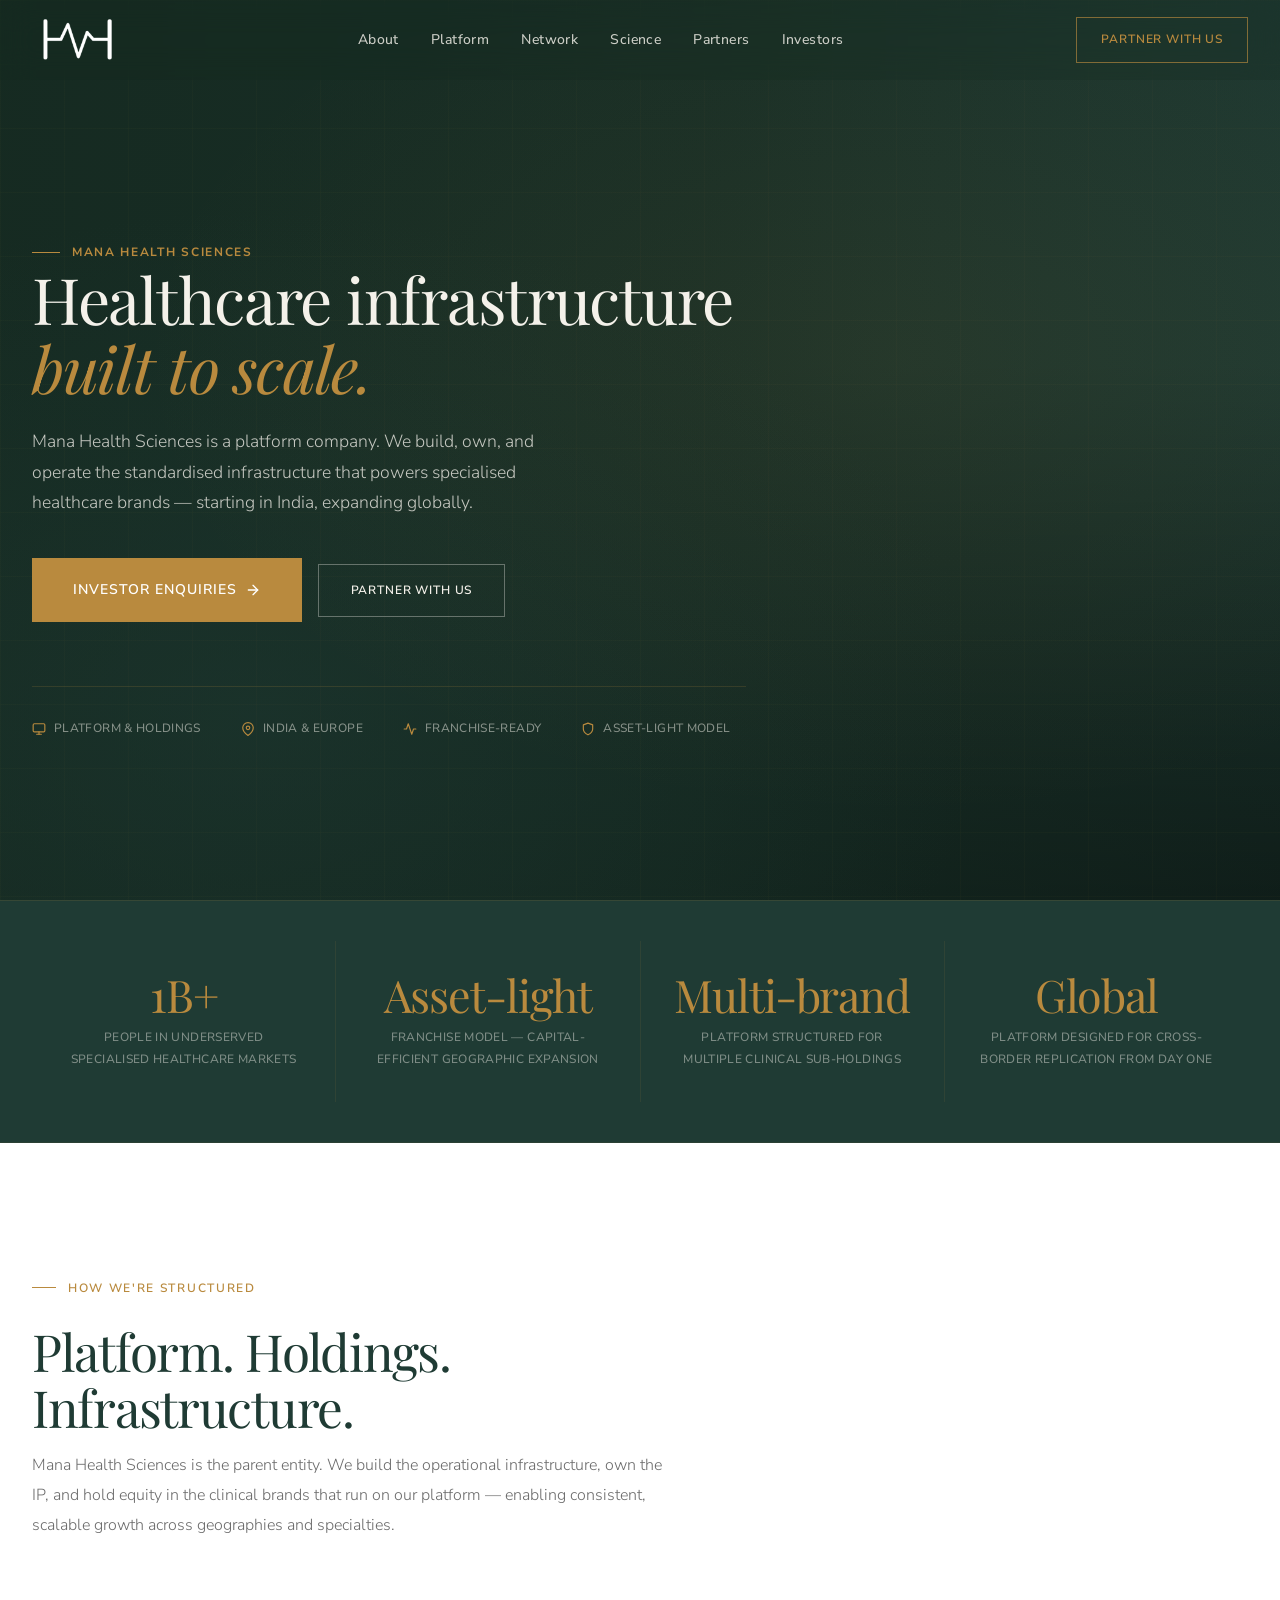
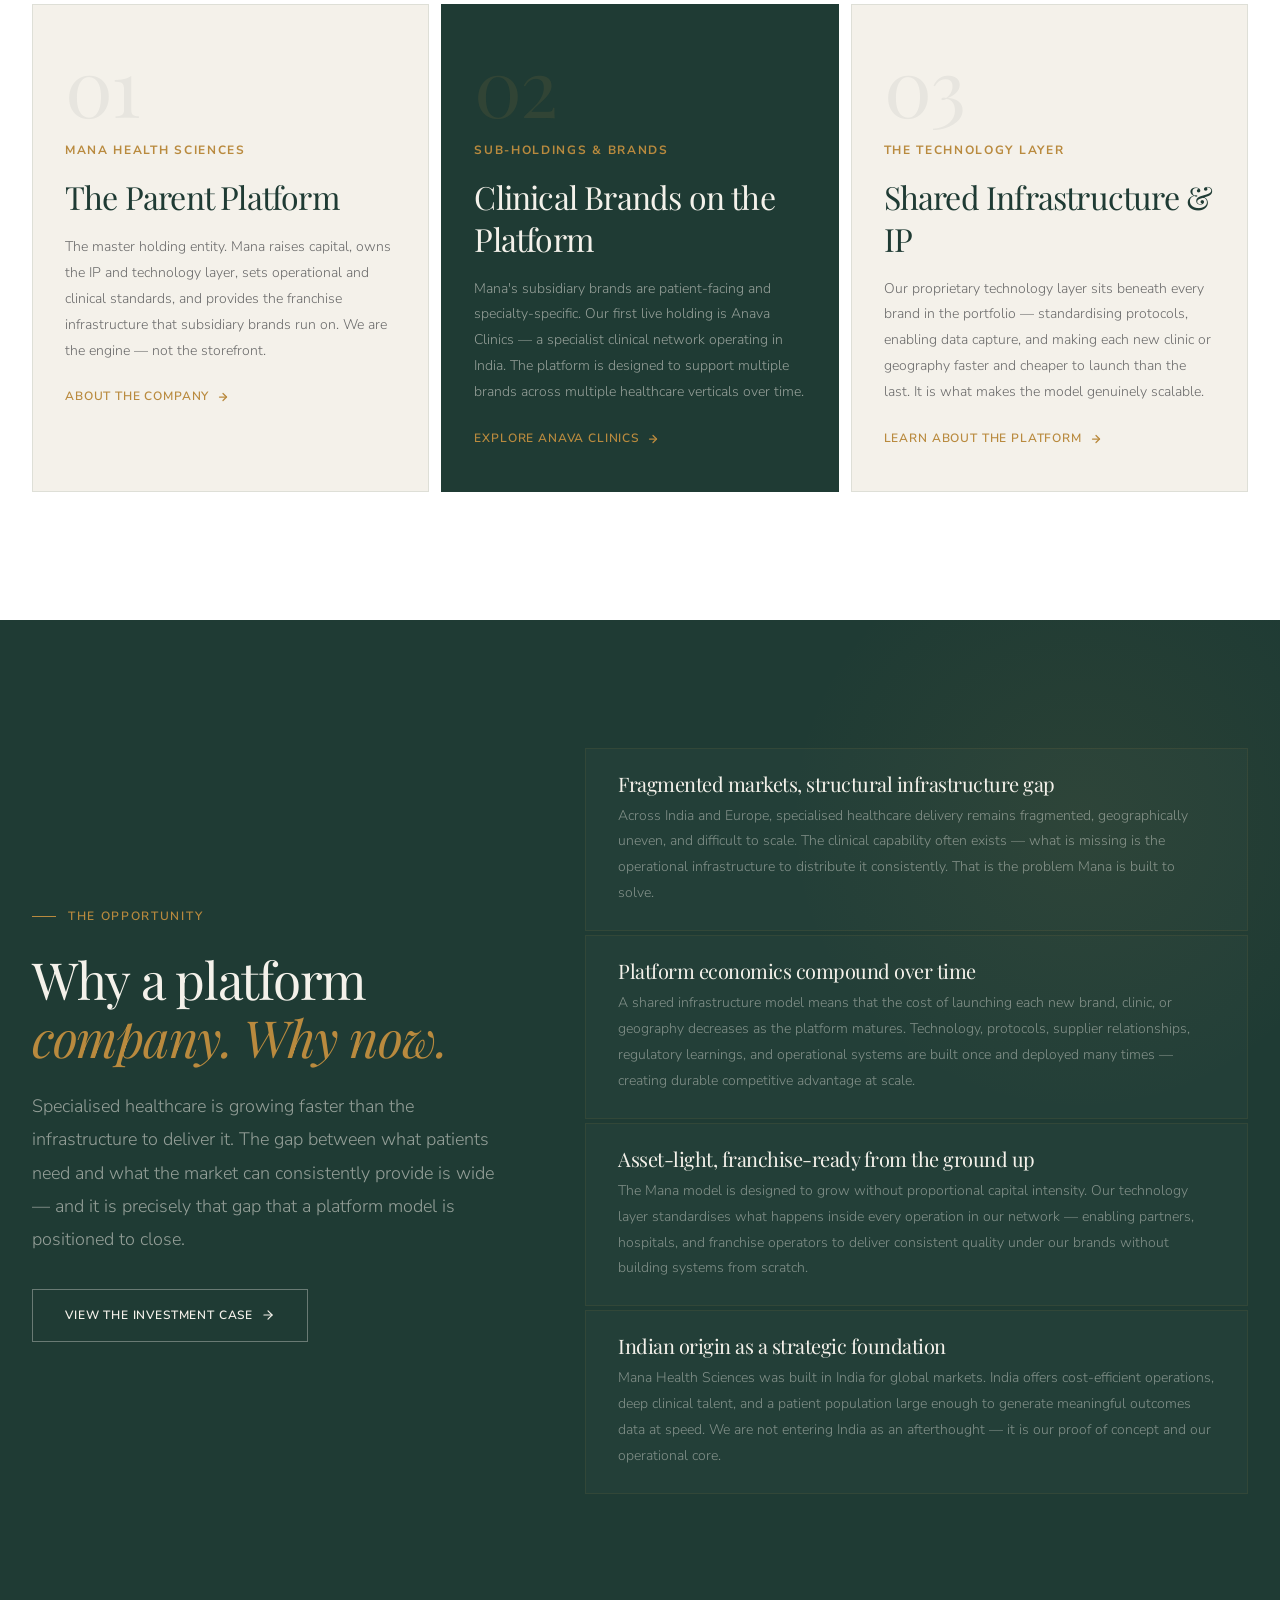
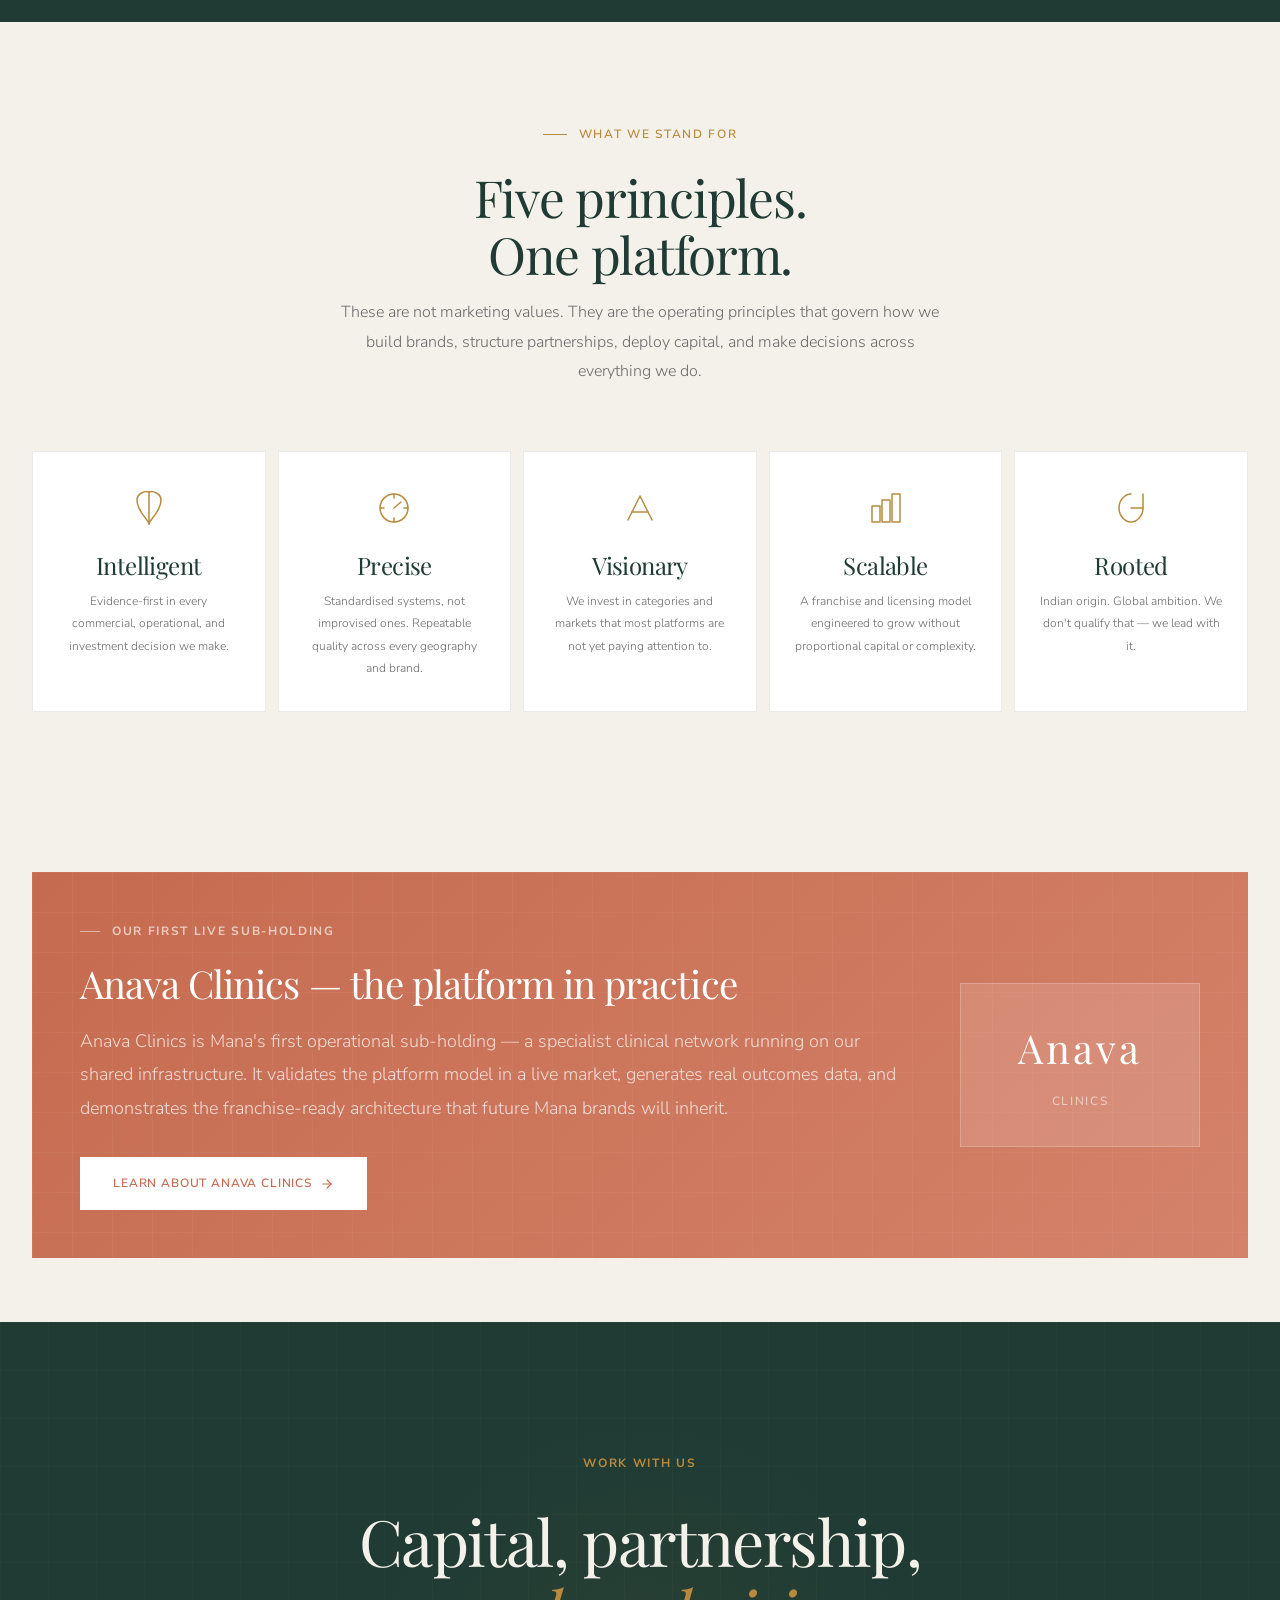
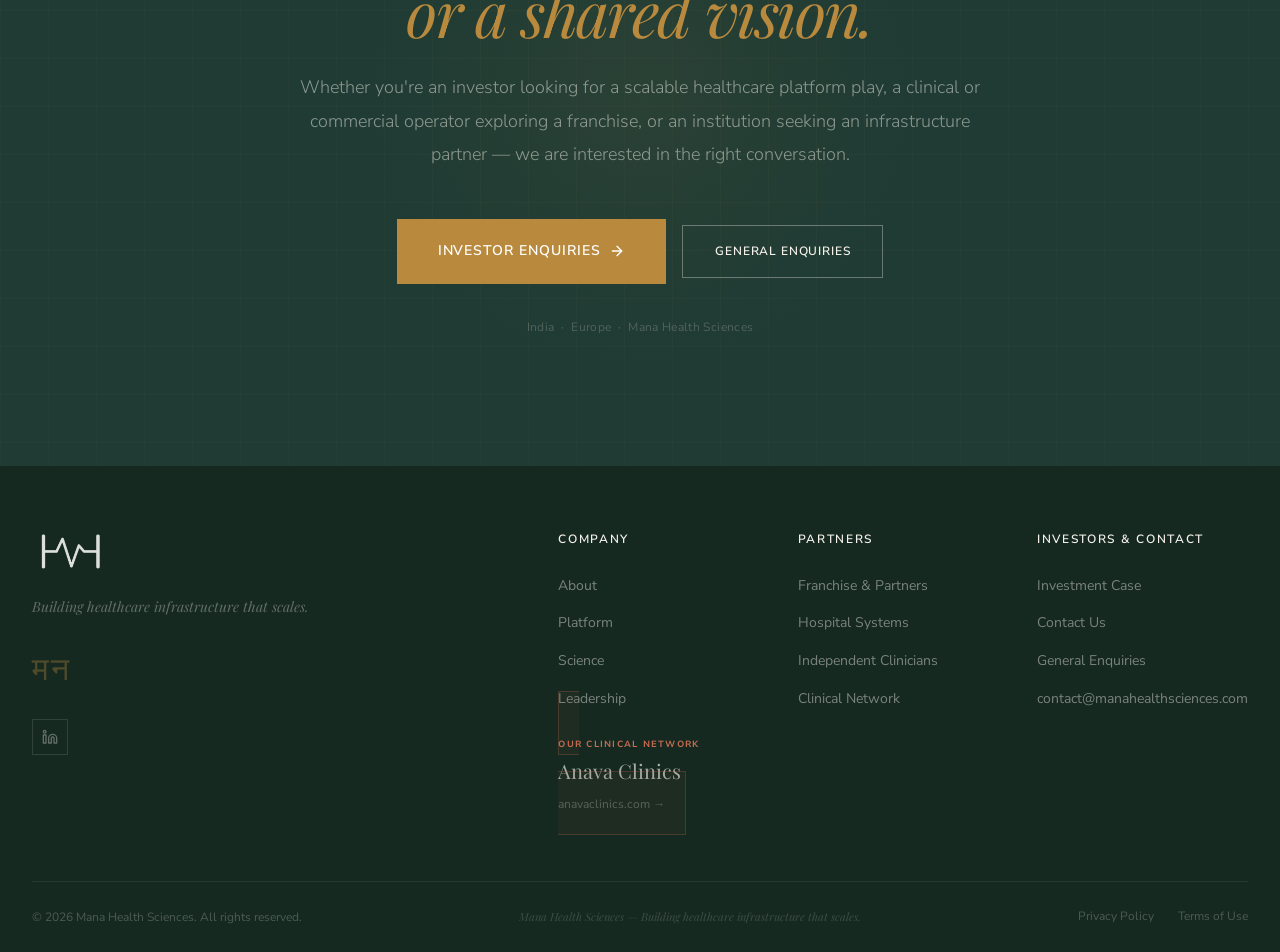
==== commit 88141872: "Timeline, CTA copy, email, and modality Coming Soon tags - about.html: timeline 'Live' entry cleaned" ====
--- a/index.html
+++ b/index.html
@@ -469,7 +469,7 @@
           <span class="footer__col-title">Investors &amp; Contact</span>
           <ul class="footer__links" role="list">
             <li><a href="investors.html" class="footer__link">Investment Case</a></li>
-            <li><a href="investors.html#deck" class="footer__link">Request Investor Deck</a></li>
+            <li><a href="contact.html" class="footer__link">Contact Us</a></li>
             <li><a href="contact.html" class="footer__link">General Enquiries</a></li>
             <li><a href="mailto:contact@manahealthsciences.com" class="footer__link">contact@manahealthsciences.com</a></li>
           </ul>
--- a/css/components.css
+++ b/css/components.css
@@ -1239,6 +1239,12 @@
   background-color: rgba(185,138,62,0.08);
 }
 
+.modality-card__tag--soon {
+  color: var(--clay);
+  border-color: rgba(197,107,79,0.35);
+  background-color: rgba(197,107,79,0.08);
+}
+
 .modality-card__body { padding: var(--space-8); }
 
 .modality-card__name {
